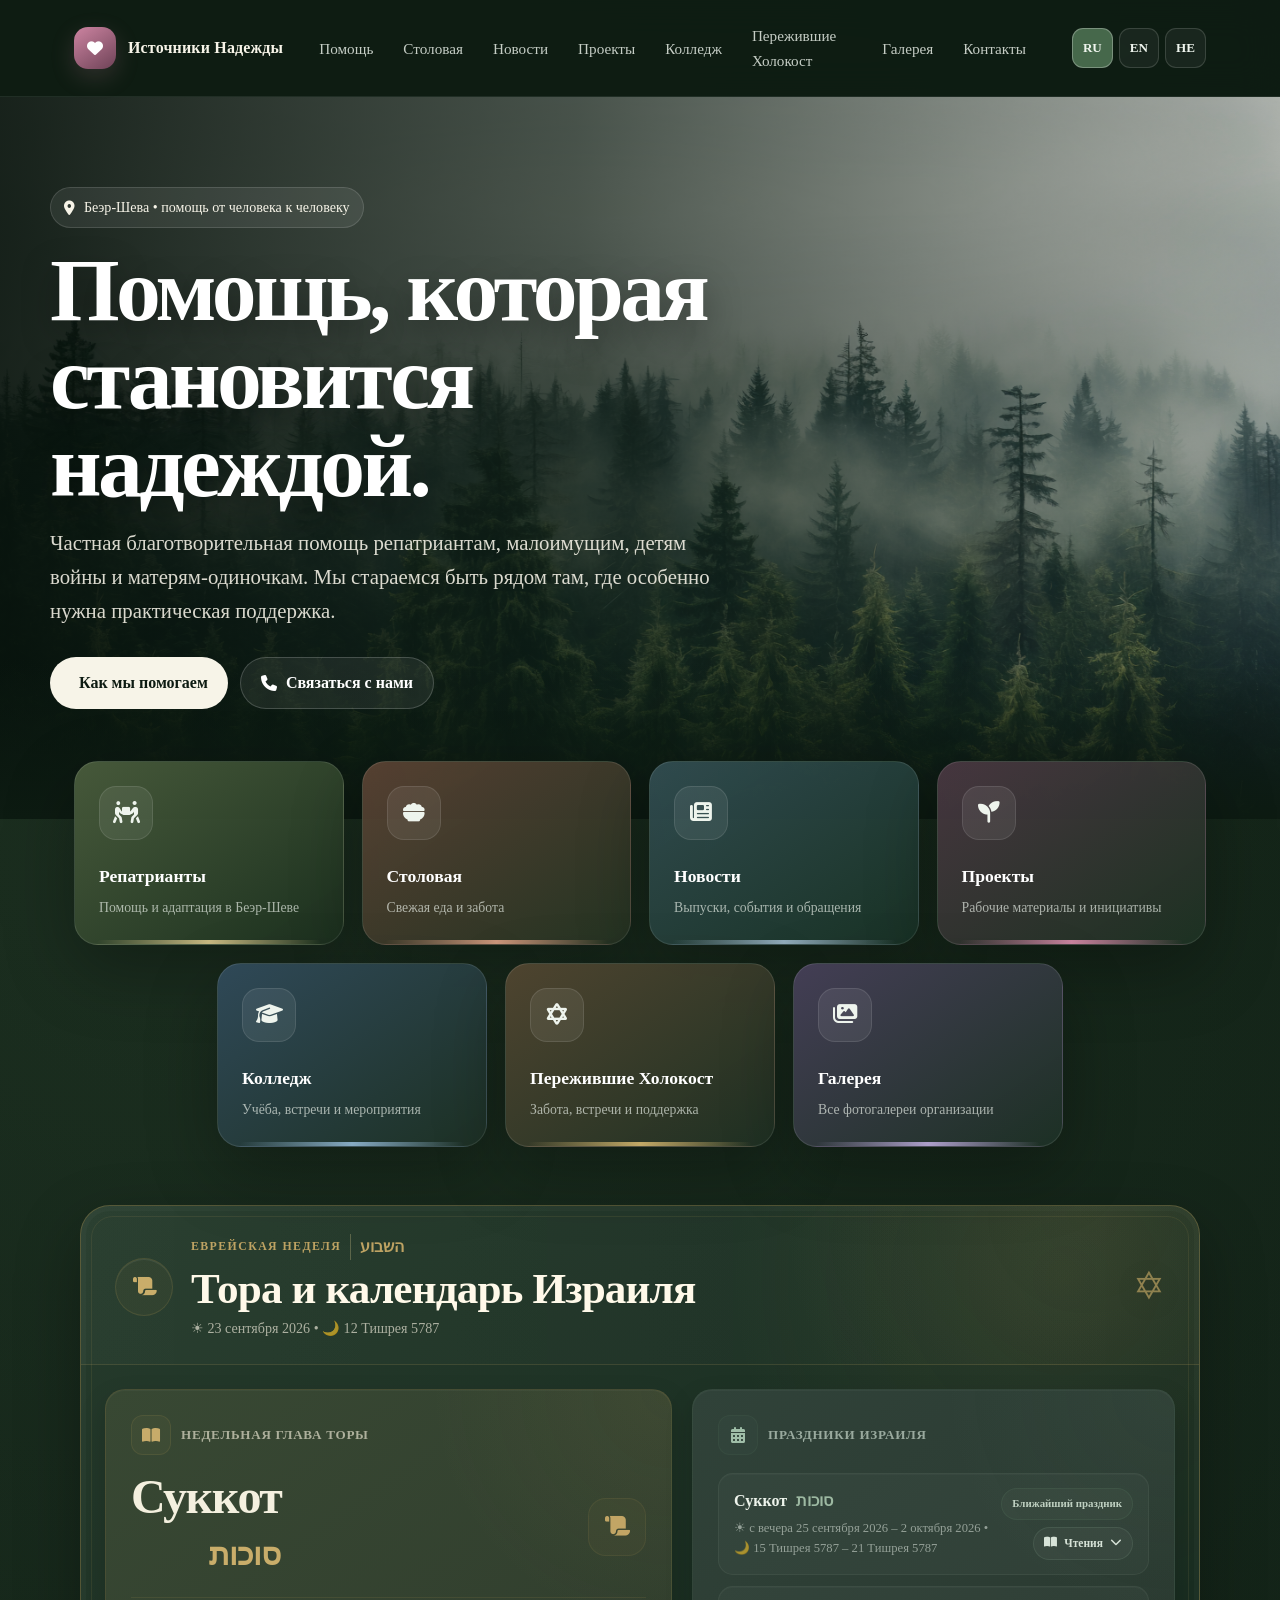
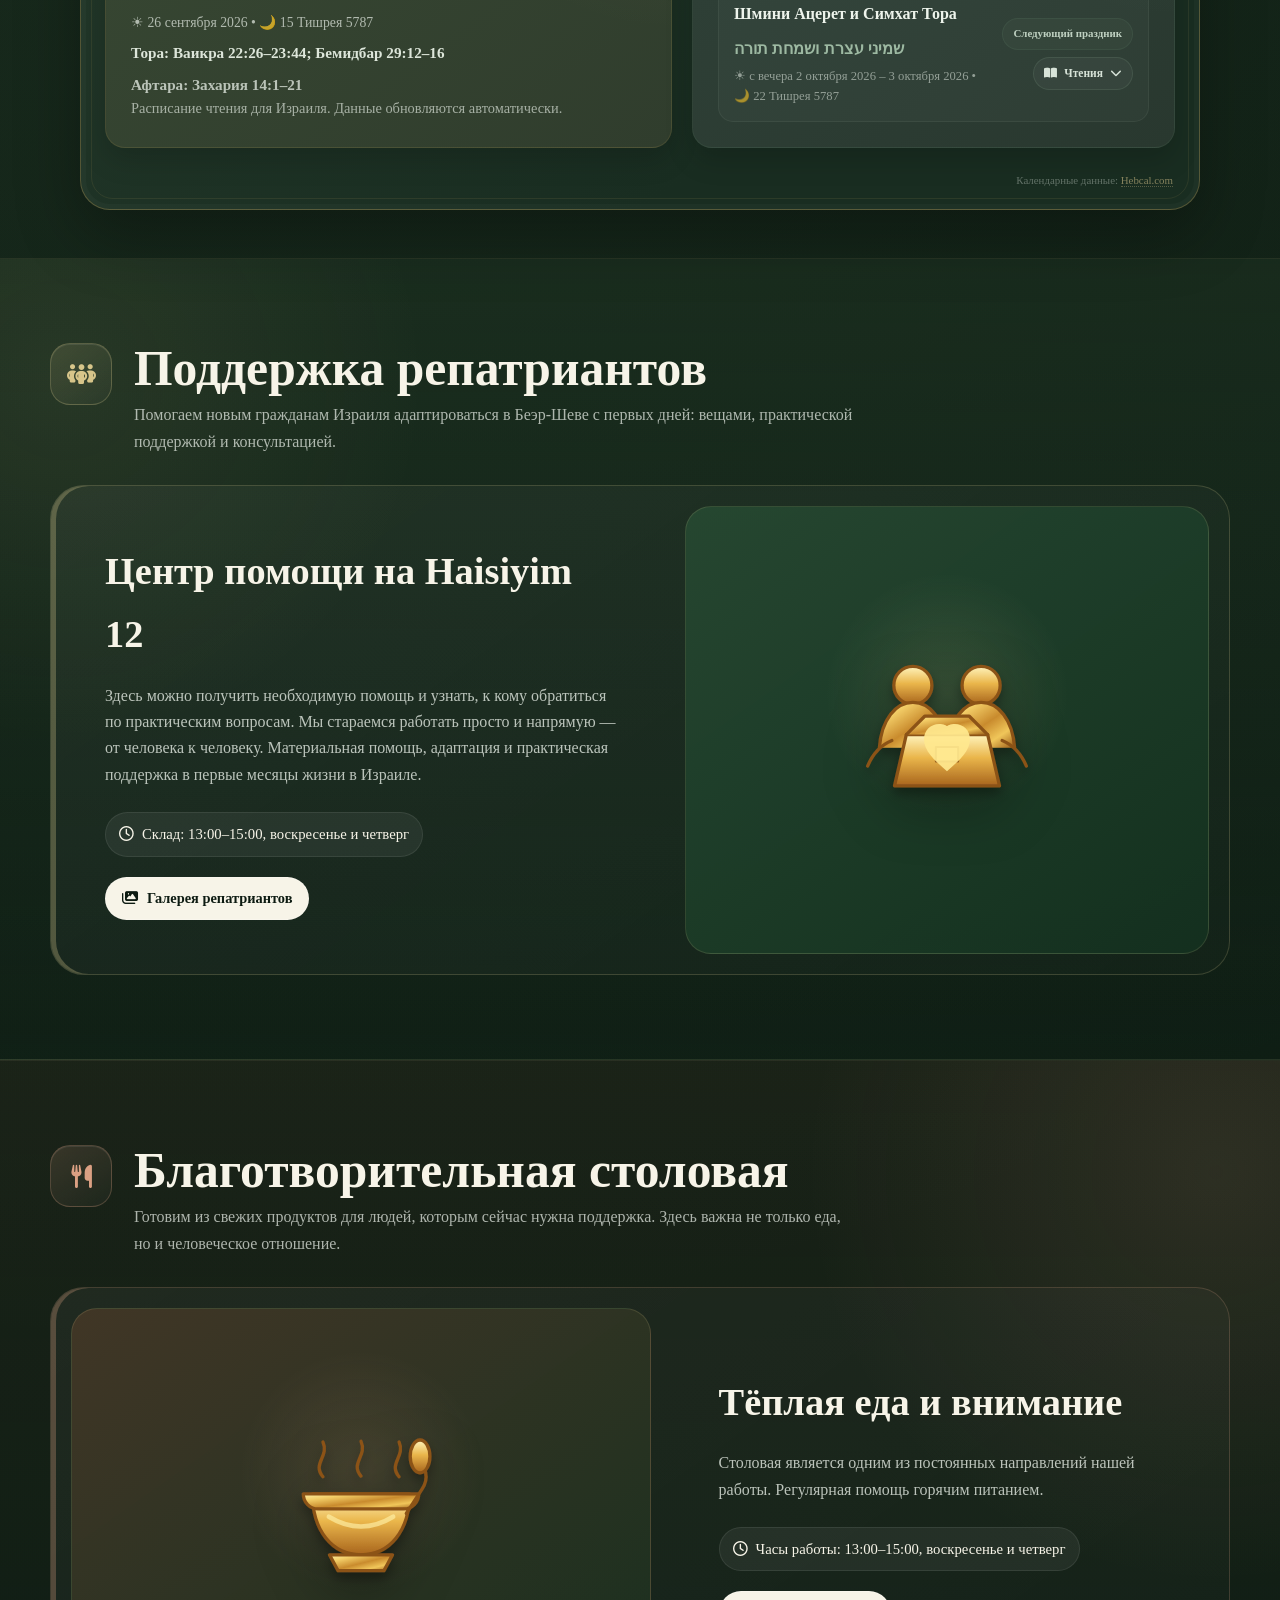
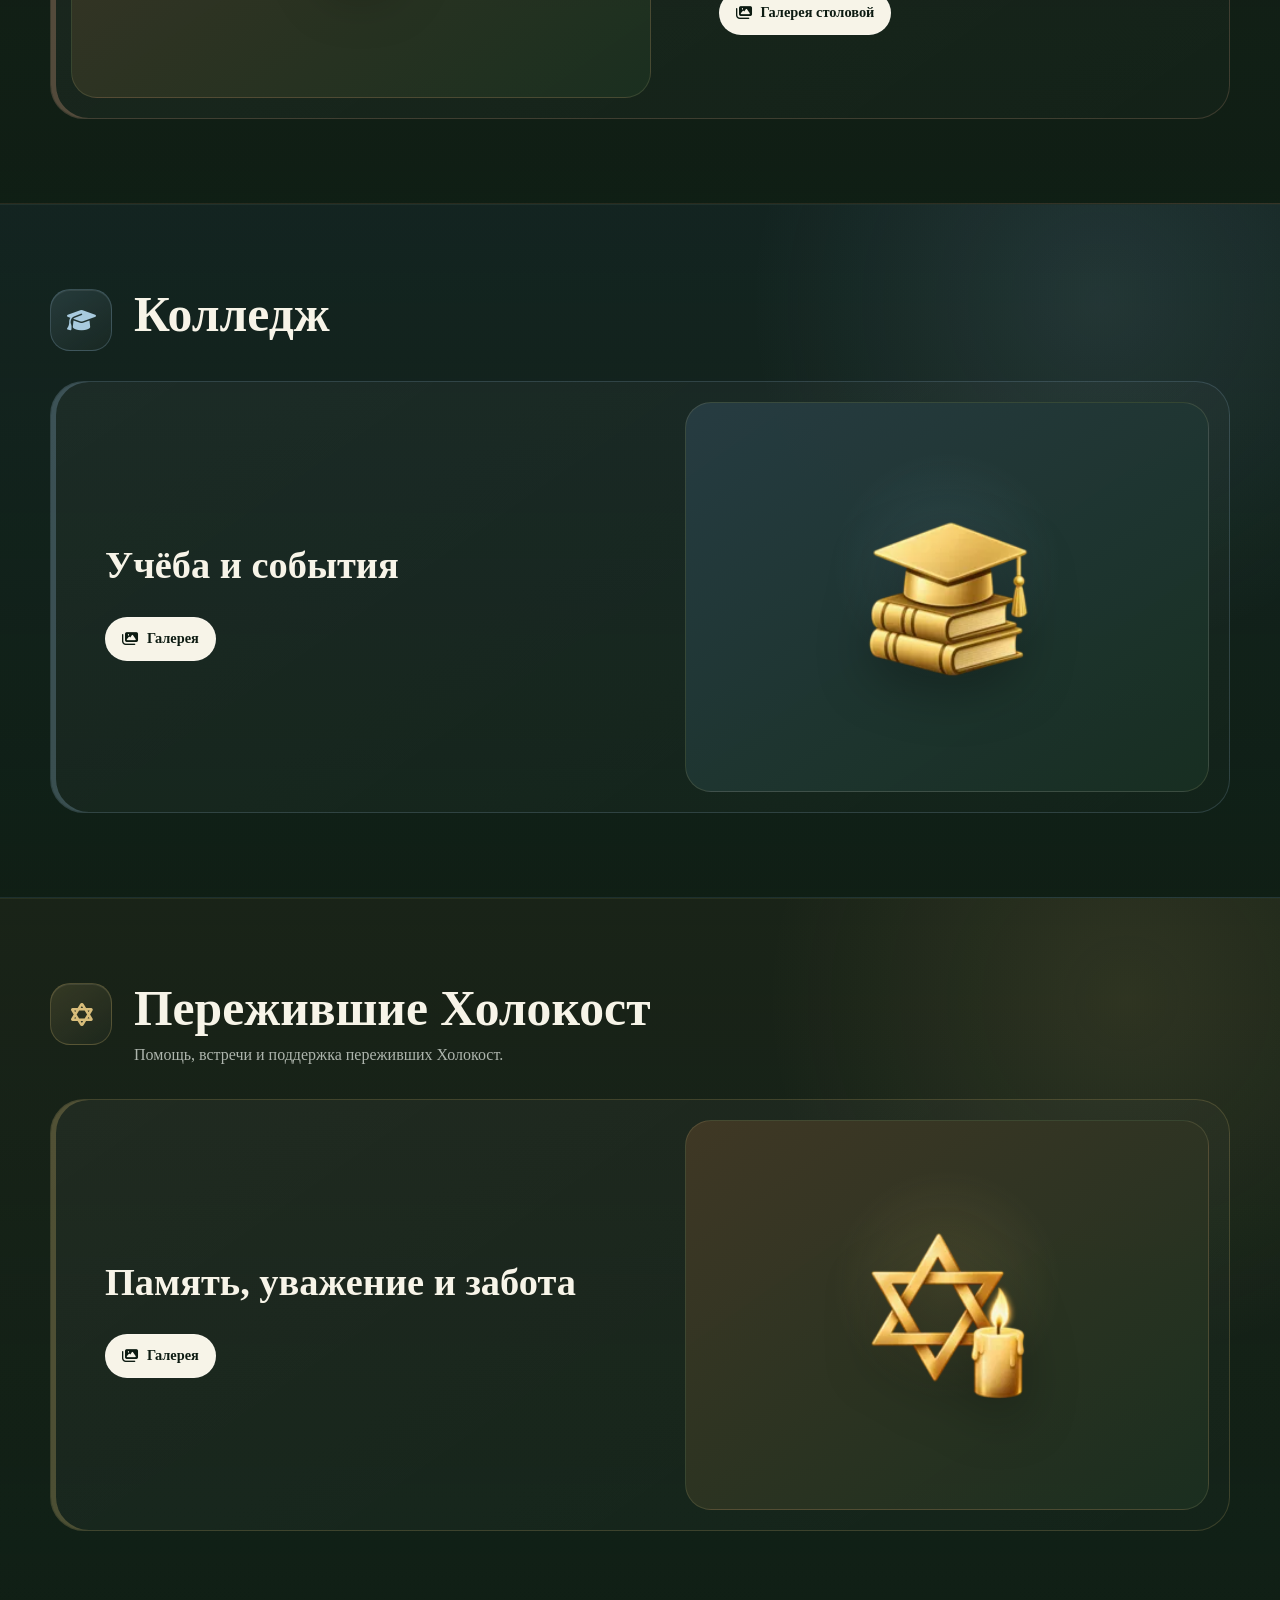
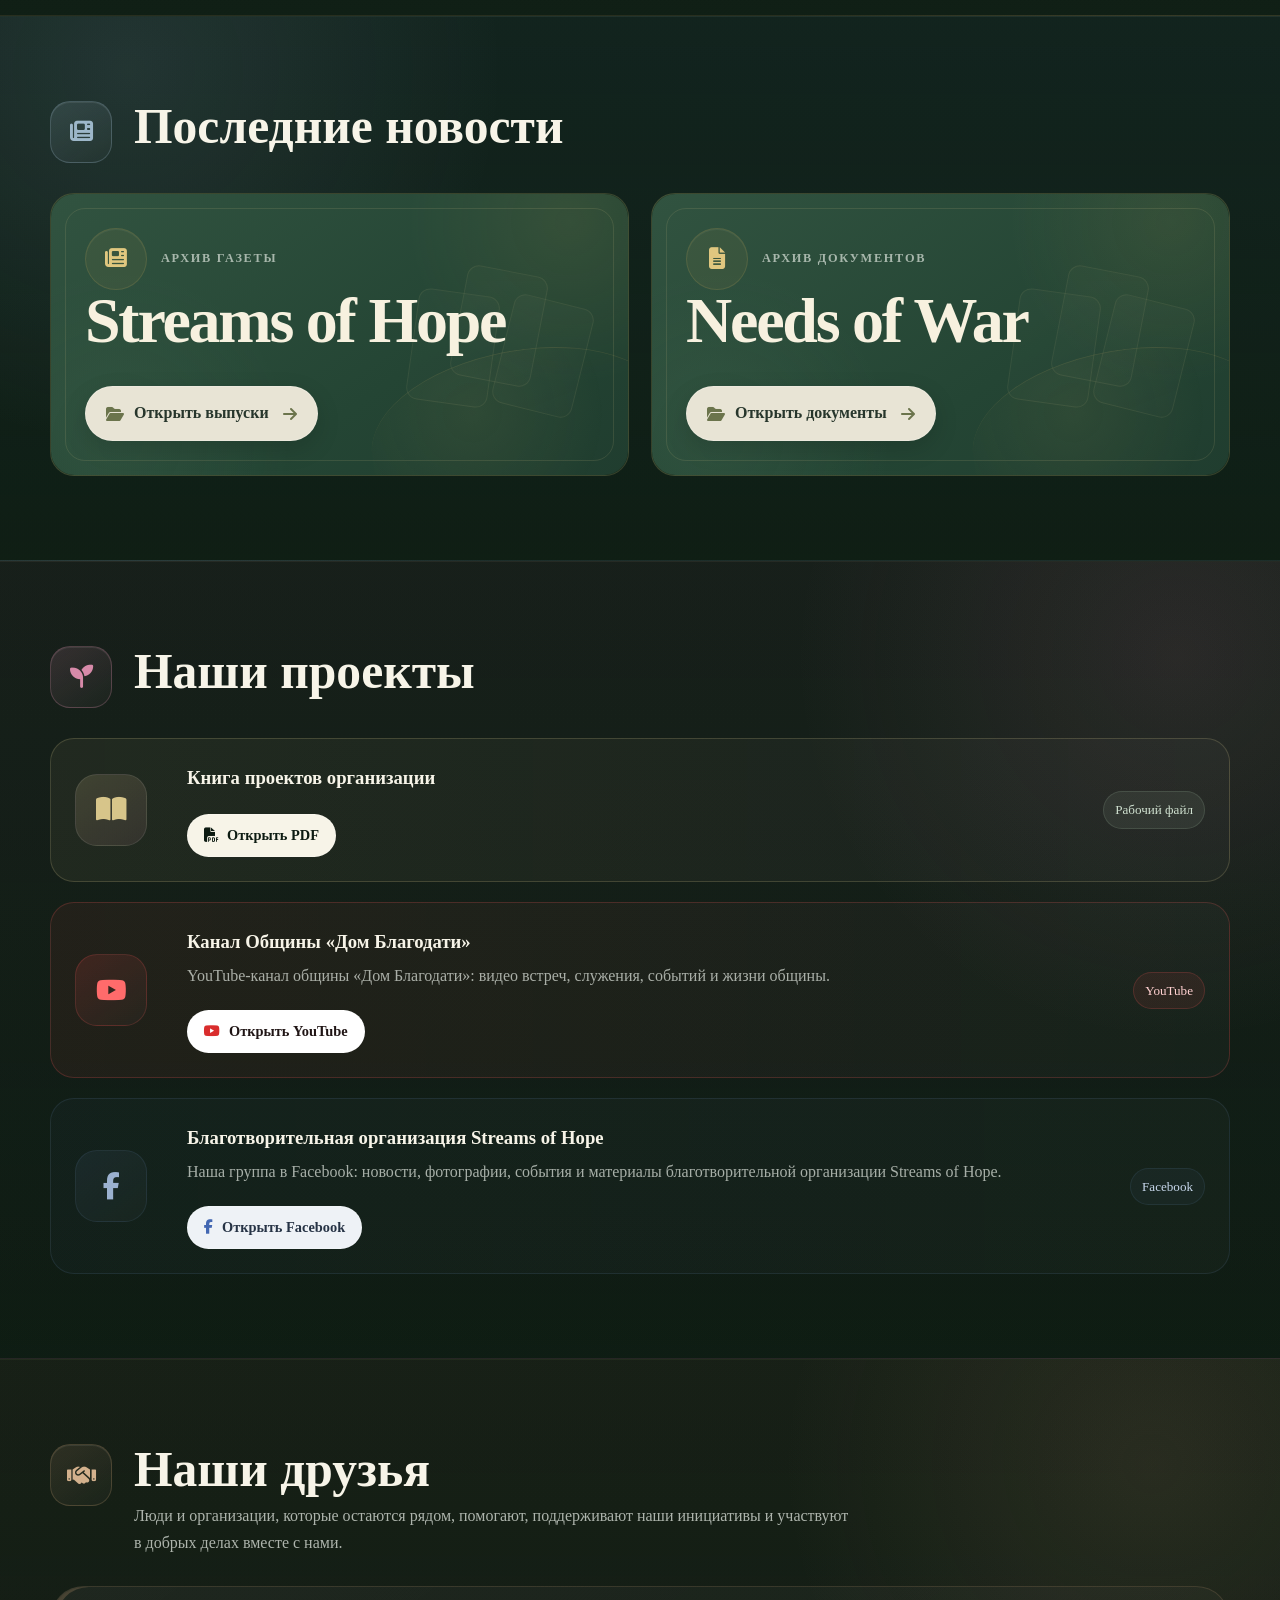
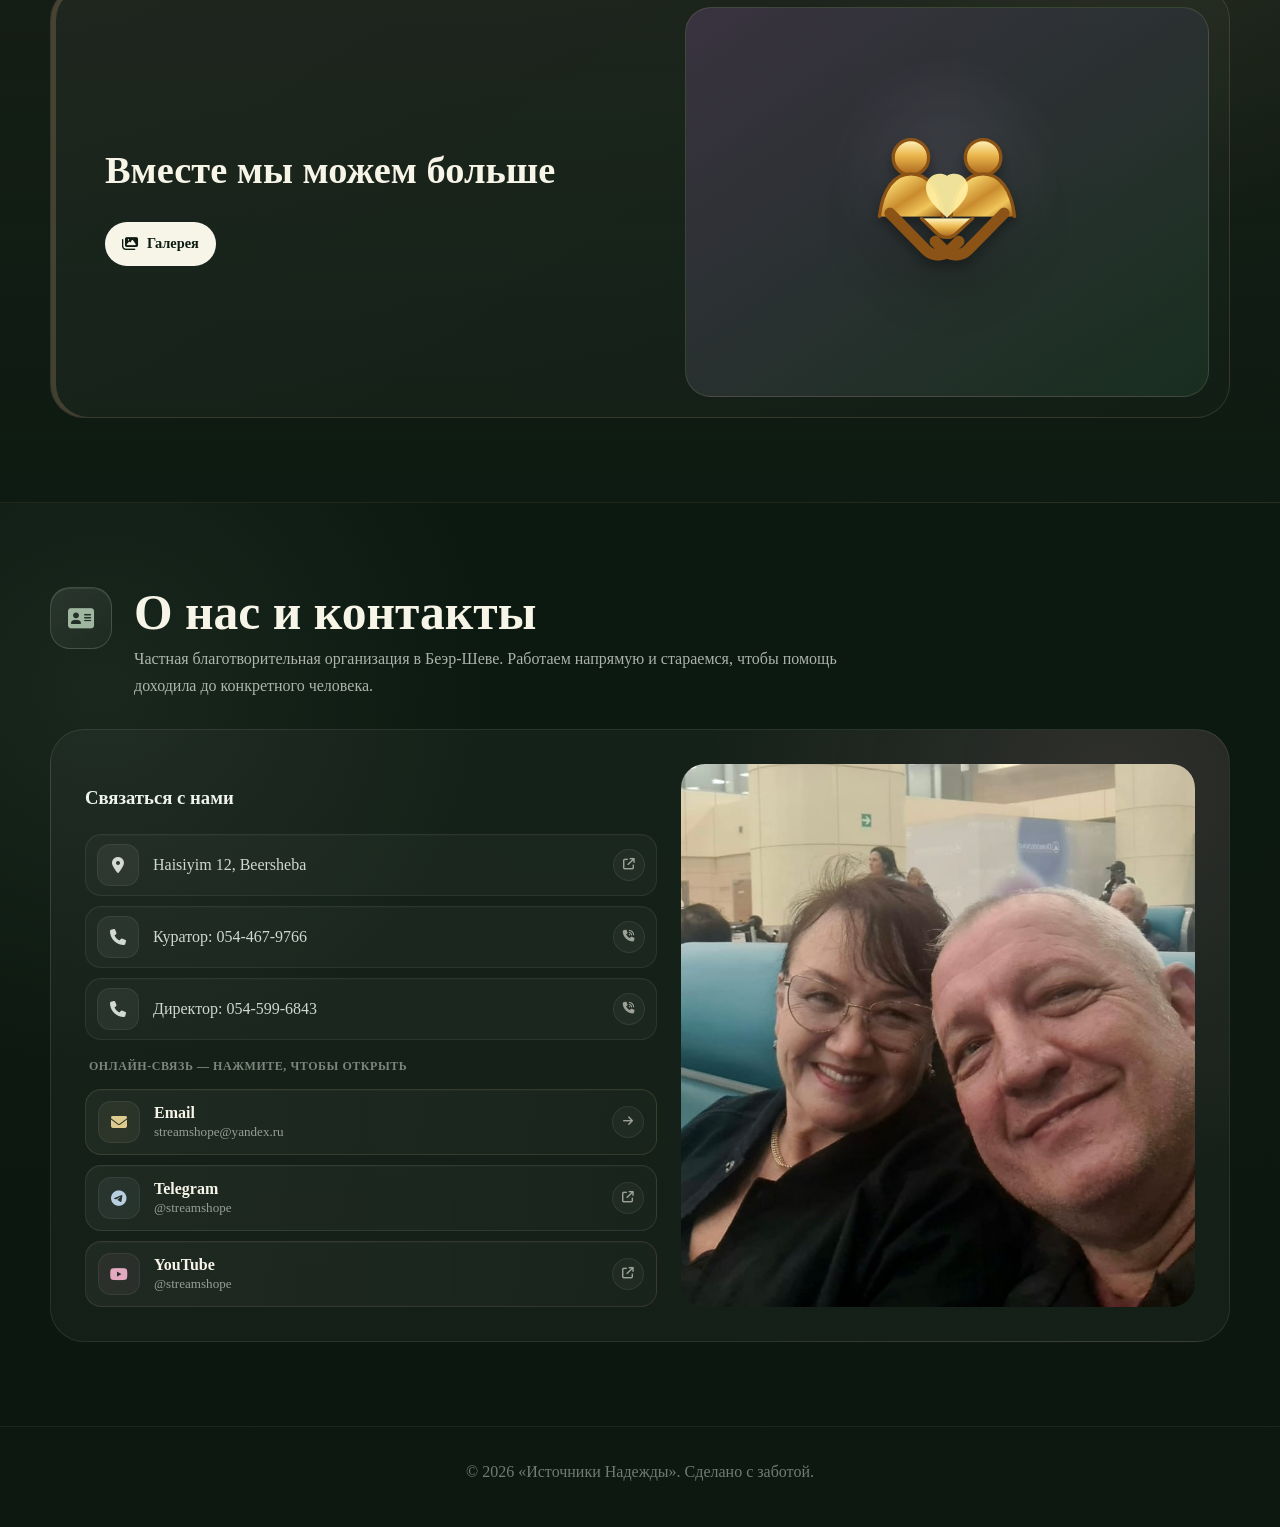
==== index.html @ fef5300f "Use gold artwork icons on homepage" ====
<!DOCTYPE html>
<html lang="ru">
<head>
  <meta charset="UTF-8">
  <meta name="viewport" content="width=device-width, initial-scale=1.0">
  <meta http-equiv="Cache-Control" content="no-cache, no-store, must-revalidate">
  <meta http-equiv="Pragma" content="no-cache">
  <meta http-equiv="Expires" content="0">
  <meta name="description" content="Источники Надежды — частная благотворительная помощь репатриантам, малоимущим, детям войны и матерям-одиночкам в Беэр-Шеве.">
  <title>Источники Надежды — благотворительная помощь в Беэр-Шеве</title>
  <!-- Google tag (gtag.js) -->
  <script async src="https://www.googletagmanager.com/gtag/js?id=G-9MWY4W7ZRP"></script>
  <script>
    window.dataLayer = window.dataLayer || [];
    function gtag(){dataLayer.push(arguments);}
    gtag('js', new Date());
    gtag('config', 'G-9MWY4W7ZRP');
  </script>

  <link rel="preconnect" href="https://cdnjs.cloudflare.com">
  <link rel="stylesheet" href="https://cdnjs.cloudflare.com/ajax/libs/font-awesome/6.4.0/css/all.min.css">
  <link rel="stylesheet" href="style.css?v=20260923-26">
</head>

<body class="lang-ru">
  <header class="site-header">
    <div class="header-inner">
      <a class="brand" href="#top" aria-label="Источники Надежды">
        <span class="brand-mark"><i class="fas fa-heart"></i></span>
        <span class="brand-title">
          <span data-lang="ru">Источники Надежды</span>
          <span data-lang="en">Streams of Hope</span>
          <span data-lang="he" lang="he" dir="rtl">מקורות התקווה</span>
        </span>
      </a>

      <nav class="top-nav" aria-label="Основная навигация">
        <a href="#repatriants"><span data-lang="ru">Помощь</span><span data-lang="en">Support</span><span data-lang="he" lang="he" dir="rtl">סיוע</span></a>
        <a href="#canteen"><span data-lang="ru">Столовая</span><span data-lang="en">Canteen</span><span data-lang="he" lang="he" dir="rtl">בית תמחוי</span></a>
        <a href="#news"><span data-lang="ru">Новости</span><span data-lang="en">News</span><span data-lang="he" lang="he" dir="rtl">חדשות</span></a>
        <a href="#projects"><span data-lang="ru">Проекты</span><span data-lang="en">Projects</span><span data-lang="he" lang="he" dir="rtl">פרויקטים</span></a>
        <a href="#college"><span data-lang="ru">Колледж</span><span data-lang="en">College</span><span data-lang="he" lang="he" dir="rtl">מכללה</span></a>
        <a href="#holocaust-survivors"><span data-lang="ru">Пережившие Холокост</span><span data-lang="en">Holocaust Survivors</span><span data-lang="he" lang="he" dir="rtl">ניצולי השואה</span></a>
        <a href="gallery.html"><span data-lang="ru">Галерея</span><span data-lang="en">Gallery</span><span data-lang="he" lang="he" dir="rtl">גלריה</span></a>
        <a href="#contacts"><span data-lang="ru">Контакты</span><span data-lang="en">Contacts</span><span data-lang="he" lang="he" dir="rtl">יצירת קשר</span></a>
      </nav>

      <div class="lang-switcher" aria-label="Language">
        <button class="lang-btn active" id="btn-ru" type="button" onclick="setLanguage('ru')">RU</button>
        <button class="lang-btn" id="btn-en" type="button" onclick="setLanguage('en')">EN</button><button class="lang-btn" id="btn-he" type="button" onclick="setLanguage('he')">HE</button>
      </div>
    </div>
  </header>

  <main id="top">
    <section class="hero">
      <div class="hero-inner">
        <div class="eyebrow">
          <i class="fas fa-location-dot"></i>
          <span data-lang="ru">Беэр-Шева • помощь от человека к человеку</span>
          <span data-lang="en">Beersheba • person-to-person support</span>
          <span data-lang="he" lang="he" dir="rtl">באר שבע • סיוע מאדם לאדם</span>
        </div>

        <h1>
          <span data-lang="ru">Помощь, которая становится надеждой.</span>
          <span data-lang="en">Support that becomes hope.</span>
          <span data-lang="he" lang="he" dir="rtl">סיוע שהופך לתקווה.</span>
        </h1>

        <p>
          <span data-lang="ru">Частная благотворительная помощь репатриантам, малоимущим, детям войны и матерям-одиночкам. Мы стараемся быть рядом там, где особенно нужна практическая поддержка.</span>
          <span data-lang="en">Private charitable assistance for repatriates, low-income families, children of war and single mothers. We aim to be present where practical support is needed most.</span>
          <span data-lang="he" lang="he" dir="rtl">סיוע צדקה פרטי לעולים חדשים, למעוטי יכולת, לילדי המלחמה ולאמהות חד־הוריות. אנו משתדלים להיות שם במקום שבו התמיכה המעשית נחוצה במיוחד.</span>
        </p>

        <div class="hero-actions">
          <a class="btn btn-primary" href="#repatriants"><i class="fas fa-hands-holding-heart"></i><span data-lang="ru">Как мы помогаем</span><span data-lang="en">How we help</span><span data-lang="he" lang="he" dir="rtl">איך אנחנו עוזרים</span></a>
          <a class="btn btn-secondary" href="#contacts"><i class="fas fa-phone"></i><span data-lang="ru">Связаться с нами</span><span data-lang="en">Contact us</span><span data-lang="he" lang="he" dir="rtl">צרו קשר</span></a>
        </div>
      </div>
    </section>

    <div class="quick-grid" aria-label="Разделы сайта">
      <a href="#repatriants" class="quick-card repatriants">
        <span class="icon"><i class="fas fa-people-carry-box"></i></span>
        <strong><span data-lang="ru">Репатрианты</span><span data-lang="en">Repatriates</span><span data-lang="he" lang="he" dir="rtl">עולים חדשים</span></strong>
        <small><span data-lang="ru">Помощь и адаптация в Беэр-Шеве</span><span data-lang="en">Support and adaptation in Beersheba</span><span data-lang="he" lang="he" dir="rtl">סיוע וקליטה בבאר שבע</span></small>
      </a>

      <a href="#canteen" class="quick-card canteen">
        <span class="icon"><i class="fas fa-bowl-food"></i></span>
        <strong><span data-lang="ru">Столовая</span><span data-lang="en">Canteen</span><span data-lang="he" lang="he" dir="rtl">בית תמחוי</span></strong>
        <small><span data-lang="ru">Свежая еда и забота</span><span data-lang="en">Fresh meals and care</span><span data-lang="he" lang="he" dir="rtl">אוכל טרי ודאגה</span></small>
      </a>

      <a href="#news" class="quick-card news">
        <span class="icon"><i class="fas fa-newspaper"></i></span>
        <strong><span data-lang="ru">Новости</span><span data-lang="en">News</span><span data-lang="he" lang="he" dir="rtl">חדשות</span></strong>
        <small><span data-lang="ru">Выпуски, события и обращения</span><span data-lang="en">Newsletters, events and appeals</span><span data-lang="he" lang="he" dir="rtl">עדכונים, אירועים ופניות</span></small>
      </a>

      <a href="#projects" class="quick-card projects">
        <span class="icon"><i class="fas fa-seedling"></i></span>
        <strong><span data-lang="ru">Проекты</span><span data-lang="en">Projects</span><span data-lang="he" lang="he" dir="rtl">פרויקטים</span></strong>
        <small><span data-lang="ru">Рабочие материалы и инициативы</span><span data-lang="en">Project materials and initiatives</span><span data-lang="he" lang="he" dir="rtl">חומרים ויוזמות</span></small>
      </a>

      <a href="#college" class="quick-card college">
        <span class="icon"><i class="fas fa-graduation-cap"></i></span>
        <strong><span data-lang="ru">Колледж</span><span data-lang="en">College</span><span data-lang="he" lang="he" dir="rtl">מכללה</span></strong>
        <small><span data-lang="ru">Учёба, встречи и мероприятия</span><span data-lang="en">Studies, meetings and activities</span><span data-lang="he" lang="he" dir="rtl">לימודים, מפגשים ופעילויות</span></small>
      </a>

      <a href="#holocaust-survivors" class="quick-card holocaust">
        <span class="icon"><i class="fas fa-star-of-david"></i></span>
        <strong><span data-lang="ru">Пережившие Холокост</span><span data-lang="en">Holocaust Survivors</span><span data-lang="he" lang="he" dir="rtl">ניצולי השואה</span></strong>
        <small><span data-lang="ru">Забота, встречи и поддержка</span><span data-lang="en">Care, meetings and support</span><span data-lang="he" lang="he" dir="rtl">דאגה, מפגשים ותמיכה</span></small>
      </a>

      <a href="gallery.html" class="quick-card gallery">
        <span class="icon"><i class="fas fa-images"></i></span>
        <strong><span data-lang="ru">Галерея</span><span data-lang="en">Gallery</span><span data-lang="he" lang="he" dir="rtl">גלריה</span></strong>
        <small><span data-lang="ru">Все фотогалереи организации</span><span data-lang="en">All organization photo galleries</span><span data-lang="he" lang="he" dir="rtl">כל גלריות התמונות של הארגון</span></small>
      </a>
    </div>

    <section class="weekly-feature" id="jewish-week">
      <div class="weekly-feature-inner">
        <div class="weekly-feature-heading">
          <div class="weekly-feature-symbol" aria-hidden="true">
            <i class="fas fa-scroll"></i>
          </div>

          <div class="weekly-heading-copy">
            <div class="weekly-feature-eyebrow">
              <span data-lang="ru">Еврейская неделя</span>
              <span data-lang="en">Jewish Week</span>
              <span data-lang="he" lang="he" dir="rtl">השבוע היהודי</span>
              <span class="weekly-feature-hebrew" lang="he" dir="rtl">השבוע</span>
            </div>

            <h2>
              <span data-lang="ru">Тора и календарь Израиля</span>
              <span data-lang="en">Torah & Israel Calendar</span>
              <span data-lang="he" lang="he" dir="rtl">תורה ולוח השנה בישראל</span>
            </h2>

            <p id="weekly-week-label" class="weekly-date">☀ 23 сентября 2026 • 🌙 12 Тишрея 5787</p>
          </div>

          <div class="weekly-heading-star" aria-hidden="true">✡</div>
        </div>

        <div class="weekly-feature-grid">
          <article class="weekly-panel torah-panel">
            <div class="weekly-panel-top">
              <span class="weekly-panel-icon"><i class="fas fa-book-open"></i></span>
              <span class="weekly-panel-label">
                <span data-lang="ru">Недельная глава Торы</span>
                <span data-lang="en">Weekly Torah Portion</span>
                <span data-lang="he" lang="he" dir="rtl">פרשת השבוע</span>
              </span>
            </div>

            <div class="torah-title-row">
              <div>
                <h3 id="weekly-parasha-title">Суккот</h3>
                <div id="weekly-parasha-he" class="torah-hebrew" lang="he" dir="rtl">סוכות</div>
              </div>
              <span class="torah-scroll-mark"><i class="fas fa-scroll"></i></span>
            </div>

            <div class="torah-reading-lines">
              <p id="weekly-parasha-date" class="weekly-reading-date">☀ 26 сентября 2026 • 🌙 15 Тишрея 5787</p>
              <p id="weekly-parasha-reference" class="torah-reference">Тора: Ваикра 22:26–23:44; Бемидбар 29:12–16</p>
              <p id="weekly-haftarah-reference" class="torah-reference torah-haftarah">Афтара: Захария 14:1–21</p>
            </div>
            <p id="weekly-parasha-note" class="weekly-note">Расписание чтения для Израиля. Данные обновляются автоматически.</p>
          </article>

          <article class="weekly-panel holiday-panel">
            <div class="weekly-panel-top">
              <span class="weekly-panel-icon"><i class="fas fa-calendar-days"></i></span>
              <span class="weekly-panel-label">
                <span data-lang="ru">Праздники Израиля</span>
                <span data-lang="en">Israel Holidays</span>
                <span data-lang="he" lang="he" dir="rtl">חגי ישראל</span>
              </span>
            </div>

            <div id="weekly-holiday-list" class="holiday-list">
              <div class="holiday-item">
                <div class="holiday-main">
                  <div class="holiday-title-row">
                    <strong>Суккот</strong>
                    <span class="holiday-hebrew" lang="he" dir="rtl">סוכות</span>
                  </div>
                  <span class="holiday-date">☀ с вечера 25 сентября – 2 октября 2026 • 🌙 15–21 Тишрея 5787</span>
                </div>
                <span class="holiday-badge">Ближайший праздник</span>
              </div>

              <div class="holiday-item">
                <div class="holiday-main">
                  <div class="holiday-title-row">
                    <strong>Шмини Ацерет и Симхат Тора</strong>
                    <span class="holiday-hebrew" lang="he" dir="rtl">שמיני עצרת ושמחת תורה</span>
                  </div>
                  <span class="holiday-date">☀ с вечера 2 октября – 3 октября 2026 • 🌙 22 Тишрея 5787</span>
                </div>
                <span class="holiday-badge">Следующий праздник</span>
              </div>
            </div>
          </article>
        </div>

        <div class="weekly-source">
          <span data-lang="ru">Календарные данные:</span>
          <span data-lang="en">Calendar data:</span>
          <span data-lang="he" lang="he" dir="rtl">נתוני לוח השנה:</span>
          <a href="https://www.hebcal.com/" target="_blank" rel="noopener noreferrer">Hebcal.com</a>
        </div>
      </div>
    </section>

    <section class="section section-support" id="repatriants">
      <div class="section-inner">
        <div class="section-heading">
          <div class="section-kicker"><i class="fas fa-people-group"></i></div>
          <div>
            <h2><span data-lang="ru">Поддержка репатриантов</span><span data-lang="en">Support for repatriates</span><span data-lang="he" lang="he" dir="rtl">תמיכה בעולים חדשים</span></h2>
            <p><span data-lang="ru">Помогаем новым гражданам Израиля адаптироваться в Беэр-Шеве с первых дней: вещами, практической поддержкой и консультацией.</span><span data-lang="en">We help new citizens of Israel adapt in Beersheba from their first days with material assistance, practical support and guidance.</span><span data-lang="he" lang="he" dir="rtl">אנו מסייעים לאזרחים חדשים בישראל להיקלט בבאר שבע מהימים הראשונים: בביגוד, בתמיכה מעשית ובייעוץ.</span></p>
          </div>
        </div>

        <article class="split-card">
          <div class="split-copy">
            <h3><span data-lang="ru">Центр помощи на Haisiyim 12</span><span data-lang="en">Support center at Haisiyim 12</span><span data-lang="he" lang="he" dir="rtl">מרכז הסיוע ברחוב Haisiyim 12</span></h3>
            <p><span data-lang="ru">Здесь можно получить необходимую помощь и узнать, к кому обратиться по практическим вопросам. Мы стараемся работать просто и напрямую — от человека к человеку. Материальная помощь, адаптация и практическая поддержка в первые месяцы жизни в Израиле.</span><span data-lang="en">Here you can receive practical assistance and find out where to turn with everyday questions. We try to work simply and directly — person to person. Material assistance, adaptation and practical support during the first months in Israel.</span><span data-lang="he" lang="he" dir="rtl">כאן אפשר לקבל את הסיוע הנחוץ ולדעת למי לפנות בעניינים מעשיים. אנו משתדלים לפעול בפשטות ובישירות — מאדם לאדם. סיוע חומרי, קליטה ותמיכה מעשית בחודשי החיים הראשונים בישראל.</span></p>
            <div class="info-pill"><i class="far fa-clock"></i><span data-lang="ru">Склад: 13:00–15:00, воскресенье и четверг</span><span data-lang="en">Warehouse: 13:00–15:00, Sunday and Thursday</span><span data-lang="he" lang="he" dir="rtl">מחסן: 13:00–15:00, ראשון וחמישי</span></div>
            <div class="card-actions">
              <a class="btn btn-accent" href="repatriants-gallery.html"><i class="fas fa-images"></i><span data-lang="ru">Галерея репатриантов</span><span data-lang="en">Repatriants gallery</span><span data-lang="he" lang="he" dir="rtl">גלריית העולים החדשים</span></a>
            </div>
          </div>
          <div class="split-media section-icon-media"><img src="assets/icons/repatriants-gold.svg" alt="" aria-hidden="true"></div>
        </article>
      </div>
    </section>

    <section class="section section-canteen" id="canteen">
      <div class="section-inner">
        <div class="section-heading">
          <div class="section-kicker"><i class="fas fa-utensils"></i></div>
          <div>
            <h2><span data-lang="ru">Благотворительная столовая</span><span data-lang="en">Charity canteen</span><span data-lang="he" lang="he" dir="rtl">בית התמחוי</span></h2>
            <p><span data-lang="ru">Готовим из свежих продуктов для людей, которым сейчас нужна поддержка. Здесь важна не только еда, но и человеческое отношение.</span><span data-lang="en">We prepare meals from fresh ingredients for people who need support. Food matters, but so does human care.</span><span data-lang="he" lang="he" dir="rtl">אנו מכינים מזון טרי עבור אנשים הזקוקים כעת לתמיכה. לא רק האוכל חשוב, אלא גם היחס האנושי.</span></p>
          </div>
        </div>

        <article class="split-card reverse">
          <div class="split-copy">
            <h3><span data-lang="ru">Тёплая еда и внимание</span><span data-lang="en">Warm meals and care</span><span data-lang="he" lang="he" dir="rtl">אוכל חם ותשומת לב</span></h3>
            <p><span data-lang="ru">Столовая является одним из постоянных направлений нашей работы. Регулярная помощь горячим питанием.</span><span data-lang="en">The canteen is one of our ongoing areas of work. We provide regular hot-meal support.</span><span data-lang="he" lang="he" dir="rtl">בית התמחוי הוא אחד מתחומי הפעילות הקבועים שלנו. אנו מעניקים סיוע קבוע בארוחות חמות.</span></p>
            <div class="info-pill"><i class="far fa-clock"></i><span data-lang="ru">Часы работы: 13:00–15:00, воскресенье и четверг</span><span data-lang="en">Opening hours: 13:00–15:00, Sunday and Thursday</span><span data-lang="he" lang="he" dir="rtl">שעות פעילות: 13:00–15:00, ראשון וחמישי</span></div>
            <div class="card-actions">
              <a class="btn btn-accent" href="canteen-gallery.html"><i class="fas fa-images"></i><span data-lang="ru">Галерея столовой</span><span data-lang="en">Canteen gallery</span><span data-lang="he" lang="he" dir="rtl">גלריית בית התמחוי</span></a>
            </div>
          </div>
          <div class="split-media section-icon-media"><img src="assets/icons/canteen-gold.svg" alt="" aria-hidden="true"></div>
        </article>
      </div>
    </section>

    <section class="section section-college" id="college">
      <div class="section-inner">
        <div class="section-heading">
          <div class="section-kicker"><i class="fas fa-graduation-cap"></i></div>
          <div>
            <h2><span data-lang="ru">Колледж</span><span data-lang="en">College</span><span data-lang="he" lang="he" dir="rtl">מכללה</span></h2>
          </div>
        </div>

        <article class="split-card college-card">
          <div class="split-copy">
            <h3><span data-lang="ru">Учёба и события</span><span data-lang="en">Studies and events</span><span data-lang="he" lang="he" dir="rtl">לימודים ואירועים</span></h3>
            <div class="card-actions">
              <a class="btn btn-accent" href="college-gallery.html"><i class="fas fa-images"></i><span data-lang="ru">Галерея</span><span data-lang="en">Gallery</span><span data-lang="he" lang="he" dir="rtl">גלריה</span></a>
            </div>
          </div>
          <div class="split-media section-icon-media"><img src="assets/icons/college.webp" alt="" aria-hidden="true"></div>
        </article>
      </div>
    </section>

    <section class="section section-holocaust" id="holocaust-survivors">
      <div class="section-inner">
        <div class="section-heading">
          <div class="section-kicker"><i class="fas fa-star-of-david"></i></div>
          <div>
            <h2><span data-lang="ru">Пережившие Холокост</span><span data-lang="en">Holocaust Survivors</span><span data-lang="he" lang="he" dir="rtl">ניצולי השואה</span></h2>
            <p><span data-lang="ru">Помощь, встречи и поддержка переживших Холокост.</span><span data-lang="en">Support, meetings and assistance for Holocaust survivors.</span><span data-lang="he" lang="he" dir="rtl">סיוע, מפגשים ותמיכה בניצולי השואה.</span></p>
          </div>
        </div>

        <article class="split-card holocaust-card">
          <div class="split-copy">
            <h3><span data-lang="ru">Память, уважение и забота</span><span data-lang="en">Memory, respect and care</span><span data-lang="he" lang="he" dir="rtl">זיכרון, כבוד ודאגה</span></h3>
            <div class="card-actions">
              <a class="btn btn-accent" href="holocaust-survivors-gallery.html"><i class="fas fa-images"></i><span data-lang="ru">Галерея</span><span data-lang="en">Gallery</span><span data-lang="he" lang="he" dir="rtl">גלריה</span></a>
            </div>
          </div>
          <div class="split-media section-icon-media"><img src="assets/icons/holocaust.webp" alt="" aria-hidden="true"></div>
        </article>
      </div>
    </section>

    <section class="section section-news" id="news">
      <div class="section-inner">
        <div class="section-heading">
          <div class="section-kicker"><i class="fas fa-newspaper"></i></div>
          <div>
            <h2><span data-lang="ru">Последние новости</span><span data-lang="en">Latest news</span><span data-lang="he" lang="he" dir="rtl">חדשות אחרונות</span></h2>
          </div>
        </div>

        <div class="news-grid news-grid-two">
          <article class="news-card archive-entry-card">
            <div class="archive-card-shell">
              <div class="archive-card-top">
                <span class="archive-card-icon"><i class="fas fa-newspaper"></i></span>
                <span class="archive-card-label">
                  <span data-lang="ru">Архив газеты</span>
                  <span data-lang="en">Newsletter Archive</span>
                  <span data-lang="he" lang="he" dir="rtl">ארכיון העיתון</span>
                </span>
              </div>

              <div class="archive-card-decoration" aria-hidden="true">
                <span></span><span></span><span></span>
              </div>

              <div class="archive-card-title">
                <h3>Streams of Hope</h3>
              </div>

              <div class="archive-card-actions">
                <a class="btn btn-document archive-open-btn" href="newsletter-archive.html">
                  <i class="fas fa-folder-open"></i>
                  <span data-lang="ru">Открыть выпуски</span>
                  <span data-lang="en">Open issues</span>
                  <span data-lang="he" lang="he" dir="rtl">פתיחת הגיליונות</span>
                  <i class="fas fa-arrow-right"></i>
                </a>
              </div>
            </div>
          </article>

          <article class="news-card archive-entry-card">
            <div class="archive-card-shell">
              <div class="archive-card-top">
                <span class="archive-card-icon"><i class="fas fa-file-lines"></i></span>
                <span class="archive-card-label">
                  <span data-lang="ru">Архив документов</span>
                  <span data-lang="en">Document Archive</span>
                  <span data-lang="he" lang="he" dir="rtl">ארכיון מסמכים</span>
                </span>
              </div>

              <div class="archive-card-decoration" aria-hidden="true">
                <span></span><span></span><span></span>
              </div>

              <div class="archive-card-title">
                <h3>Needs of War</h3>
              </div>

              <div class="archive-card-actions">
                <a class="btn btn-document archive-open-btn" href="documents.html">
                  <i class="fas fa-folder-open"></i>
                  <span data-lang="ru">Открыть документы</span>
                  <span data-lang="en">Open documents</span>
                  <span data-lang="he" lang="he" dir="rtl">פתיחת המסמכים</span>
                  <i class="fas fa-arrow-right"></i>
                </a>
              </div>
            </div>
          </article>
        </div>

      </div>
    </section>

    <section class="section section-projects" id="projects">
      <div class="section-inner">
        <div class="section-heading">
          <div class="section-kicker"><i class="fas fa-seedling"></i></div>
          <div>
            <h2><span data-lang="ru">Наши проекты</span><span data-lang="en">Our projects</span><span data-lang="he" lang="he" dir="rtl">הפרויקטים שלנו</span></h2>
          </div>
        </div>

        <div class="projects-grid">
          <article class="project-card project-card-gold">
            <div class="project-icon"><i class="fas fa-book-open"></i></div>
            <div class="project-main">
              <h3><span data-lang="ru">Книга проектов организации</span><span data-lang="en">Organization projects book</span><span data-lang="he" lang="he" dir="rtl">ספר הפרויקטים של הארגון</span></h3>
              <div class="project-actions">
                <a class="btn btn-accent" href="Organization%20book%202.pdf" target="_blank" rel="noopener"><i class="fas fa-file-pdf"></i><span data-lang="ru">Открыть PDF</span><span data-lang="en">Open PDF</span><span data-lang="he" lang="he" dir="rtl">פתיחת PDF</span></a>
              </div>
            </div>
            <span class="status"><span data-lang="ru">Рабочий файл</span><span data-lang="en">Project file</span><span data-lang="he" lang="he" dir="rtl">קובץ עבודה</span></span>
          </article>

          <article class="project-card project-card-youtube">
            <div class="project-icon"><i class="fab fa-youtube"></i></div>
            <div class="project-main">
              <h3>
                <span data-lang="ru">Канал Общины «Дом Благодати»</span>
                <span data-lang="en">“House of Grace” Community Channel</span>
                <span data-lang="he" lang="he" dir="rtl">ערוץ קהילת ״בית החסד״</span>
              </h3>
              <p>
                <span data-lang="ru">YouTube-канал общины «Дом Благодати»: видео встреч, служения, событий и жизни общины.</span>
                <span data-lang="en">The “House of Grace” community YouTube channel: meetings, ministry, events and community life.</span>
                <span data-lang="he" lang="he" dir="rtl">ערוץ היוטיוב של קהילת ״בית החסד״: סרטונים ממפגשים, שירות, אירועים וחיי הקהילה.</span>
              </p>
              <div class="project-actions">
                <a class="btn btn-youtube" href="https://www.youtube.com/@streamshope" target="_blank" rel="noopener">
                  <i class="fab fa-youtube"></i>
                  <span data-lang="ru">Открыть YouTube</span>
                  <span data-lang="en">Open YouTube</span>
                  <span data-lang="he" lang="he" dir="rtl">פתיחת YouTube</span>
                </a>
              </div>
            </div>
            <span class="status status-youtube">YouTube</span>
          </article>

          <article class="project-card project-card-facebook">
            <div class="project-icon"><i class="fab fa-facebook-f"></i></div>
            <div class="project-main">
              <h3>
                <span data-lang="ru">Благотворительная организация Streams of Hope</span>
                <span data-lang="en">Streams of Hope Charity Organization</span>
                <span data-lang="he" lang="he" dir="rtl">ארגון הצדקה Streams of Hope</span>
              </h3>
              <p>
                <span data-lang="ru">Наша группа в Facebook: новости, фотографии, события и материалы благотворительной организации Streams of Hope.</span>
                <span data-lang="en">Our Facebook group with news, photos, events and updates from the Streams of Hope charity organization.</span>
                <span data-lang="he" lang="he" dir="rtl">קבוצת הפייסבוק שלנו: חדשות, תמונות, אירועים וחומרים של ארגון הצדקה Streams of Hope.</span>
              </p>
              <div class="project-actions">
                <a class="btn btn-facebook" href="https://www.facebook.com/groups/1521293599289232" target="_blank" rel="noopener">
                  <i class="fab fa-facebook-f"></i>
                  <span data-lang="ru">Открыть Facebook</span>
                  <span data-lang="en">Open Facebook</span>
                  <span data-lang="he" lang="he" dir="rtl">פתיחת Facebook</span>
                </a>
              </div>
            </div>
            <span class="status status-facebook">Facebook</span>
          </article>
        </div>
      </div>
    </section>

    <section class="section section-friends" id="friends">
      <div class="section-inner">
        <div class="section-heading">
          <div class="section-kicker"><i class="fas fa-handshake"></i></div>
          <div>
            <h2><span data-lang="ru">Наши друзья</span><span data-lang="en">Our Friends</span><span data-lang="he" lang="he" dir="rtl">החברים שלנו</span></h2>
            <p><span data-lang="ru">Люди и организации, которые остаются рядом, помогают, поддерживают наши инициативы и участвуют в добрых делах вместе с нами.</span><span data-lang="en">People and organizations who stay close, support our initiatives and take part in good works together with us.</span><span data-lang="he" lang="he" dir="rtl">אנשים וארגונים שנמצאים לצדנו, מסייעים, תומכים ביוזמות שלנו ומשתתפים איתנו במעשים טובים.</span></p>
          </div>
        </div>

        <article class="split-card friends-card">
          <div class="split-copy">
            <h3><span data-lang="ru">Вместе мы можем больше</span><span data-lang="en">Together we can do more</span><span data-lang="he" lang="he" dir="rtl">ביחד אנחנו יכולים יותר</span></h3>
            <div class="card-actions">
              <a class="btn btn-accent" href="friends-gallery.html"><i class="fas fa-images"></i><span data-lang="ru">Галерея</span><span data-lang="en">Gallery</span><span data-lang="he" lang="he" dir="rtl">גלריה</span></a>
            </div>
          </div>

          <div class="split-media section-icon-media"><img src="assets/icons/friends-gold.svg" alt="" aria-hidden="true"></div>
        </article>
      </div>
    </section>

    <section class="section section-contacts" id="contacts">
      <div class="section-inner">
        <div class="section-heading">
          <div class="section-kicker"><i class="fas fa-address-card"></i></div>
          <div>
            <h2><span data-lang="ru">О нас и контакты</span><span data-lang="en">About us & contacts</span><span data-lang="he" lang="he" dir="rtl">אודות ויצירת קשר</span></h2>
            <p><span data-lang="ru">Частная благотворительная организация в Беэр-Шеве. Работаем напрямую и стараемся, чтобы помощь доходила до конкретного человека.</span><span data-lang="en">A private charitable organization in Beersheba. We work directly and aim to make sure support reaches real people.</span><span data-lang="he" lang="he" dir="rtl">ארגון צדקה פרטי בבאר שבע. אנו פועלים ישירות ומשתדלים שהסיוע יגיע לאדם הזקוק לו.</span></p>
          </div>
        </div>

        <div class="contact-panel">
          <div>
            <h3><span data-lang="ru">Связаться с нами</span><span data-lang="en">Contact us</span><span data-lang="he" lang="he" dir="rtl">צרו קשר</span></h3>
            <div class="contact-list">
              <a class="contact-item contact-item-basic" href="https://www.google.com/maps/search/Haisiyim+12,+Beersheba" target="_blank" rel="noopener">
                <i class="fas fa-location-dot" aria-hidden="true"></i>
                <span>Haisiyim 12, Beersheba</span>
                <span class="contact-link-cue" aria-hidden="true"><i class="fas fa-arrow-up-right-from-square"></i></span>
              </a>
              <a class="contact-item contact-item-basic" href="tel:0544679766">
                <i class="fas fa-phone" aria-hidden="true"></i>
                <span><span data-lang="ru">Куратор: </span><span data-lang="en">Coordinator: </span><span data-lang="he" lang="he" dir="rtl">רכז/ת: </span>054-467-9766</span>
                <span class="contact-link-cue" aria-hidden="true"><i class="fas fa-phone-volume"></i></span>
              </a>
              <a class="contact-item contact-item-basic" href="tel:0545996843">
                <i class="fas fa-phone" aria-hidden="true"></i>
                <span><span data-lang="ru">Директор: </span><span data-lang="en">Director: </span><span data-lang="he" lang="he" dir="rtl">מנהל/ת: </span>054-599-6843</span>
                <span class="contact-link-cue" aria-hidden="true"><i class="fas fa-phone-volume"></i></span>
              </a>

              <div class="contact-online-label">
                <span data-lang="ru">Онлайн-связь — нажмите, чтобы открыть</span>
                <span data-lang="en">Online contact — click to open</span>
                <span data-lang="he" lang="he" dir="rtl">יצירת קשר אונליין — לחצו לפתיחה</span>
              </div>

              <a class="contact-item contact-item-featured contact-item-email" href="mailto:streamshope@yandex.ru" aria-label="Email streamshope@yandex.ru">
                <i class="fas fa-envelope" aria-hidden="true"></i>
                <span class="contact-copy">
                  <strong>Email</strong>
                  <small>streamshope@yandex.ru</small>
                </span>
                <span class="contact-link-cue" aria-hidden="true"><i class="fas fa-arrow-right"></i></span>
              </a>
              <a class="contact-item contact-item-featured contact-item-telegram" href="https://t.me/streamshope" target="_blank" rel="noopener noreferrer" aria-label="Open Telegram @streamshope">
                <i class="fab fa-telegram-plane" aria-hidden="true"></i>
                <span class="contact-copy">
                  <strong>Telegram</strong>
                  <small>@streamshope</small>
                </span>
                <span class="contact-link-cue" aria-hidden="true"><i class="fas fa-arrow-up-right-from-square"></i></span>
              </a>
              <a class="contact-item contact-item-featured contact-item-youtube" href="https://www.youtube.com/@streamshope" target="_blank" rel="noopener noreferrer" aria-label="Open YouTube @streamshope">
                <i class="fab fa-youtube" aria-hidden="true"></i>
                <span class="contact-copy">
                  <strong>YouTube</strong>
                  <small>@streamshope</small>
                </span>
                <span class="contact-link-cue" aria-hidden="true"><i class="fas fa-arrow-up-right-from-square"></i></span>
              </a>
            </div>
          </div>
          <div class="contact-visual"><img src="IMG-20241006-WA0001.JPG" alt="Источники Надежды"></div>
        </div>
      </div>
    </section>
  </main>

  <footer class="site-footer">
    <span>© <span id="current-year">2026</span> </span>
    <span data-lang="ru">«Источники Надежды». Сделано с заботой.</span>
    <span data-lang="en">“Streams of Hope”. Made with care.</span>
    <span data-lang="he" lang="he" dir="rtl">״מקורות התקווה״. נעשה באהבה.</span>
  </footer>
  <script src="weekly-content.js?v=20260923-18"></script>
  <script src="script.js?v=20260923-17"></script>
</body>
</html>
---- style.css ----
:root {
  --forest-950: #0d1b12;
  --forest-900: #13251a;
  --forest-800: #1d3525;
  --forest-700: #2b4a32;
  --forest-600: #46684b;
  --sage: #9fb69f;
  --mist: #eef4ed;
  --cream: #f7f4e8;
  --rose: #d78aa9;
  --gold: #d7c58a;
  --peach: #dba083;
  --sky: #9db7c9;
  --shadow: 0 24px 70px rgba(0, 0, 0, .30);
  --radius-xl: 34px;
  --radius-lg: 24px;
  --radius-md: 18px;
  --max: 1180px;
}

* { box-sizing: border-box; }

html { scroll-behavior: smooth; }

body {
  margin: 0;
  font-family: Georgia, "Times New Roman", serif;
  color: var(--mist);
  background:
    radial-gradient(circle at 15% 10%, rgba(92, 132, 91, .18), transparent 30%),
    linear-gradient(180deg, var(--forest-950), #102016 60%, #0c1810);
  line-height: 1.65;
}

body.lang-ru [data-lang="en"],
body.lang-ru [data-lang="he"],
body.lang-en [data-lang="ru"],
body.lang-en [data-lang="he"],
body.lang-he [data-lang="ru"],
body.lang-he [data-lang="en"] { display: none !important; }

body.lang-he {
  direction: rtl;
  text-align: right;
}

[data-lang="he"] {
  font-family: Arial, "Noto Sans Hebrew", sans-serif;
}

body.lang-he .contact-item span,
body.lang-he .info-pill,
body.lang-he .meta,
body.lang-he .holiday-date {
  unicode-bidi: plaintext;
}

img { max-width: 100%; }

a { color: inherit; }

.site-header {
  position: sticky;
  top: 0;
  z-index: 50;
  backdrop-filter: blur(18px);
  background: rgba(13, 27, 18, .86);
  border-bottom: 1px solid rgba(255,255,255,.08);
}

.header-inner {
  max-width: var(--max);
  margin: 0 auto;
  padding: 14px 24px;
  display: flex;
  align-items: center;
  gap: 24px;
}

.brand {
  display: flex;
  align-items: center;
  gap: 12px;
  text-decoration: none;
  white-space: nowrap;
}

.brand-mark {
  width: 42px;
  height: 42px;
  border-radius: 14px;
  display: grid;
  place-items: center;
  color: #fff;
  background: linear-gradient(145deg, rgba(215,138,169,.95), rgba(116,69,91,.95));
  box-shadow: 0 8px 24px rgba(215,138,169,.18);
}

.brand-title {
  font-weight: 700;
  letter-spacing: .01em;
  color: var(--cream);
}

.top-nav {
  margin-left: 0;
  margin-inline-start: auto;
  display: flex;
  align-items: center;
  gap: 6px;
}

.top-nav a {
  text-decoration: none;
  padding: 9px 12px;
  border-radius: 12px;
  color: rgba(238,244,237,.82);
  font-size: .95rem;
  transition: .25s ease;
}

.top-nav a:hover {
  color: #fff;
  background: rgba(255,255,255,.07);
}

.lang-switcher {
  display: flex;
  gap: 6px;
  margin-left: 0;
  margin-inline-start: 10px;
}

.lang-btn {
  border: 1px solid rgba(255,255,255,.14);
  background: rgba(255,255,255,.05);
  color: var(--mist);
  padding: 8px 10px;
  border-radius: 11px;
  cursor: pointer;
  font: inherit;
  font-size: .82rem;
  font-weight: 700;
}

.lang-btn:hover,
.lang-btn.active {
  background: var(--forest-600);
  border-color: rgba(255,255,255,.28);
}

.hero {
  min-height: 78vh;
  position: relative;
  display: grid;
  align-items: end;
  overflow: hidden;
  background:
    linear-gradient(90deg, rgba(7,18,11,.92) 0%, rgba(10,24,15,.72) 45%, rgba(10,24,15,.25) 100%),
    url("view-spectacular-nature-landscape.jpg") center/cover no-repeat;
}

.hero::after {
  content: "";
  position: absolute;
  inset: auto 0 0;
  height: 160px;
  background: linear-gradient(transparent, var(--forest-950));
  pointer-events: none;
}

.hero-inner {
  width: min(var(--max), calc(100% - 48px));
  margin: 0 auto;
  position: relative;
  z-index: 2;
  padding: 90px 0 110px;
}

.eyebrow {
  display: inline-flex;
  align-items: center;
  gap: 9px;
  padding: 8px 13px;
  border-radius: 999px;
  background: rgba(255,255,255,.08);
  border: 1px solid rgba(255,255,255,.13);
  color: var(--cream);
  font-size: .88rem;
}

.hero h1 {
  margin: 18px 0 16px;
  max-width: 760px;
  font-size: clamp(2.7rem, 7vw, 5.7rem);
  line-height: .98;
  letter-spacing: -.04em;
  color: #fff;
  text-shadow: 0 12px 35px rgba(0,0,0,.35);
}

.hero p {
  max-width: 690px;
  margin: 0;
  font-size: clamp(1.05rem, 2vw, 1.3rem);
  color: rgba(247,244,232,.88);
}

.hero-actions {
  display: flex;
  flex-wrap: wrap;
  gap: 12px;
  margin-top: 28px;
}

.btn {
  display: inline-flex;
  align-items: center;
  justify-content: center;
  gap: 9px;
  min-height: 48px;
  padding: 12px 20px;
  border-radius: 999px;
  text-decoration: none;
  font-weight: 700;
  transition: transform .25s ease, background .25s ease, border-color .25s ease;
}

.btn:hover { transform: translateY(-2px); }

.btn-primary {
  background: var(--cream);
  color: var(--forest-950);
}

.btn-secondary {
  border: 1px solid rgba(255,255,255,.18);
  background: rgba(255,255,255,.07);
  color: #fff;
}

.section {
  padding: 84px 24px;
}

.section-inner {
  max-width: var(--max);
  margin: 0 auto;
}

.section-heading {
  display: flex;
  gap: 22px;
  align-items: flex-start;
  margin-bottom: 30px;
}

.section-kicker {
  width: 62px;
  height: 62px;
  flex: 0 0 62px;
  border-radius: 20px;
  display: grid;
  place-items: center;
  font-size: 1.45rem;
  border: 1px solid rgba(255,255,255,.12);
  background: linear-gradient(145deg, rgba(255,255,255,.09), rgba(255,255,255,.025));
  box-shadow: inset 0 1px 0 rgba(255,255,255,.08);
}

.section-heading h2 {
  margin: 0 0 7px;
  font-size: clamp(2rem, 4vw, 3.1rem);
  line-height: 1.05;
  color: var(--cream);
}

.section-heading p {
  max-width: 720px;
  margin: 0;
  color: rgba(238,244,237,.70);
}

.quick-grid {
  max-width: var(--max);
  margin: -58px auto 0;
  padding: 0 24px;
  position: relative;
  z-index: 10;
  display: grid;
  grid-template-columns: repeat(auto-fit, minmax(150px, 1fr));
  gap: 16px;
}

.quick-card {
  --accent: var(--sage);
  min-height: 190px;
  position: relative;
  overflow: hidden;
  padding: 24px;
  border-radius: var(--radius-lg);
  text-decoration: none;
  background:
    linear-gradient(145deg, rgba(63, 97, 68, .92), rgba(27, 54, 34, .94));
  border: 1px solid rgba(255,255,255,.10);
  box-shadow: var(--shadow);
  transition: transform .28s ease, border-color .28s ease;
}

.quick-card:hover {
  transform: translateY(-7px);
  border-color: rgba(255,255,255,.24);
}

.quick-card::after {
  content: "";
  position: absolute;
  height: 4px;
  left: 22px;
  right: 22px;
  bottom: 0;
  border-radius: 4px 4px 0 0;
  background: linear-gradient(90deg, transparent, var(--accent), transparent);
  opacity: .92;
}

.quick-card .icon {
  width: 54px;
  height: 54px;
  border-radius: 17px;
  display: grid;
  place-items: center;
  margin-bottom: 22px;
  background: rgba(255,255,255,.075);
  border: 1px solid rgba(255,255,255,.10);
  font-size: 1.35rem;
}

.quick-card strong {
  display: block;
  color: #fff;
  font-size: 1.1rem;
  margin-bottom: 6px;
}

.quick-card small {
  display: block;
  color: rgba(238,244,237,.66);
  font-size: .86rem;
}

.quick-card.repatriants { --accent: var(--gold); }
.quick-card.canteen { --accent: var(--peach); }
.quick-card.news { --accent: var(--sky); }
.quick-card.projects { --accent: var(--rose); }

.split-card {
  display: grid;
  grid-template-columns: 1.05fr .95fr;
  gap: 34px;
  align-items: stretch;
  padding: 20px;
  border-radius: var(--radius-xl);
  background: linear-gradient(145deg, rgba(255,255,255,.045), rgba(255,255,255,.015));
  border: 1px solid rgba(255,255,255,.085);
}

.split-card.reverse .split-media { order: -1; }

.split-copy {
  padding: 34px;
  align-self: center;
}

.split-copy h3 {
  margin: 0 0 12px;
  color: var(--cream);
  font-size: clamp(1.8rem, 3vw, 2.6rem);
}

.split-copy p {
  color: rgba(238,244,237,.76);
}

.info-pill {
  display: inline-flex;
  gap: 8px;
  align-items: center;
  padding: 9px 13px;
  border-radius: 999px;
  background: rgba(255,255,255,.06);
  border: 1px solid rgba(255,255,255,.08);
  margin-top: 8px;
  color: var(--cream);
  font-size: .92rem;
}

.split-media {
  min-height: 390px;
  border-radius: 26px;
  overflow: hidden;
}

.split-media img {
  width: 100%;
  height: 100%;
  display: block;
  object-fit: cover;
}

.news-grid {
  display: grid;
  grid-template-columns: 1.3fr .7fr;
  gap: 22px;
}

.news-card,
.news-side {
  overflow: hidden;
  border-radius: var(--radius-lg);
  border: 1px solid rgba(255,255,255,.09);
  background: linear-gradient(145deg, rgba(41,74,50,.78), rgba(18,42,26,.84));
}

.news-card img {
  width: 100%;
  height: 320px;
  object-fit: cover;
  display: block;
}

.news-body { padding: 26px; }

.meta {
  display: flex;
  flex-wrap: wrap;
  gap: 9px;
  align-items: center;
  color: rgba(238,244,237,.62);
  font-size: .84rem;
  margin-bottom: 12px;
}

.badge {
  display: inline-flex;
  align-items: center;
  padding: 5px 10px;
  border-radius: 999px;
  background: rgba(157,183,201,.13);
  color: #c9dbe7;
  border: 1px solid rgba(157,183,201,.20);
}

.news-body h3 {
  margin: 0 0 10px;
  font-size: clamp(1.55rem, 3vw, 2.15rem);
  color: var(--cream);
}

.news-body p { color: rgba(238,244,237,.73); }

.text-link {
  display: inline-flex;
  align-items: center;
  gap: 8px;
  text-decoration: none;
  font-weight: 700;
  color: var(--cream);
}

.text-link:hover { gap: 13px; }

.news-side {
  padding: 26px;
  display: flex;
  flex-direction: column;
  justify-content: space-between;
  background:
    radial-gradient(circle at 100% 0, rgba(215,138,169,.22), transparent 42%),
    linear-gradient(145deg, rgba(43,74,50,.82), rgba(20,43,27,.90));
}

.news-side .big-icon {
  font-size: 2.4rem;
  color: var(--rose);
}

.news-side h3 {
  font-size: 1.75rem;
  color: var(--cream);
  margin-bottom: 8px;
}

.news-side p { color: rgba(238,244,237,.70); }

.projects-grid {
  display: grid;
  gap: 20px;
}

.project-card {
  display: grid;
  grid-template-columns: 90px 1fr auto;
  gap: 22px;
  align-items: center;
  padding: 24px;
  border-radius: var(--radius-lg);
  border: 1px solid rgba(255,255,255,.085);
  background: rgba(255,255,255,.03);
  transition: transform .25s ease, background .25s ease;
}

.project-card:hover {
  transform: translateX(5px);
  background: rgba(255,255,255,.045);
}

.project-icon {
  width: 72px;
  height: 72px;
  display: grid;
  place-items: center;
  border-radius: 22px;
  background: linear-gradient(145deg, rgba(215,197,138,.17), rgba(215,138,169,.10));
  border: 1px solid rgba(255,255,255,.09);
  font-size: 1.7rem;
}

.project-card h3 {
  margin: 0 0 5px;
  color: var(--cream);
}

.project-card p {
  margin: 0;
  color: rgba(238,244,237,.67);
}

.status {
  white-space: nowrap;
  padding: 7px 11px;
  border-radius: 999px;
  background: rgba(159,182,159,.10);
  border: 1px solid rgba(159,182,159,.18);
  color: #cfe0cf;
  font-size: .82rem;
}

.contact-panel {
  display: grid;
  grid-template-columns: 1fr .9fr;
  gap: 24px;
  padding: 34px;
  border-radius: var(--radius-xl);
  background:
    radial-gradient(circle at 90% 10%, rgba(215,138,169,.14), transparent 34%),
    rgba(255,255,255,.035);
  border: 1px solid rgba(255,255,255,.085);
}

.contact-list {
  display: grid;
  gap: 10px;
  margin-top: 20px;
}

.contact-item {
  display: grid;
  grid-template-columns: 44px minmax(0, 1fr) auto;
  align-items: center;
  gap: 12px;
  min-height: 58px;
  padding: 9px 11px;
  border-radius: 16px;
  text-decoration: none;
  color: rgba(238,244,237,.86);
  background: rgba(255,255,255,.028);
  border: 1px solid rgba(255,255,255,.075);
  box-shadow: inset 0 1px 0 rgba(255,255,255,.025);
  transition:
    transform .22s ease,
    background .22s ease,
    border-color .22s ease,
    box-shadow .22s ease,
    color .22s ease;
}

.contact-item:hover,
.contact-item:focus-visible {
  transform: translateX(4px);
  color: #fff;
  background: rgba(255,255,255,.06);
  border-color: rgba(215,197,138,.24);
  box-shadow: 0 10px 24px rgba(0,0,0,.16);
}

body.lang-he .contact-item:hover,
body.lang-he .contact-item:focus-visible {
  transform: translateX(-4px);
}

.contact-item:focus-visible {
  outline: 2px solid rgba(215,197,138,.70);
  outline-offset: 3px;
}

.contact-item > i {
  width: 42px;
  height: 42px;
  border-radius: 13px;
  display: grid;
  place-items: center;
  background: rgba(255,255,255,.055);
  border: 1px solid rgba(255,255,255,.065);
  transition: transform .22s ease, background .22s ease, color .22s ease;
}

.contact-item:hover > i,
.contact-item:focus-visible > i {
  transform: scale(1.05);
  background: rgba(255,255,255,.09);
}

.contact-item-featured {
  min-height: 66px;
  padding: 10px 12px;
  background:
    linear-gradient(90deg, rgba(255,255,255,.048), rgba(255,255,255,.018));
}

.contact-copy {
  min-width: 0;
  display: grid;
  gap: 2px;
  line-height: 1.2;
}

.contact-copy strong {
  color: var(--cream);
  font-size: 1rem;
}

.contact-copy small {
  overflow: hidden;
  text-overflow: ellipsis;
  white-space: nowrap;
  color: rgba(238,244,237,.58);
  font-size: .82rem;
}

.contact-link-cue {
  width: 32px;
  height: 32px;
  flex: 0 0 32px;
  display: grid;
  place-items: center;
  border-radius: 50%;
  color: rgba(247,244,232,.58);
  background: rgba(255,255,255,.035);
  border: 1px solid rgba(255,255,255,.075);
  transition: transform .22s ease, color .22s ease, background .22s ease;
}

.contact-link-cue i {
  font-size: .72rem;
}

.contact-item:hover .contact-link-cue,
.contact-item:focus-visible .contact-link-cue {
  transform: translateX(2px);
  color: #fff;
  background: rgba(215,197,138,.12);
}

body.lang-he .contact-item:hover .contact-link-cue,
body.lang-he .contact-item:focus-visible .contact-link-cue {
  transform: translateX(-2px);
}

.contact-online-label {
  margin: 7px 0 2px;
  padding: 0 4px;
  color: rgba(238,244,237,.48);
  font-size: .75rem;
  font-weight: 700;
  letter-spacing: .045em;
  text-transform: uppercase;
}

.contact-item-email {
  border-color: rgba(215,197,138,.14);
}
.contact-item-email > i {
  color: #dfca8e;
  background: rgba(215,197,138,.075);
}

.contact-item-telegram {
  border-color: rgba(157,183,201,.15);
}
.contact-item-telegram > i {
  color: #b8cfdf;
  background: rgba(157,183,201,.075);
}

.contact-item-youtube {
  border-color: rgba(215,138,169,.15);
}
.contact-item-youtube > i {
  color: #e3a9bf;
  background: rgba(215,138,169,.075);
}

.contact-visual {
  min-height: 300px;
  overflow: hidden;
  border-radius: 24px;
}

.contact-visual img {
  width: 100%;
  height: 100%;
  object-fit: cover;
}

.site-footer {
  padding: 32px 24px 42px;
  border-top: 1px solid rgba(255,255,255,.06);
  color: rgba(238,244,237,.45);
  text-align: center;
}

@media (max-width: 980px) {
  .top-nav { display: none; }
  .header-inner { gap: 12px; }
  .lang-switcher { margin-left: auto; }
  .quick-grid { grid-template-columns: repeat(2, 1fr); }
  .split-card,
  .news-grid,
  .contact-panel { grid-template-columns: 1fr; }
  .split-card.reverse .split-media { order: 0; }
  .project-card { grid-template-columns: 72px 1fr; }
  .project-card .status { grid-column: 2; justify-self: start; }
}

@media (max-width: 640px) {
  .header-inner { padding: 12px 16px; }
  .brand-title { font-size: .9rem; }
  .brand-mark { width: 38px; height: 38px; }
  .hero { min-height: 72vh; }
  .hero-inner { width: min(100% - 32px, var(--max)); padding: 72px 0 96px; }
  .quick-grid { grid-template-columns: 1fr; padding: 0 16px; margin-top: -44px; }
  .quick-card { min-height: 150px; }
  .section { padding: 66px 16px; }
  .section-heading { gap: 14px; }
  .section-kicker { width: 52px; height: 52px; flex-basis: 52px; border-radius: 16px; }
  .split-card { padding: 12px; }
  .split-copy { padding: 20px 16px 24px; }
  .split-media { min-height: 260px; }
  .news-card img { height: 230px; }
  .project-card { grid-template-columns: 1fr; }
  .project-card .status { grid-column: 1; }
  .project-icon { width: 58px; height: 58px; border-radius: 18px; }
  .contact-panel { padding: 24px; }
}


/* ===== Section palettes and functional content ===== */
.section-support {
  background:
    radial-gradient(circle at 5% 15%, rgba(215,197,138,.08), transparent 26%),
    linear-gradient(180deg, rgba(32,54,36,.42), rgba(13,27,18,.10));
  border-top: 1px solid rgba(215,197,138,.10);
  border-bottom: 1px solid rgba(215,197,138,.08);
}

.section-canteen {
  background:
    radial-gradient(circle at 95% 15%, rgba(219,160,131,.11), transparent 30%),
    linear-gradient(180deg, rgba(63,45,31,.22), rgba(13,27,18,.08));
  border-top: 1px solid rgba(219,160,131,.12);
  border-bottom: 1px solid rgba(219,160,131,.08);
}

.section-news {
  background:
    radial-gradient(circle at 10% 10%, rgba(157,183,201,.12), transparent 30%),
    linear-gradient(180deg, rgba(24,46,54,.26), rgba(13,27,18,.08));
  border-top: 1px solid rgba(157,183,201,.12);
  border-bottom: 1px solid rgba(157,183,201,.08);
}

.section-projects {
  background:
    radial-gradient(circle at 92% 12%, rgba(215,138,169,.10), transparent 28%),
    linear-gradient(180deg, rgba(56,35,48,.20), rgba(13,27,18,.08));
  border-top: 1px solid rgba(215,138,169,.11);
  border-bottom: 1px solid rgba(215,138,169,.08);
}

.section-contacts {
  background:
    radial-gradient(circle at 8% 20%, rgba(159,182,159,.09), transparent 28%),
    rgba(12,24,16,.36);
}

.section-support .section-kicker {
  color: var(--gold);
  background: linear-gradient(145deg, rgba(215,197,138,.15), rgba(255,255,255,.025));
  border-color: rgba(215,197,138,.25);
}

.section-canteen .section-kicker {
  color: var(--peach);
  background: linear-gradient(145deg, rgba(219,160,131,.16), rgba(255,255,255,.025));
  border-color: rgba(219,160,131,.25);
}

.section-news .section-kicker {
  color: var(--sky);
  background: linear-gradient(145deg, rgba(157,183,201,.16), rgba(255,255,255,.025));
  border-color: rgba(157,183,201,.25);
}

.section-projects .section-kicker {
  color: var(--rose);
  background: linear-gradient(145deg, rgba(215,138,169,.16), rgba(255,255,255,.025));
  border-color: rgba(215,138,169,.25);
}

.section-contacts .section-kicker {
  color: var(--sage);
  border-color: rgba(159,182,159,.24);
}

.quick-card.repatriants {
  background: linear-gradient(145deg, rgba(74,92,61,.95), rgba(28,49,31,.96));
}
.quick-card.canteen {
  background: linear-gradient(145deg, rgba(92,67,52,.92), rgba(37,52,35,.96));
}
.quick-card.news {
  background: linear-gradient(145deg, rgba(51,78,83,.92), rgba(25,51,38,.96));
}
.quick-card.projects {
  background: linear-gradient(145deg, rgba(75,56,67,.92), rgba(29,50,34,.96));
}
.quick-card.gallery {
  --accent: #b9a8d8;
  background: linear-gradient(145deg, rgba(72,65,91,.92), rgba(29,49,37,.96));
}

.section-support .split-card {
  border-color: rgba(215,197,138,.20);
  box-shadow: inset 5px 0 0 rgba(215,197,138,.30);
}

.section-canteen .split-card {
  border-color: rgba(219,160,131,.20);
  box-shadow: inset 5px 0 0 rgba(219,160,131,.30);
}

.card-actions,
.news-actions,
.project-actions,
.follow-actions,
.article-actions,
.subpage-actions {
  display: flex;
  flex-wrap: wrap;
  gap: 10px;
  margin-top: 20px;
}

.btn-accent {
  background: var(--cream);
  color: var(--forest-950);
  border: 1px solid rgba(255,255,255,.20);
}

.btn-accent:hover {
  background: #fff;
}

.btn-ghost {
  color: var(--cream);
  background: rgba(255,255,255,.045);
  border: 1px solid rgba(255,255,255,.14);
}

.btn-ghost:hover {
  background: rgba(255,255,255,.09);
  border-color: rgba(255,255,255,.26);
}

.news-grid-two {
  grid-template-columns: repeat(2, minmax(0, 1fr));
}

.news-card {
  display: flex;
  flex-direction: column;
  min-height: 100%;
}

.news-card-blue {
  border-color: rgba(157,183,201,.19);
  background: linear-gradient(145deg, rgba(35,65,72,.78), rgba(17,38,27,.90));
}

.news-card-rose {
  border-color: rgba(215,138,169,.20);
  background: linear-gradient(145deg, rgba(70,48,61,.76), rgba(25,40,28,.92));
}

.news-card .news-body {
  display: flex;
  flex-direction: column;
  flex: 1;
}

.news-card .news-actions {
  margin-top: auto;
  padding-top: 12px;
}

.badge-rose {
  background: rgba(215,138,169,.13);
  color: #efbfd2;
  border-color: rgba(215,138,169,.23);
}

.document-preview {
  min-height: 320px;
  padding: 34px;
  display: flex;
  flex-direction: column;
  justify-content: center;
  align-items: flex-start;
  position: relative;
  overflow: hidden;
  color: #213228;
  background:
    linear-gradient(rgba(255,255,255,.72), rgba(255,255,255,.72)),
    repeating-linear-gradient(0deg, #ece9df 0 2px, #f5f2e8 2px 7px);
  border-bottom: 8px solid #3f5944;
}

.document-preview::before,
.document-preview::after {
  content: "";
  position: absolute;
  left: 0;
  right: 0;
  height: 5px;
  background: #1d281f;
}

.document-preview::before { top: 18px; }
.document-preview::after { bottom: 18px; }

.document-preview i {
  font-size: 2.2rem;
  color: #8b5269;
  margin-bottom: 20px;
}

.document-preview strong {
  font-size: clamp(2rem, 5vw, 3.4rem);
  line-height: .95;
  letter-spacing: -.03em;
  color: #3d5541;
}

.document-preview small {
  margin-top: 15px;
  max-width: 390px;
  font-size: 1rem;
  color: #4d574f;
}

.document-date {
  position: absolute;
  right: 26px;
  top: 35px;
  font-size: .85rem;
  font-weight: 700;
  color: #5f635f;
}

.news-follow {
  margin-top: 22px;
  padding: 22px 26px;
  border-radius: var(--radius-lg);
  display: flex;
  gap: 20px;
  align-items: center;
  justify-content: space-between;
  background: rgba(255,255,255,.032);
  border: 1px solid rgba(157,183,201,.13);
  color: rgba(238,244,237,.74);
}

.news-follow strong { color: var(--cream); }

.project-card {
  grid-template-columns: 90px minmax(0,1fr) auto;
}

.project-main { min-width: 0; }

.project-card-gold {
  border-color: rgba(215,197,138,.20);
  background: linear-gradient(90deg, rgba(215,197,138,.065), rgba(255,255,255,.022));
}

.project-card-peach {
  border-color: rgba(219,160,131,.19);
  background: linear-gradient(90deg, rgba(219,160,131,.065), rgba(255,255,255,.022));
}

.project-card-sage {
  border-color: rgba(159,182,159,.19);
  background: linear-gradient(90deg, rgba(159,182,159,.065), rgba(255,255,255,.022));
}

.project-card-gold .project-icon { color: var(--gold); }
.project-card-peach .project-icon { color: var(--peach); }
.project-card-sage .project-icon { color: var(--sage); }

.project-actions .btn,
.news-actions .btn,
.card-actions .btn {
  min-height: 42px;
  padding: 9px 16px;
  font-size: .9rem;
}

/* ===== Subpages ===== */
.subpage {
  min-height: 75vh;
}

.subpage-hero {
  padding: 92px 24px 72px;
  background:
    radial-gradient(circle at 80% 15%, rgba(157,183,201,.15), transparent 30%),
    linear-gradient(160deg, #14291c, #0d1b12 70%);
  border-bottom: 1px solid rgba(255,255,255,.08);
}

.gallery-hero {
  background:
    radial-gradient(circle at 85% 20%, rgba(219,160,131,.16), transparent 30%),
    linear-gradient(160deg, #2d2b20, #102017 68%);
}

.war-hero {
  background:
    radial-gradient(circle at 82% 20%, rgba(215,138,169,.16), transparent 30%),
    linear-gradient(160deg, #30232a, #102017 70%);
}

.subpage-hero h1 {
  margin: 16px 0 12px;
  max-width: 820px;
  font-size: clamp(2.6rem, 7vw, 5.1rem);
  line-height: 1;
  color: #fff;
}

.subpage-hero p {
  max-width: 760px;
  color: rgba(247,244,232,.78);
  font-size: 1.1rem;
}

.gallery-grid {
  display: grid;
  grid-template-columns: repeat(auto-fit, minmax(230px, 1fr));
  gap: 18px;
}

.gallery-item {
  min-height: 270px;
  overflow: hidden;
  border-radius: 22px;
  border: 1px solid rgba(255,255,255,.11);
  box-shadow: 0 16px 36px rgba(0,0,0,.22);
}

.gallery-item img {
  width: 100%;
  height: 100%;
  min-height: 270px;
  object-fit: cover;
  display: block;
  transition: transform .35s ease, filter .35s ease;
}

.gallery-item:hover img {
  transform: scale(1.035);
  filter: brightness(1.06);
}

.article-wrap {
  max-width: 900px;
}

.article-card {
  padding: clamp(26px, 5vw, 52px);
  border-radius: var(--radius-xl);
  border: 1px solid rgba(215,138,169,.18);
  background:
    radial-gradient(circle at 100% 0, rgba(215,138,169,.08), transparent 30%),
    rgba(255,255,255,.035);
  box-shadow: var(--shadow);
}

.article-mark {
  width: 64px;
  height: 64px;
  display: grid;
  place-items: center;
  border-radius: 20px;
  margin-bottom: 28px;
  color: var(--rose);
  font-size: 1.6rem;
  background: rgba(215,138,169,.09);
  border: 1px solid rgba(215,138,169,.18);
}

.article-language h2 {
  color: var(--cream);
  font-size: clamp(1.8rem, 4vw, 2.6rem);
}

.article-language p {
  color: rgba(238,244,237,.78);
  font-size: 1.04rem;
}

.article-language blockquote {
  margin: 28px 0;
  padding: 18px 22px;
  border-left: 4px solid var(--rose);
  background: rgba(215,138,169,.065);
  color: #f2dbe4;
  border-radius: 0 16px 16px 0;
}

@media (max-width: 980px) {
  .news-grid-two { grid-template-columns: 1fr; }
  .news-follow { align-items: flex-start; flex-direction: column; }
  .gallery-grid { grid-template-columns: repeat(2, minmax(0,1fr)); }
  .project-card {
    grid-template-columns: 72px minmax(0,1fr);
  }
  .project-card .status {
    grid-column: 2;
  }
}

@media (max-width: 640px) {
  .card-actions,
  .news-actions,
  .project-actions,
  .follow-actions,
  .article-actions,
  .subpage-actions {
    flex-direction: column;
    align-items: stretch;
  }

  .card-actions .btn,
  .news-actions .btn,
  .project-actions .btn,
  .follow-actions .btn,
  .article-actions .btn,
  .subpage-actions .btn {
    width: 100%;
  }

  .gallery-grid { grid-template-columns: 1fr; }
  .gallery-item,
  .gallery-item img { min-height: 240px; }

  .project-card {
    grid-template-columns: 1fr;
  }
  .project-card .status {
    grid-column: 1;
    justify-self: start;
  }

  .document-preview { min-height: 260px; padding: 30px 24px; }
  .document-date { position: static; margin-bottom: 12px; }
  .subpage-hero { padding: 72px 16px 54px; }
}


/* ===== Gallery categories ===== */
.repatriants-gallery-hero {
  background:
    radial-gradient(circle at 85% 18%, rgba(215,197,138,.18), transparent 30%),
    linear-gradient(160deg, #343321, #102017 68%);
}

.canteen-gallery-hero {
  background:
    radial-gradient(circle at 85% 18%, rgba(219,160,131,.18), transparent 30%),
    linear-gradient(160deg, #3a2b23, #102017 68%);
}

.gallery-categories-section {
  background:
    radial-gradient(circle at 50% 0, rgba(185,168,216,.08), transparent 30%),
    linear-gradient(180deg, rgba(255,255,255,.018), rgba(12,24,16,.35));
}

.gallery-category-grid {
  display: grid;
  grid-template-columns: repeat(3, minmax(0,1fr));
  gap: 22px;
}

.gallery-category-card {
  overflow: hidden;
  border-radius: var(--radius-xl);
  border: 1px solid rgba(255,255,255,.10);
  background: rgba(255,255,255,.028);
  box-shadow: 0 18px 46px rgba(0,0,0,.22);
}

.gallery-category-preview,
.holiday-preview {
  height: 245px;
  overflow: hidden;
}

.gallery-category-preview img {
  width: 100%;
  height: 100%;
  object-fit: cover;
  display: block;
  transition: transform .35s ease;
}

.gallery-category-card:hover .gallery-category-preview img {
  transform: scale(1.035);
}

.gallery-category-body {
  padding: 26px;
}

.gallery-category-body h2 {
  margin: 12px 0 8px;
  color: var(--cream);
  font-size: 1.75rem;
}

.gallery-category-body p {
  min-height: 78px;
  color: rgba(238,244,237,.70);
}

.gallery-category-icon {
  width: 48px;
  height: 48px;
  border-radius: 15px;
  display: grid;
  place-items: center;
  background: rgba(255,255,255,.06);
  border: 1px solid rgba(255,255,255,.10);
}

.category-repatriants {
  border-color: rgba(215,197,138,.18);
  background: linear-gradient(180deg, rgba(215,197,138,.045), rgba(255,255,255,.025));
}

.category-repatriants .gallery-category-icon { color: var(--gold); }

.category-canteen {
  border-color: rgba(219,160,131,.18);
  background: linear-gradient(180deg, rgba(219,160,131,.05), rgba(255,255,255,.025));
}

.category-canteen .gallery-category-icon { color: var(--peach); }

.category-holidays {
  border-color: rgba(185,168,216,.19);
  background: linear-gradient(180deg, rgba(185,168,216,.055), rgba(255,255,255,.025));
}

.category-holidays .gallery-category-icon { color: #c7b9e2; }

.holiday-preview {
  display: flex;
  align-items: center;
  justify-content: center;
  gap: 28px;
  background:
    radial-gradient(circle at 50% 25%, rgba(215,197,138,.16), transparent 28%),
    linear-gradient(145deg, #303528, #213128);
  color: #d9c98f;
  font-size: 2.3rem;
}

.holiday-preview i:nth-child(2) {
  color: #c8b9e5;
  font-size: 3rem;
}

.gallery-coming-soon {
  min-height: 48px;
  display: inline-flex;
  align-items: center;
  gap: 9px;
  padding: 10px 15px;
  border-radius: 999px;
  color: #d8ccec;
  background: rgba(185,168,216,.075);
  border: 1px solid rgba(185,168,216,.16);
  font-weight: 700;
}

.gallery-placeholder {
  min-height: 270px;
  padding: 28px;
  border-radius: 22px;
  border: 1px dashed rgba(255,255,255,.15);
  background: rgba(255,255,255,.022);
  display: flex;
  flex-direction: column;
  align-items: center;
  justify-content: center;
  gap: 13px;
  text-align: center;
  color: rgba(238,244,237,.52);
}

.gallery-placeholder i {
  font-size: 2rem;
  opacity: .7;
}

.gallery-placeholder strong {
  max-width: 220px;
  font-size: .95rem;
}

@media (max-width: 1100px) {
  .quick-grid { grid-template-columns: repeat(3, 1fr); }
}

@media (max-width: 980px) {
  .gallery-category-grid { grid-template-columns: 1fr; }
  .gallery-category-body p { min-height: auto; }
}

@media (max-width: 640px) {
  .quick-grid { grid-template-columns: 1fr; }
  .gallery-category-preview,
  .holiday-preview { height: 220px; }
}


/* ===== Holocaust Survivors section ===== */
.quick-card.holocaust {
  --accent: #d0b36c;
  background:
    linear-gradient(145deg, rgba(82,70,49,.94), rgba(31,49,35,.96));
}

.section-holocaust {
  background:
    radial-gradient(circle at 88% 14%, rgba(208,179,108,.12), transparent 28%),
    linear-gradient(180deg, rgba(57,47,31,.24), rgba(13,27,18,.08));
  border-top: 1px solid rgba(208,179,108,.12);
  border-bottom: 1px solid rgba(208,179,108,.08);
}

.section-holocaust .section-kicker {
  color: #d8bd7b;
  background: linear-gradient(145deg, rgba(208,179,108,.16), rgba(255,255,255,.025));
  border-color: rgba(208,179,108,.25);
}

.holocaust-card {
  border-color: rgba(208,179,108,.20);
  box-shadow: inset 5px 0 0 rgba(208,179,108,.28);
}

.holocaust-placeholder {
  min-height: 390px;
  border-radius: 26px;
  border: 1px solid rgba(208,179,108,.16);
  background:
    radial-gradient(circle at 50% 35%, rgba(208,179,108,.14), transparent 24%),
    linear-gradient(145deg, rgba(62,55,38,.72), rgba(23,42,29,.88));
  display: flex;
  flex-direction: column;
  align-items: center;
  justify-content: center;
  gap: 14px;
  color: rgba(247,244,232,.72);
  text-align: center;
  padding: 30px;
}

.holocaust-placeholder i {
  font-size: 4rem;
  color: #d8bd7b;
  filter: drop-shadow(0 8px 20px rgba(0,0,0,.25));
}

.holocaust-gallery-hero {
  background:
    radial-gradient(circle at 84% 18%, rgba(208,179,108,.18), transparent 30%),
    linear-gradient(160deg, #3b3322, #102017 70%);
}

.category-holocaust {
  border-color: rgba(208,179,108,.20);
  background:
    linear-gradient(180deg, rgba(208,179,108,.055), rgba(255,255,255,.025));
}

.category-holocaust .gallery-category-icon {
  color: #d8bd7b;
}

.holocaust-category-preview {
  height: 245px;
  display: grid;
  place-items: center;
  background:
    radial-gradient(circle at 50% 40%, rgba(208,179,108,.18), transparent 25%),
    linear-gradient(145deg, #393523, #223328);
  color: #d8bd7b;
  font-size: 4rem;
}

@media (max-width: 1180px) {
  .quick-grid { grid-template-columns: repeat(3, 1fr); }
}

@media (max-width: 1050px) {
  .gallery-category-grid { grid-template-columns: repeat(2, minmax(0,1fr)); }
}

@media (max-width: 640px) {
  .gallery-category-grid { grid-template-columns: 1fr; }
  .holocaust-category-preview { height: 220px; }
}


/* ===== College section ===== */
.quick-card.college {
  --accent: #8fb4cf;
  background:
    linear-gradient(145deg, rgba(49,75,92,.94), rgba(29,49,37,.96));
}

.section-college {
  background:
    radial-gradient(circle at 86% 14%, rgba(143,180,207,.13), transparent 28%),
    linear-gradient(180deg, rgba(31,52,65,.26), rgba(13,27,18,.08));
  border-top: 1px solid rgba(143,180,207,.12);
  border-bottom: 1px solid rgba(143,180,207,.08);
}

.section-college .section-kicker {
  color: #a8cade;
  background: linear-gradient(145deg, rgba(143,180,207,.16), rgba(255,255,255,.025));
  border-color: rgba(143,180,207,.25);
}

.college-card {
  border-color: rgba(143,180,207,.20);
  box-shadow: inset 5px 0 0 rgba(143,180,207,.28);
}

.college-placeholder {
  min-height: 390px;
  border-radius: 26px;
  border: 1px solid rgba(143,180,207,.16);
  background:
    radial-gradient(circle at 50% 35%, rgba(143,180,207,.15), transparent 24%),
    linear-gradient(145deg, rgba(42,62,75,.76), rgba(22,42,30,.88));
  display: flex;
  flex-direction: column;
  align-items: center;
  justify-content: center;
  gap: 14px;
  color: rgba(247,244,232,.72);
  text-align: center;
  padding: 30px;
}

.college-placeholder i {
  font-size: 4rem;
  color: #a8cade;
  filter: drop-shadow(0 8px 20px rgba(0,0,0,.25));
}

.college-gallery-hero {
  background:
    radial-gradient(circle at 84% 18%, rgba(143,180,207,.18), transparent 30%),
    linear-gradient(160deg, #283b47, #102017 70%);
}

.category-college {
  border-color: rgba(143,180,207,.20);
  background:
    linear-gradient(180deg, rgba(143,180,207,.055), rgba(255,255,255,.025));
}

.category-college .gallery-category-icon {
  color: #a8cade;
}

.college-category-preview {
  height: 245px;
  display: grid;
  place-items: center;
  background:
    radial-gradient(circle at 50% 40%, rgba(143,180,207,.18), transparent 25%),
    linear-gradient(145deg, #293c49, #223328);
  color: #a8cade;
  font-size: 4rem;
}

@media (max-width: 640px) {
  .college-category-preview { height: 220px; }
}


/* ===== Our Friends section ===== */
.section-friends {
  background:
    radial-gradient(circle at 90% 14%, rgba(178,142,106,.12), transparent 28%),
    linear-gradient(180deg, rgba(56,43,33,.22), rgba(13,27,18,.08));
  border-top: 1px solid rgba(178,142,106,.12);
  border-bottom: 1px solid rgba(178,142,106,.08);
}

.section-friends .section-kicker {
  color: #d3b18d;
  background: linear-gradient(145deg, rgba(178,142,106,.16), rgba(255,255,255,.025));
  border-color: rgba(178,142,106,.25);
}

.friends-card {
  border-color: rgba(178,142,106,.20);
  box-shadow: inset 5px 0 0 rgba(178,142,106,.28);
}

.friends-placeholder {
  min-height: 390px;
  border-radius: 26px;
  border: 1px solid rgba(178,142,106,.16);
  background:
    radial-gradient(circle at 50% 35%, rgba(178,142,106,.15), transparent 24%),
    linear-gradient(145deg, rgba(62,49,40,.76), rgba(22,42,30,.88));
  display: flex;
  flex-direction: column;
  align-items: center;
  justify-content: center;
  gap: 14px;
  color: rgba(247,244,232,.72);
  text-align: center;
  padding: 30px;
}

.friends-placeholder i {
  font-size: 4rem;
  color: #d3b18d;
  filter: drop-shadow(0 8px 20px rgba(0,0,0,.25));
}

.friends-gallery-hero {
  background:
    radial-gradient(circle at 84% 18%, rgba(178,142,106,.18), transparent 30%),
    linear-gradient(160deg, #3a2e26, #102017 70%);
}

.category-friends {
  border-color: rgba(178,142,106,.20);
  background:
    linear-gradient(180deg, rgba(178,142,106,.055), rgba(255,255,255,.025));
}

.category-friends .gallery-category-icon {
  color: #d3b18d;
}

.friends-category-preview {
  height: 245px;
  display: grid;
  place-items: center;
  background:
    radial-gradient(circle at 50% 40%, rgba(178,142,106,.18), transparent 25%),
    linear-gradient(145deg, #3c3028, #223328);
  color: #d3b18d;
  font-size: 4rem;
}

@media (max-width: 640px) {
  .friends-category-preview { height: 220px; }
}


/* ===== Jewish Week: Torah & Israel calendar ===== */
.weekly-feature {
  padding: 72px 24px 34px;
  position: relative;
}

.weekly-feature::before {
  content: "";
  position: absolute;
  inset: 20px 0 auto;
  height: 1px;
  background: linear-gradient(90deg, transparent, rgba(214,190,137,.20), transparent);
}

.weekly-feature-inner {
  max-width: var(--max);
  margin: 0 auto;
  padding: clamp(24px, 4vw, 40px);
  border-radius: 32px;
  border: 1px solid rgba(214,190,137,.24);
  background:
    radial-gradient(circle at 88% 12%, rgba(215,197,138,.11), transparent 28%),
    linear-gradient(145deg, rgba(39,56,39,.94), rgba(24,42,29,.96));
  box-shadow:
    inset 0 1px 0 rgba(255,255,255,.08),
    0 22px 58px rgba(0,0,0,.24);
  overflow: hidden;
  position: relative;
}

.weekly-feature-inner::after {
  content: "✡";
  position: absolute;
  right: 34px;
  top: 18px;
  font-size: 8.5rem;
  line-height: 1;
  color: rgba(215,197,138,.045);
  pointer-events: none;
}

.weekly-feature-heading {
  display: flex;
  gap: 18px;
  align-items: center;
  position: relative;
  z-index: 1;
  margin-bottom: 28px;
}

.weekly-feature-symbol {
  width: 62px;
  height: 62px;
  flex: 0 0 62px;
  border-radius: 20px;
  display: grid;
  place-items: center;
  color: #e4cf99;
  background:
    linear-gradient(145deg, rgba(215,197,138,.16), rgba(255,255,255,.025));
  border: 1px solid rgba(215,197,138,.24);
  box-shadow: inset 0 1px 0 rgba(255,255,255,.08);
  font-size: 1.35rem;
}

.weekly-feature-eyebrow {
  display: flex;
  flex-wrap: wrap;
  gap: 9px;
  align-items: center;
  color: #d7c58a;
  font-size: .82rem;
  font-weight: 700;
  letter-spacing: .08em;
  text-transform: uppercase;
}

.weekly-feature-hebrew {
  padding-left: 9px;
  border-left: 1px solid rgba(215,197,138,.24);
  font-family: Arial, sans-serif;
  letter-spacing: 0;
  text-transform: none;
  font-size: 1rem;
}

.weekly-feature-heading h2 {
  margin: 4px 0 2px;
  color: var(--cream);
  font-size: clamp(1.8rem, 4vw, 2.8rem);
  line-height: 1.08;
}

.weekly-date {
  margin: 4px 0 0;
  color: rgba(238,244,237,.60);
  font-size: .9rem;
}

.weekly-feature-grid {
  display: grid;
  grid-template-columns: 1.08fr .92fr;
  gap: 18px;
  position: relative;
  z-index: 1;
}

.weekly-panel {
  min-width: 0;
  padding: 24px;
  border-radius: 24px;
  border: 1px solid rgba(255,255,255,.085);
  background:
    linear-gradient(145deg, rgba(255,255,255,.045), rgba(255,255,255,.018));
  box-shadow: inset 0 1px 0 rgba(255,255,255,.045);
}

.torah-panel {
  border-color: rgba(215,197,138,.18);
  background:
    radial-gradient(circle at 100% 0, rgba(215,197,138,.09), transparent 36%),
    linear-gradient(145deg, rgba(63,66,43,.32), rgba(255,255,255,.018));
}

.holiday-panel {
  border-color: rgba(157,183,201,.15);
  background:
    radial-gradient(circle at 100% 0, rgba(157,183,201,.08), transparent 36%),
    linear-gradient(145deg, rgba(36,58,63,.28), rgba(255,255,255,.018));
}

.weekly-panel-top {
  display: flex;
  align-items: center;
  gap: 10px;
  margin-bottom: 20px;
}

.weekly-panel-icon {
  width: 38px;
  height: 38px;
  display: grid;
  place-items: center;
  border-radius: 12px;
  background: rgba(255,255,255,.055);
  border: 1px solid rgba(255,255,255,.08);
  color: #e4cf99;
}

.holiday-panel .weekly-panel-icon {
  color: #b7cfdd;
}

.weekly-panel-label {
  color: rgba(247,244,232,.72);
  font-size: .88rem;
  font-weight: 700;
  letter-spacing: .035em;
}

.torah-title-row {
  display: flex;
  align-items: center;
  justify-content: space-between;
  gap: 18px;
  padding-bottom: 17px;
  margin-bottom: 15px;
  border-bottom: 1px solid rgba(215,197,138,.14);
}

.torah-title-row h3 {
  margin: 0;
  color: #fff;
  font-size: clamp(1.9rem, 4vw, 2.8rem);
  line-height: 1;
}

.torah-hebrew {
  margin-top: 8px;
  color: #e4cf99;
  font-family: Arial, sans-serif;
  font-size: clamp(1.35rem, 3vw, 1.8rem);
  font-weight: 700;
}

.torah-scroll-mark {
  width: 58px;
  height: 58px;
  flex: 0 0 58px;
  display: grid;
  place-items: center;
  border-radius: 18px;
  color: #d7c58a;
  background: rgba(215,197,138,.075);
  border: 1px solid rgba(215,197,138,.13);
  font-size: 1.4rem;
}

.torah-reference {
  margin: 0 0 8px;
  color: var(--cream);
  font-weight: 700;
}

.weekly-note {
  margin: 0;
  color: rgba(238,244,237,.68);
  font-size: .92rem;
  line-height: 1.55;
}

.holiday-list {
  display: grid;
  gap: 12px;
}

.holiday-item {
  display: grid;
  grid-template-columns: minmax(0,1fr) auto;
  gap: 14px;
  align-items: center;
  padding: 15px 16px;
  border-radius: 17px;
  border: 1px solid rgba(255,255,255,.075);
  background: rgba(255,255,255,.032);
}

.holiday-main {
  min-width: 0;
}

.holiday-title-row {
  display: flex;
  align-items: baseline;
  flex-wrap: wrap;
  gap: 9px;
}

.holiday-title-row strong {
  color: #fff;
  font-size: 1.03rem;
}

.holiday-hebrew {
  color: #b7cfdd;
  font-family: Arial, sans-serif;
  font-size: 1rem;
  font-weight: 700;
}

.holiday-date {
  display: block;
  margin-top: 3px;
  color: rgba(238,244,237,.57);
  font-size: .82rem;
}

.holiday-badge {
  justify-self: end;
  padding: 6px 10px;
  border-radius: 999px;
  white-space: nowrap;
  color: #dce9ef;
  background: rgba(157,183,201,.09);
  border: 1px solid rgba(157,183,201,.16);
  font-size: .72rem;
  font-weight: 700;
}

.weekly-edit-note {
  margin-top: 18px;
  display: flex;
  gap: 8px;
  align-items: center;
  color: rgba(238,244,237,.43);
  font-size: .78rem;
  position: relative;
  z-index: 1;
}

.weekly-edit-note i {
  color: rgba(215,197,138,.58);
}

@media (max-width: 900px) {
  .weekly-feature-grid {
    grid-template-columns: 1fr;
  }
}

@media (max-width: 640px) {
  .weekly-feature {
    padding: 58px 16px 26px;
  }

  .weekly-feature-inner {
    padding: 22px 16px;
    border-radius: 24px;
  }

  .weekly-feature-heading {
    align-items: flex-start;
    gap: 13px;
  }

  .weekly-feature-symbol {
    width: 50px;
    height: 50px;
    flex-basis: 50px;
    border-radius: 16px;
  }

  .weekly-panel {
    padding: 18px;
  }

  .holiday-item {
    grid-template-columns: 1fr;
  }

  .holiday-badge {
    justify-self: start;
  }

  .weekly-edit-note {
    align-items: flex-start;
  }
}


/* ===== House of Mercy YouTube project ===== */
.project-card-youtube {
  border-color: rgba(255, 92, 92, .20);
  background:
    linear-gradient(90deg, rgba(255, 70, 70, .065), rgba(255,255,255,.022));
}

.project-card-youtube .project-icon {
  color: #ff6b6b;
  background:
    linear-gradient(145deg, rgba(255, 70, 70, .14), rgba(255,255,255,.025));
  border-color: rgba(255, 92, 92, .18);
}

.btn-youtube {
  background: #fff;
  color: #201515;
  border: 1px solid rgba(255,255,255,.20);
}

.btn-youtube i {
  color: #d92d2d;
}

.btn-youtube:hover {
  background: rgba(255,255,255,.90);
}

.status-youtube {
  color: #ffd0d0;
  background: rgba(255, 70, 70, .085);
  border-color: rgba(255, 92, 92, .18);
}


/* ===== Final responsive polish: navigation + Jewish Week ===== */

/* The seven top cards now wrap symmetrically instead of leaving an awkward orphan. */
.quick-grid {
  display: flex;
  flex-wrap: wrap;
  justify-content: center;
  align-items: stretch;
  gap: 18px;
  max-width: var(--max);
  margin: -58px auto 0;
  padding: 0 24px;
}

.quick-card {
  flex: 1 1 240px;
  width: auto;
  min-width: 230px;
  max-width: 270px;
  min-height: 178px;
}

@media (max-width: 900px) {
  .quick-card {
    flex-basis: 225px;
    max-width: 265px;
    min-width: 210px;
  }
}

@media (max-width: 560px) {
  .quick-grid {
    gap: 14px;
    padding: 0 16px;
  }

  .quick-card {
    flex: 1 1 100%;
    width: 100%;
    max-width: 100%;
    min-width: 0;
    min-height: 148px;
  }
}

/* A framed editorial-style weekly card that remains easy to update. */
.weekly-feature {
  padding: 58px 24px 48px;
}

.weekly-feature::before {
  display: none;
}

.weekly-feature-inner {
  max-width: 1120px;
  margin: 0 auto;
  padding: 0;
  overflow: hidden;
  position: relative;
  border-radius: 30px;
  border: 1px solid rgba(212, 184, 116, .52);
  background:
    linear-gradient(145deg, rgba(39, 60, 42, .98), rgba(18, 37, 25, .98));
  box-shadow:
    0 24px 65px rgba(0,0,0,.30),
    inset 0 0 0 5px rgba(255,255,255,.025);
}

.weekly-feature-inner::after {
  content: none;
}

.weekly-feature-inner::before {
  content: "";
  position: absolute;
  inset: 10px;
  border: 1px solid rgba(215,197,138,.16);
  border-radius: 22px;
  pointer-events: none;
  z-index: 0;
}

.weekly-feature-heading {
  position: relative;
  z-index: 1;
  display: grid;
  grid-template-columns: auto minmax(0, 1fr) auto;
  gap: 18px;
  align-items: center;
  margin: 0;
  padding: 28px 34px 24px;
  border-bottom: 1px solid rgba(215,197,138,.24);
  background:
    radial-gradient(circle at 90% 5%, rgba(215,197,138,.13), transparent 30%),
    linear-gradient(90deg, rgba(255,255,255,.035), transparent);
}

.weekly-heading-copy {
  min-width: 0;
}

.weekly-feature-symbol {
  width: 58px;
  height: 58px;
  flex: none;
  border-radius: 50%;
  color: #ead6a5;
  background: rgba(215,197,138,.09);
  border: 1px solid rgba(215,197,138,.28);
  font-size: 1.3rem;
}

.weekly-feature-eyebrow {
  color: #d9c28b;
  font-size: .74rem;
  letter-spacing: .12em;
}

.weekly-feature-hebrew {
  color: #f0ddb0;
  border-left-color: rgba(215,197,138,.30);
}

.weekly-feature-heading h2 {
  margin: 6px 0 4px;
  color: #fff9e9;
  font-size: clamp(1.75rem, 3.6vw, 2.7rem);
  letter-spacing: -.02em;
}

.weekly-date {
  color: rgba(255,249,233,.62);
  font-size: .88rem;
}

.weekly-heading-star {
  color: rgba(234,214,165,.80);
  font-size: 2.4rem;
  line-height: 1;
  filter: drop-shadow(0 5px 12px rgba(0,0,0,.20));
}

.weekly-feature-grid {
  position: relative;
  z-index: 1;
  display: grid;
  grid-template-columns: minmax(0, 1.08fr) minmax(0, .92fr);
  gap: 20px;
  padding: 24px;
}

.weekly-panel {
  padding: 25px;
  border-radius: 20px;
  color: #24352a;
  border: 1px solid rgba(120,98,49,.20);
  box-shadow:
    0 12px 28px rgba(0,0,0,.13),
    inset 0 1px 0 rgba(255,255,255,.70);
}

.torah-panel {
  background:
    radial-gradient(circle at 100% 0, rgba(182,145,65,.11), transparent 36%),
    linear-gradient(145deg, #fbf5e7, #eee0bd);
  border-color: rgba(157,121,45,.26);
}

.holiday-panel {
  background:
    radial-gradient(circle at 100% 0, rgba(74,112,83,.09), transparent 38%),
    linear-gradient(145deg, #f3f6eb, #dfe8d9);
  border-color: rgba(65,100,74,.18);
}

.weekly-panel-top {
  margin-bottom: 18px;
}

.weekly-panel-icon {
  width: 40px;
  height: 40px;
  color: #715929;
  background: rgba(120,90,38,.08);
  border-color: rgba(120,90,38,.15);
}

.holiday-panel .weekly-panel-icon {
  color: #355a43;
  background: rgba(53,90,67,.075);
  border-color: rgba(53,90,67,.14);
}

.weekly-panel-label {
  color: #6c624d;
  font-size: .82rem;
  letter-spacing: .055em;
  text-transform: uppercase;
}

.holiday-panel .weekly-panel-label {
  color: #526454;
}

.torah-title-row {
  margin-bottom: 15px;
  padding-bottom: 17px;
  border-bottom-color: rgba(120,90,38,.16);
}

.torah-title-row h3 {
  color: #274333;
  font-size: clamp(2rem, 4vw, 3rem);
  letter-spacing: -.03em;
}

.torah-hebrew {
  color: #8b6b2e;
  font-size: clamp(1.45rem, 3vw, 1.95rem);
}

.torah-scroll-mark {
  color: #80652c;
  background: rgba(128,101,44,.08);
  border-color: rgba(128,101,44,.14);
}

.torah-reference {
  color: #324b3a;
  font-size: .95rem;
}

.weekly-note {
  color: #5a665c;
  font-size: .9rem;
  line-height: 1.55;
}

.holiday-list {
  gap: 11px;
}

.holiday-item {
  grid-template-columns: minmax(0,1fr) auto;
  gap: 12px;
  padding: 14px 15px;
  border-radius: 15px;
  background: rgba(255,255,255,.46);
  border-color: rgba(54,86,64,.12);
  box-shadow: inset 0 1px 0 rgba(255,255,255,.50);
}

.holiday-title-row strong {
  color: #2b4736;
  font-size: 1rem;
}

.holiday-hebrew {
  color: #6e855f;
}

.holiday-date {
  color: #677068;
  font-size: .79rem;
}

.holiday-badge {
  color: #355a43;
  background: rgba(66,102,76,.08);
  border-color: rgba(66,102,76,.15);
  font-size: .68rem;
}

@media (max-width: 820px) {
  .weekly-feature-grid {
    grid-template-columns: 1fr;
  }

  .weekly-feature-heading {
    grid-template-columns: auto minmax(0,1fr);
  }

  .weekly-heading-star {
    display: none;
  }
}

@media (max-width: 560px) {
  .weekly-feature {
    padding: 44px 16px 34px;
  }

  .weekly-feature-inner {
    border-radius: 24px;
  }

  .weekly-feature-heading {
    padding: 22px 20px 20px;
    gap: 13px;
  }

  .weekly-feature-symbol {
    width: 48px;
    height: 48px;
  }

  .weekly-feature-grid {
    padding: 16px;
    gap: 14px;
  }

  .weekly-panel {
    padding: 19px;
    border-radius: 18px;
  }

  .holiday-item {
    grid-template-columns: 1fr;
  }

  .holiday-badge {
    justify-self: start;
  }
}


/* ===== Organic dark palette for Torah & Israel Calendar ===== */
.weekly-feature-inner {
  border-color: rgba(176, 151, 88, .38);
  background:
    radial-gradient(circle at 88% 12%, rgba(167, 143, 82, .10), transparent 30%),
    linear-gradient(145deg, #263b2c, #192d21 72%);
}

.weekly-feature-inner::before {
  border-color: rgba(179, 154, 92, .12);
}

.weekly-feature-heading {
  border-bottom-color: rgba(180, 153, 90, .18);
  background:
    radial-gradient(circle at 90% 5%, rgba(168,143,82,.09), transparent 30%),
    linear-gradient(90deg, rgba(255,255,255,.025), transparent);
}

.weekly-feature-symbol {
  color: #c9ad6a;
  background: rgba(165,139,76,.07);
  border-color: rgba(165,139,76,.20);
}

.weekly-feature-eyebrow,
.weekly-feature-hebrew {
  color: #bea363;
}

.weekly-heading-star {
  color: rgba(196,167,100,.65);
}

.weekly-panel {
  color: #e8eee6;
  border-color: rgba(255,255,255,.07);
  box-shadow:
    0 12px 28px rgba(0,0,0,.16),
    inset 0 1px 0 rgba(255,255,255,.035);
}

.torah-panel {
  background:
    radial-gradient(circle at 100% 0, rgba(174,145,78,.08), transparent 36%),
    linear-gradient(145deg, #384833, #303d2d);
  border-color: rgba(174,145,78,.16);
}

.holiday-panel {
  background:
    radial-gradient(circle at 100% 0, rgba(99,132,105,.08), transparent 38%),
    linear-gradient(145deg, #304239, #29382f);
  border-color: rgba(104,139,111,.13);
}

.weekly-panel-icon {
  color: #c7ab6a;
  background: rgba(191,160,88,.055);
  border-color: rgba(191,160,88,.12);
}

.holiday-panel .weekly-panel-icon {
  color: #9fbea8;
  background: rgba(95,127,103,.065);
  border-color: rgba(95,127,103,.12);
}

.weekly-panel-label {
  color: rgba(238,233,213,.65);
}

.holiday-panel .weekly-panel-label {
  color: rgba(215,230,217,.64);
}

.torah-title-row {
  border-bottom-color: rgba(190,158,84,.12);
}

.torah-title-row h3 {
  color: #f4f0df;
}

.torah-hebrew {
  color: #c9ad6a;
}

.torah-scroll-mark {
  color: #c2a565;
  background: rgba(185,153,82,.055);
  border-color: rgba(185,153,82,.11);
}

.torah-reference {
  color: #dde6da;
}

.weekly-note {
  color: rgba(224,231,222,.67);
}

.holiday-item {
  background: rgba(255,255,255,.028);
  border-color: rgba(164,190,169,.09);
  box-shadow: inset 0 1px 0 rgba(255,255,255,.025);
}

.holiday-title-row strong {
  color: #eef4ec;
}

.holiday-hebrew {
  color: #9db9a2;
}

.holiday-date {
  color: rgba(218,228,219,.58);
}

.holiday-badge {
  color: #bfd0c1;
  background: rgba(111,145,118,.08);
  border-color: rgba(111,145,118,.13);
}

/* ===== Facebook project ===== */
.project-card-facebook {
  border-color: rgba(90, 117, 154, .18);
  background:
    linear-gradient(90deg, rgba(65, 87, 119, .07), rgba(255,255,255,.022));
}

.project-card-facebook .project-icon {
  color: #9bb1cf;
  background:
    linear-gradient(145deg, rgba(80,105,143,.13), rgba(255,255,255,.025));
  border-color: rgba(90,117,154,.16);
}

.btn-facebook {
  background: #eef2f6;
  color: #263345;
  border: 1px solid rgba(255,255,255,.18);
}

.btn-facebook i {
  color: #4267B2;
}

.btn-facebook:hover {
  background: #fff;
}

.status-facebook {
  color: #c7d7eb;
  background: rgba(72,98,135,.09);
  border-color: rgba(90,117,154,.16);
}


/* ===== News document cards ===== */
.news-card-document {
  border-color: rgba(151, 173, 151, .18);
  background:
    linear-gradient(145deg, rgba(42, 63, 47, .92), rgba(24, 43, 31, .96));
}

.document-file-preview {
  min-height: 265px;
  padding: 28px;
  display: flex;
  flex-direction: column;
  justify-content: space-between;
  background:
    radial-gradient(circle at 100% 0, rgba(190, 167, 103, .10), transparent 34%),
    linear-gradient(145deg, #354738, #2b3d31 62%, #25362b);
  border-bottom: 1px solid rgba(190, 167, 103, .16);
  position: relative;
  overflow: hidden;
}

.document-file-preview::after {
  content: "";
  position: absolute;
  inset: 14px;
  border: 1px solid rgba(203, 183, 123, .11);
  border-radius: 18px;
  pointer-events: none;
}

.document-file-top,
.document-file-title,
.document-file-name {
  position: relative;
  z-index: 1;
}

.document-file-top {
  display: flex;
  align-items: flex-start;
  justify-content: space-between;
  gap: 18px;
}

.document-file-icon {
  width: 56px;
  height: 56px;
  flex: 0 0 56px;
  display: grid;
  place-items: center;
  border-radius: 17px;
  color: #d8c183;
  background: rgba(188, 158, 86, .08);
  border: 1px solid rgba(188, 158, 86, .16);
  font-size: 1.35rem;
}

.document-file-meta {
  margin-left: auto;
  text-align: right;
  display: grid;
  gap: 4px;
}

.document-file-type {
  color: rgba(234, 239, 232, .62);
  font-size: .72rem;
  font-weight: 700;
  letter-spacing: .08em;
  text-transform: uppercase;
}

.document-file-date {
  color: rgba(234, 239, 232, .44);
  font-size: .78rem;
}

.document-file-title {
  margin: 30px 0;
}

.document-file-title strong {
  display: block;
  color: #f5f0df;
  font-size: clamp(2rem, 4vw, 3.2rem);
  line-height: .98;
  letter-spacing: -.03em;
}

.document-file-title small {
  display: block;
  margin-top: 10px;
  color: rgba(230, 238, 229, .64);
  font-size: .98rem;
}

.document-file-name {
  display: inline-flex;
  align-items: center;
  gap: 8px;
  align-self: flex-start;
  max-width: 100%;
  padding: 8px 11px;
  border-radius: 999px;
  color: rgba(233, 238, 231, .56);
  background: rgba(255,255,255,.035);
  border: 1px solid rgba(255,255,255,.07);
  font-size: .75rem;
}

.document-file-name span {
  overflow: hidden;
  text-overflow: ellipsis;
  white-space: nowrap;
}

.badge-document {
  color: #d5c59a;
  background: rgba(181, 150, 77, .08);
  border-color: rgba(181, 150, 77, .14);
}

.btn-document {
  background: #e8e4d5;
  color: #27362c;
  border: 1px solid rgba(255,255,255,.18);
}

.btn-document:hover {
  background: #f4f0e3;
}

.btn-document i {
  color: #6b744c;
}

@media (max-width: 640px) {
  .document-file-preview {
    min-height: 235px;
    padding: 22px;
  }

  .document-file-meta {
    text-align: left;
  }

  .document-file-top {
    align-items: center;
  }

  .document-file-title {
    margin: 24px 0;
  }
}


/* ===== Needs of War compact fix ===== */
.news-grid-two {
  align-items: start;
}

.news-grid-two > .news-card {
  min-height: 0;
  height: auto;
}

.news-card-document {
  min-height: 0 !important;
  align-self: start;
}

.news-card-document .news-body {
  flex: none;
}

.news-card-document .news-actions {
  margin-top: 18px;
  padding-top: 0;
}

.document-strip {
  display: flex;
  align-items: center;
  gap: 14px;
  padding: 20px 22px;
  min-height: 92px;
  background:
    radial-gradient(circle at 100% 0, rgba(185, 155, 84, .08), transparent 40%),
    linear-gradient(145deg, #34483a, #2a3b30);
  border-bottom: 1px solid rgba(190, 163, 96, .14);
}

.document-strip-icon {
  width: 48px;
  height: 48px;
  flex: 0 0 48px;
  display: grid;
  place-items: center;
  border-radius: 15px;
  color: #d2bd82;
  background: rgba(187, 155, 82, .07);
  border: 1px solid rgba(187, 155, 82, .14);
  font-size: 1.15rem;
}

.document-strip-copy {
  min-width: 0;
  display: grid;
  gap: 4px;
}

.document-strip-copy strong {
  color: #f2eddd;
  font-size: .85rem;
  letter-spacing: .03em;
}

.document-strip-copy > span {
  color: rgba(231, 237, 229, .52);
  font-size: .78rem;
}

.document-news-body {
  padding: 26px;
}

.document-news-body h3 {
  margin-bottom: 12px;
}

.document-news-body p {
  margin-bottom: 0;
}

@media (max-width: 980px) {
  .news-grid-two {
    align-items: stretch;
  }

  .news-card-document {
    width: 100%;
  }
}


/* ===== Document archive ===== */
.archive-entry-card .document-strip {
  min-height: 92px;
}

.archive-strip .document-strip-icon {
  color: #cfbb7d;
}

.documents-hero {
  background:
    radial-gradient(circle at 85% 18%, rgba(177,151,87,.15), transparent 30%),
    linear-gradient(160deg, #354437, #162b1e 70%);
}

.documents-wrap {
  max-width: 980px;
}

.documents-list {
  display: grid;
  gap: 20px;
}

.archive-document-item {
  display: grid;
  grid-template-columns: 76px minmax(0,1fr);
  gap: 22px;
  align-items: start;
  padding: 26px;
  border-radius: 24px;
  border: 1px solid rgba(177,151,87,.16);
  background:
    radial-gradient(circle at 100% 0, rgba(177,151,87,.06), transparent 34%),
    linear-gradient(145deg, rgba(44,63,48,.94), rgba(28,46,34,.97));
  box-shadow: 0 16px 38px rgba(0,0,0,.20);
}

.archive-document-icon {
  width: 66px;
  height: 66px;
  display: grid;
  place-items: center;
  border-radius: 19px;
  color: #d4bd7d;
  background: rgba(184,151,78,.08);
  border: 1px solid rgba(184,151,78,.15);
  font-size: 1.55rem;
}

.archive-document-copy h2 {
  margin: 10px 0 8px;
  color: var(--cream);
  font-size: clamp(1.65rem, 3vw, 2.2rem);
}

.archive-document-copy p {
  margin: 0;
  color: rgba(238,244,237,.70);
}

.archive-document-meta {
  display: flex;
  align-items: center;
  flex-wrap: wrap;
  gap: 10px;
  color: rgba(238,244,237,.52);
  font-size: .82rem;
}

.archive-file-row {
  margin-top: 17px;
  display: inline-flex;
  align-items: center;
  gap: 8px;
  max-width: 100%;
  color: rgba(238,244,237,.48);
  font-size: .78rem;
}

.archive-file-row span {
  overflow: hidden;
  white-space: nowrap;
  text-overflow: ellipsis;
}

.archive-document-actions {
  margin-top: 20px;
}

.archive-add-note {
  display: flex;
  align-items: center;
  gap: 10px;
  padding: 18px 20px;
  border-radius: 18px;
  color: rgba(238,244,237,.55);
  background: rgba(255,255,255,.026);
  border: 1px dashed rgba(255,255,255,.10);
  font-size: .86rem;
}

.archive-add-note i {
  color: #c3aa6c;
}

.article-archive-notice {
  margin-bottom: 28px;
  padding: 18px 20px;
  border-radius: 18px;
  background:
    linear-gradient(145deg, rgba(177,151,87,.08), rgba(255,255,255,.025));
  border: 1px solid rgba(177,151,87,.14);
}

.article-archive-notice > div {
  display: flex;
  align-items: center;
  flex-wrap: wrap;
  gap: 10px;
}

.article-archive-notice strong {
  color: #d6c183;
  font-size: .86rem;
}

.article-archive-notice p {
  margin: 10px 0 0;
  color: rgba(238,244,237,.67);
  font-size: .92rem;
}

@media (max-width: 640px) {
  .archive-document-item {
    grid-template-columns: 1fr;
    padding: 20px;
  }

  .archive-document-icon {
    width: 56px;
    height: 56px;
  }
}


/* ===== Final Needs of War archive card ===== */
.news-grid-two {
  align-items: stretch;
}

.news-grid-two > .news-card {
  height: 100%;
}

.archive-entry-card {
  min-height: 100%;
  border-color: rgba(184, 156, 88, .20);
  background:
    linear-gradient(145deg, rgba(37,62,46,.96), rgba(23,44,32,.98));
}

.archive-card-shell {
  position: relative;
  min-height: 100%;
  height: 100%;
  padding: 34px;
  overflow: hidden;
  display: flex;
  flex-direction: column;
  border-radius: inherit;
  background:
    radial-gradient(circle at 90% 10%, rgba(190,158,83,.10), transparent 28%),
    radial-gradient(circle at 12% 88%, rgba(105,145,112,.10), transparent 30%),
    linear-gradient(145deg, #315340, #244534 62%, #203d2f);
}

.archive-card-shell::before {
  content: "";
  position: absolute;
  inset: 14px;
  border: 1px solid rgba(219,196,136,.13);
  border-radius: 20px;
  pointer-events: none;
}

.archive-card-shell::after {
  content: "";
  position: absolute;
  width: 300px;
  height: 160px;
  right: -42px;
  bottom: -36px;
  border-radius: 55% 45% 0 0;
  border-top: 1px solid rgba(188,161,91,.14);
  background:
    radial-gradient(circle at 35% 35%, rgba(188,161,91,.08), transparent 60%);
  transform: rotate(-7deg);
  pointer-events: none;
}

.archive-card-top,
.archive-card-title,
.archive-card-actions {
  position: relative;
  z-index: 2;
}

.archive-card-top {
  display: flex;
  align-items: center;
  gap: 14px;
}

.archive-card-icon {
  width: 62px;
  height: 62px;
  flex: 0 0 62px;
  display: grid;
  place-items: center;
  border-radius: 50%;
  color: #e0c77f;
  background: rgba(188,158,84,.09);
  border: 1px solid rgba(188,158,84,.19);
  box-shadow: inset 0 1px 0 rgba(255,255,255,.05);
  font-size: 1.35rem;
}

.archive-card-label {
  color: rgba(232,238,230,.66);
  font-size: .77rem;
  font-weight: 700;
  letter-spacing: .14em;
  text-transform: uppercase;
}

.archive-card-decoration {
  position: absolute;
  z-index: 1;
  top: 72px;
  right: 38px;
  width: 190px;
  height: 150px;
  opacity: .34;
  pointer-events: none;
}

.archive-card-decoration span {
  position: absolute;
  display: block;
  width: 82px;
  height: 112px;
  border-radius: 12px;
  border: 1px solid rgba(216,196,139,.26);
  background: linear-gradient(145deg, rgba(228,214,174,.08), rgba(255,255,255,.025));
  transform: rotate(8deg);
}

.archive-card-decoration span:nth-child(1) { left: 12px; top: 26px; }
.archive-card-decoration span:nth-child(2) { left: 58px; top: 4px; transform: rotate(11deg); }
.archive-card-decoration span:nth-child(3) { left: 102px; top: 34px; transform: rotate(14deg); }

.archive-card-title {
  margin-top: auto;
  margin-bottom: 34px;
}

.archive-card-title h3 {
  margin: 0;
  max-width: 520px;
  color: #f7f1df;
  font-size: clamp(2.5rem, 5vw, 4.2rem);
  line-height: .98;
  letter-spacing: -.035em;
}

.archive-card-actions {
  margin-top: auto;
}

.archive-open-btn {
  min-height: 54px;
  padding: 13px 20px;
  gap: 10px;
  box-shadow: 0 8px 24px rgba(0,0,0,.14);
}

.archive-open-btn .fa-arrow-right {
  margin-left: 4px;
}

@media (max-width: 980px) {
  .archive-card-shell {
    min-height: 430px;
  }
}

@media (max-width: 640px) {
  .archive-card-shell {
    min-height: 380px;
    padding: 26px 22px;
  }

  .archive-card-decoration {
    width: 150px;
    right: 18px;
    opacity: .23;
  }

  .archive-card-title h3 {
    font-size: clamp(2.4rem, 12vw, 3.4rem);
  }
}

/* ===== Gallery contact sheets ===== */
.gallery-sheet-stack {
  display: grid;
  gap: 22px;
  align-items: start;
}

.gallery-sheet {
  display: block;
  width: max-content;
  max-width: 100%;
  justify-self: center;
  overflow: visible;
  border-radius: 14px;
  border: 1px solid rgba(255,255,255,.10);
  background: rgba(255,255,255,.025);
  box-shadow: 0 16px 38px rgba(0,0,0,.22);
}

.gallery-sheet img {
  display: block;
  width: auto;
  max-width: 100%;
  height: auto;
  object-fit: contain;
}

.gallery-photo-note {
  margin: 0 0 18px;
  color: rgba(238,244,237,.58);
  font-size: .9rem;
}


/* ===== Automatic Torah & Israel calendar details ===== */
.torah-reading-lines {
  display: grid;
  gap: 7px;
  margin-top: 2px;
}

.weekly-reading-date {
  margin: 0;
  color: rgba(226,233,224,.72);
  font-size: .86rem;
  line-height: 1.45;
}

.torah-reading-lines .torah-reference {
  margin: 0;
}

.torah-haftarah {
  color: rgba(226,233,224,.78);
}

.holiday-item-actions {
  display: flex;
  flex-direction: column;
  align-items: flex-end;
  gap: 7px;
}

.holiday-readings-btn {
  appearance: none;
  border: 1px solid rgba(137,168,144,.16);
  background: rgba(255,255,255,.035);
  color: #d7e3d8;
  min-height: 32px;
  padding: 6px 10px;
  border-radius: 999px;
  display: inline-flex;
  align-items: center;
  gap: 7px;
  font: inherit;
  font-size: .72rem;
  font-weight: 700;
  cursor: pointer;
  transition: background .2s ease, border-color .2s ease, transform .2s ease;
}

.holiday-readings-btn:hover,
.holiday-readings-btn:focus-visible {
  background: rgba(124,158,132,.11);
  border-color: rgba(157,190,164,.28);
  transform: translateY(-1px);
}

.holiday-readings-btn:focus-visible {
  outline: 2px solid rgba(190,167,103,.58);
  outline-offset: 2px;
}

.holiday-readings-chevron {
  transition: transform .2s ease;
}

.holiday-readings-btn[aria-expanded="true"] .holiday-readings-chevron {
  transform: rotate(180deg);
}

.holiday-reading-details {
  grid-column: 1 / -1;
  margin-top: 2px;
  padding: 12px 14px;
  border-radius: 13px;
  background: rgba(0,0,0,.10);
  border: 1px solid rgba(157,190,164,.09);
  color: rgba(229,236,228,.72);
  font-size: .78rem;
  line-height: 1.5;
}

.holiday-reading-details[hidden] {
  display: none;
}

.holiday-reading-empty {
  color: rgba(229,236,228,.62);
}

.holiday-reading-row {
  display: grid;
  gap: 3px;
  padding: 10px 0;
  border-bottom: 1px solid rgba(255,255,255,.055);
}

.holiday-reading-row:first-child {
  padding-top: 0;
}

.holiday-reading-row:last-child {
  padding-bottom: 0;
  border-bottom: 0;
}

.holiday-reading-row strong {
  color: #f0f4ed;
  font-size: .79rem;
}

.holiday-reading-row span {
  color: rgba(229,236,228,.67);
}

.weekly-source {
  position: relative;
  z-index: 1;
  padding: 0 26px 19px;
  color: rgba(229,236,228,.37);
  font-size: .68rem;
  text-align: right;
}

.weekly-source a {
  color: rgba(205,187,133,.60);
  text-decoration: none;
  border-bottom: 1px dotted rgba(205,187,133,.35);
}

.weekly-source a:hover {
  color: #e0cc93;
}

body.lang-he .weekly-source {
  text-align: left;
}

@media (max-width: 560px) {
  .holiday-item-actions {
    align-items: flex-start;
  }

  .holiday-readings-btn {
    min-height: 34px;
  }

  .weekly-source {
    padding: 0 18px 16px;
    text-align: left;
  }

  body.lang-he .weekly-source {
    text-align: right;
  }
}


/* ===== Automatic file-based photo galleries ===== */
.gallery-auto {
  width: 100%;
}

.gallery-auto-loading,
.gallery-auto-empty {
  min-height: 220px;
  display: flex;
  align-items: center;
  justify-content: center;
  gap: 12px;
  padding: 28px;
  border-radius: 22px;
  color: rgba(238,244,237,.60);
  background: rgba(255,255,255,.025);
  border: 1px dashed rgba(255,255,255,.12);
  text-align: center;
}

.gallery-auto-loading i,
.gallery-auto-empty i {
  color: #cbb879;
  font-size: 1.4rem;
}

.gallery-auto-grid {
  display: grid;
  grid-template-columns: repeat(3, minmax(0, 1fr));
  gap: 20px;
  align-items: start;
}

.gallery-auto-card {
  min-width: 0;
  overflow: hidden;
  border-radius: 20px;
  text-decoration: none;
  color: inherit;
  background:
    linear-gradient(145deg, rgba(255,255,255,.045), rgba(255,255,255,.018));
  border: 1px solid rgba(255,255,255,.09);
  box-shadow: 0 15px 34px rgba(0,0,0,.20);
  transition: transform .24s ease, border-color .24s ease, box-shadow .24s ease;
}

.gallery-auto-card:hover,
.gallery-auto-card:focus-visible {
  transform: translateY(-4px);
  border-color: rgba(215,197,138,.26);
  box-shadow: 0 20px 42px rgba(0,0,0,.28);
}

.gallery-auto-card:focus-visible {
  outline: 2px solid rgba(215,197,138,.65);
  outline-offset: 3px;
}

.gallery-auto-media {
  position: relative;
  aspect-ratio: 4 / 3;
  display: grid;
  place-items: center;
  overflow: hidden;
  background:
    radial-gradient(circle at 50% 40%, rgba(215,197,138,.08), transparent 44%),
    #122219;
}

.gallery-auto-media img {
  width: 100%;
  height: 100%;
  display: block;
  object-fit: contain;
  transition: transform .3s ease, filter .3s ease;
}

.gallery-auto-card:hover .gallery-auto-media img,
.gallery-auto-card:focus-visible .gallery-auto-media img {
  transform: scale(1.012);
  filter: brightness(1.04);
}

.gallery-auto-open {
  position: absolute;
  right: 12px;
  top: 12px;
  width: 34px;
  height: 34px;
  display: grid;
  place-items: center;
  border-radius: 50%;
  color: #f5eed9;
  background: rgba(12,24,16,.72);
  border: 1px solid rgba(255,255,255,.14);
  box-shadow: 0 6px 18px rgba(0,0,0,.20);
  opacity: .82;
  transition: opacity .2s ease, transform .2s ease;
}

.gallery-auto-card:hover .gallery-auto-open,
.gallery-auto-card:focus-visible .gallery-auto-open {
  opacity: 1;
  transform: translateY(-1px);
}

.gallery-auto-caption {
  padding: 15px 17px 16px;
  min-height: 70px;
}

.gallery-auto-caption > span {
  display: grid;
  gap: 3px;
}

.gallery-auto-caption strong {
  overflow-wrap: anywhere;
  color: var(--cream);
  font-size: .94rem;
  line-height: 1.25;
}

.gallery-auto-caption small {
  color: rgba(238,244,237,.48);
  font-size: .76rem;
}

.gallery-auto-card.is-legacy {
  grid-column: auto;
  width: 100%;
  max-width: none;
  justify-self: stretch;
  opacity: .96;
}

.gallery-auto-card.is-legacy .gallery-auto-media {
  aspect-ratio: 4 / 3;
  min-height: 0;
  background:
    radial-gradient(circle at 50% 40%, rgba(215,197,138,.06), transparent 44%),
    #122219;
}

.gallery-auto-card.is-legacy .gallery-auto-media img {
  width: 100%;
  height: 100%;
  object-fit: contain;
}

.gallery-auto-card.is-legacy .gallery-auto-caption {
  display: none;
}

.gallery-auto-archive-divider {
  display: none;
  grid-column: 1 / -1;
}

.gallery-auto-archive-badge {
  position: absolute;
  left: 10px;
  top: 10px;
  z-index: 2;
  display: inline-flex;
  align-items: center;
  min-height: 28px;
  padding: 5px 9px;
  border-radius: 999px;
  color: rgba(247,244,232,.92);
  background: rgba(12,24,16,.76);
  border: 1px solid rgba(255,255,255,.14);
  font-size: .68rem;
  font-weight: 700;
  letter-spacing: .02em;
  backdrop-filter: blur(8px);
}

@media (max-width: 980px) {
  .gallery-auto-grid {
    grid-template-columns: repeat(2, minmax(0, 1fr));
  }
}

@media (max-width: 640px) {
  .gallery-auto-grid {
    grid-template-columns: repeat(2, minmax(0, 1fr));
    gap: 10px;
  }

  .gallery-auto-card {
    border-radius: 14px;
    box-shadow: 0 10px 24px rgba(0,0,0,.18);
  }

  .gallery-auto-media,
  .gallery-auto-card.is-legacy .gallery-auto-media {
    aspect-ratio: 4 / 3;
  }

  .gallery-auto-caption {
    min-height: 0;
    padding: 9px 10px 10px;
  }

  .gallery-auto-caption strong {
    font-size: .72rem;
    line-height: 1.2;
  }

  .gallery-auto-caption small {
    font-size: .64rem;
  }

  .gallery-auto-open {
    right: 7px;
    top: 7px;
    width: 27px;
    height: 27px;
    font-size: .72rem;
  }

  .gallery-auto-archive-badge {
    left: 7px;
    top: 7px;
    min-height: 24px;
    padding: 4px 7px;
    font-size: .58rem;
  }

  .gallery-auto-archive-divider {
    display: flex;
    align-items: center;
    gap: 8px;
    margin-top: 8px;
    padding: 9px 11px;
    border-radius: 12px;
    color: rgba(238,244,237,.58);
    background: rgba(255,255,255,.025);
    border: 1px solid rgba(255,255,255,.065);
    font-size: .7rem;
    line-height: 1.3;
  }

  .gallery-auto-archive-divider i {
    color: #cbb879;
    flex: 0 0 auto;
  }
}


/* ===== Fixed icon covers for gallery hub ===== */
.gallery-static-cover {
  position: relative;
  height: 245px;
  display: grid;
  place-items: center;
  overflow: hidden;
  background:
    radial-gradient(circle at 50% 34%, rgba(215,197,138,.18), transparent 30%),
    linear-gradient(145deg, #274331, #173022 72%);
}

.gallery-static-cover::before,
.gallery-static-cover::after {
  content: "";
  position: absolute;
  width: 110px;
  height: 170px;
  opacity: .16;
  border-radius: 55% 45% 55% 45%;
  border: 1px solid rgba(215,197,138,.25);
}

.gallery-static-cover::before {
  left: -48px;
  bottom: -65px;
  transform: rotate(28deg);
}

.gallery-static-cover::after {
  right: -48px;
  top: -65px;
  transform: rotate(-28deg);
}

.gallery-cover-symbol {
  position: relative;
  z-index: 2;
  width: 118px;
  height: 118px;
  display: grid;
  place-items: center;
  border-radius: 34px;
  color: #e2c87e;
  background:
    linear-gradient(145deg, rgba(215,197,138,.13), rgba(255,255,255,.035));
  border: 1px solid rgba(215,197,138,.24);
  box-shadow:
    0 18px 38px rgba(0,0,0,.22),
    inset 0 1px 0 rgba(255,255,255,.05);
  font-size: 3.2rem;
}

.gallery-cover-secondary {
  position: absolute;
  z-index: 3;
  right: calc(50% - 78px);
  bottom: 46px;
  width: 42px;
  height: 42px;
  display: grid;
  place-items: center;
  border-radius: 50%;
  color: #f0deb0;
  background: #23402f;
  border: 1px solid rgba(215,197,138,.22);
  font-size: 1rem;
  box-shadow: 0 8px 18px rgba(0,0,0,.18);
}

.cover-canteen .gallery-cover-symbol { color: #e3b889; }
.cover-repatriants .gallery-cover-symbol { color: #d7c58a; }
.cover-college .gallery-cover-symbol { color: #a8cade; }
.cover-holocaust .gallery-cover-symbol { color: #d8bd7b; }
.cover-friends .gallery-cover-symbol { color: #cbb7df; }
.cover-holidays .gallery-cover-symbol { color: #d7c58a; }

.gallery-category-card:hover .gallery-static-cover .gallery-cover-symbol {
  transform: translateY(-3px) scale(1.02);
}

.gallery-static-cover .gallery-cover-symbol {
  transition: transform .25s ease;
}

@media (max-width: 640px) {
  .gallery-static-cover {
    height: 190px;
  }

  .gallery-cover-symbol {
    width: 92px;
    height: 92px;
    border-radius: 27px;
    font-size: 2.45rem;
  }

  .gallery-cover-secondary {
    right: calc(50% - 62px);
    bottom: 34px;
    width: 34px;
    height: 34px;
    font-size: .82rem;
  }
}


/* ===== Custom gold artwork icons ===== */
.gallery-cover-art {
  position: relative;
  z-index: 2;
  width: min(66%, 164px);
  height: min(66%, 164px);
  object-fit: contain;
  display: block;
  filter: drop-shadow(0 16px 22px rgba(0,0,0,.28));
  transition: transform .25s ease, filter .25s ease;
}

.gallery-category-card:hover .gallery-cover-art {
  transform: translateY(-3px) scale(1.025);
  filter: drop-shadow(0 20px 26px rgba(0,0,0,.32));
}

.section-icon-media {
  display: grid;
  place-items: center;
  min-height: 390px;
  padding: 42px;
  background:
    radial-gradient(circle at 50% 42%, rgba(215,197,138,.14), transparent 33%),
    linear-gradient(145deg, rgba(38,72,49,.96), rgba(20,48,31,.98));
  border: 1px solid rgba(215,197,138,.15);
}

.section-icon-media img {
  width: min(70%, 280px);
  height: auto;
  max-height: 280px;
  object-fit: contain;
  filter: drop-shadow(0 22px 30px rgba(0,0,0,.30));
}

.section-canteen .section-icon-media {
  background:
    radial-gradient(circle at 50% 42%, rgba(219,160,131,.13), transparent 33%),
    linear-gradient(145deg, rgba(66,55,38,.96), rgba(27,48,32,.98));
}

.section-college .section-icon-media {
  background:
    radial-gradient(circle at 50% 42%, rgba(143,180,207,.12), transparent 33%),
    linear-gradient(145deg, rgba(39,61,67,.96), rgba(24,47,34,.98));
}

.section-holocaust .section-icon-media {
  background:
    radial-gradient(circle at 50% 42%, rgba(208,179,108,.14), transparent 33%),
    linear-gradient(145deg, rgba(65,57,37,.96), rgba(27,47,32,.98));
}

.section-friends .section-icon-media {
  background:
    radial-gradient(circle at 50% 42%, rgba(203,183,223,.12), transparent 33%),
    linear-gradient(145deg, rgba(60,52,67,.94), rgba(25,47,32,.98));
}

@media (max-width: 640px) {
  .gallery-cover-art {
    width: min(64%, 126px);
    height: min(64%, 126px);
  }

  .section-icon-media {
    min-height: 260px;
    padding: 30px;
  }

  .section-icon-media img {
    width: min(68%, 210px);
    max-height: 210px;
  }
}

/* ===== Gold artwork sizing fix 2026-09-23 ===== */
.gallery-static-cover {
  place-items: center;
}

.gallery-cover-art {
  position: relative;
  z-index: 2;
  width: min(50%, 124px);
  height: min(50%, 124px);
  object-fit: contain;
  display: block;
  margin: auto;
  align-self: center;
  justify-self: center;
  filter: drop-shadow(0 14px 20px rgba(0,0,0,.26));
  transition: transform .25s ease, filter .25s ease;
}

.gallery-category-card:hover .gallery-cover-art {
  transform: translateY(-2px) scale(1.02);
  filter: drop-shadow(0 17px 23px rgba(0,0,0,.30));
}

.section-icon-media {
  display: grid;
  place-items: center;
}

.section-icon-media img {
  width: min(54%, 210px);
  height: auto;
  max-height: 210px;
  object-fit: contain;
  display: block;
  margin: auto;
  align-self: center;
  justify-self: center;
  filter: drop-shadow(0 18px 26px rgba(0,0,0,.28));
}

@media (max-width: 640px) {
  .gallery-cover-art {
    width: min(46%, 102px);
    height: min(46%, 102px);
  }

  .section-icon-media img {
    width: min(50%, 156px);
    max-height: 156px;
  }
}
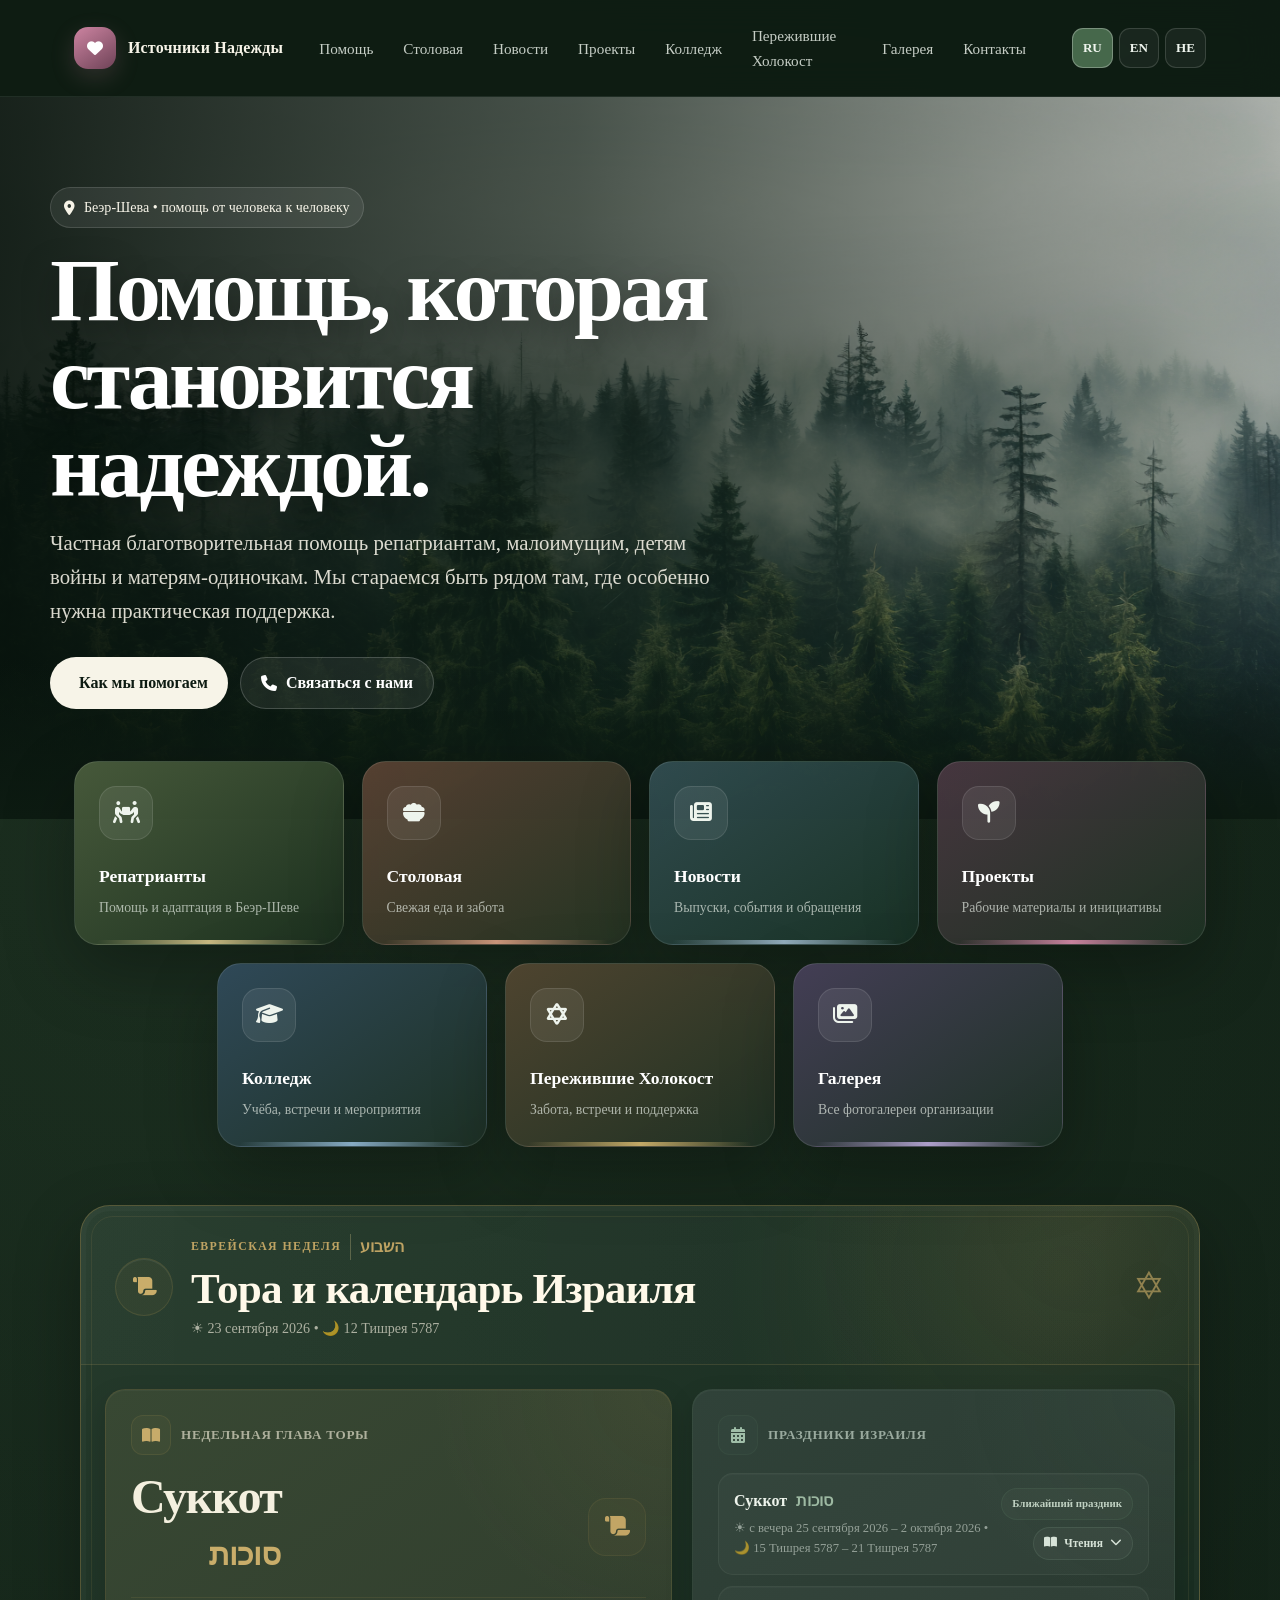
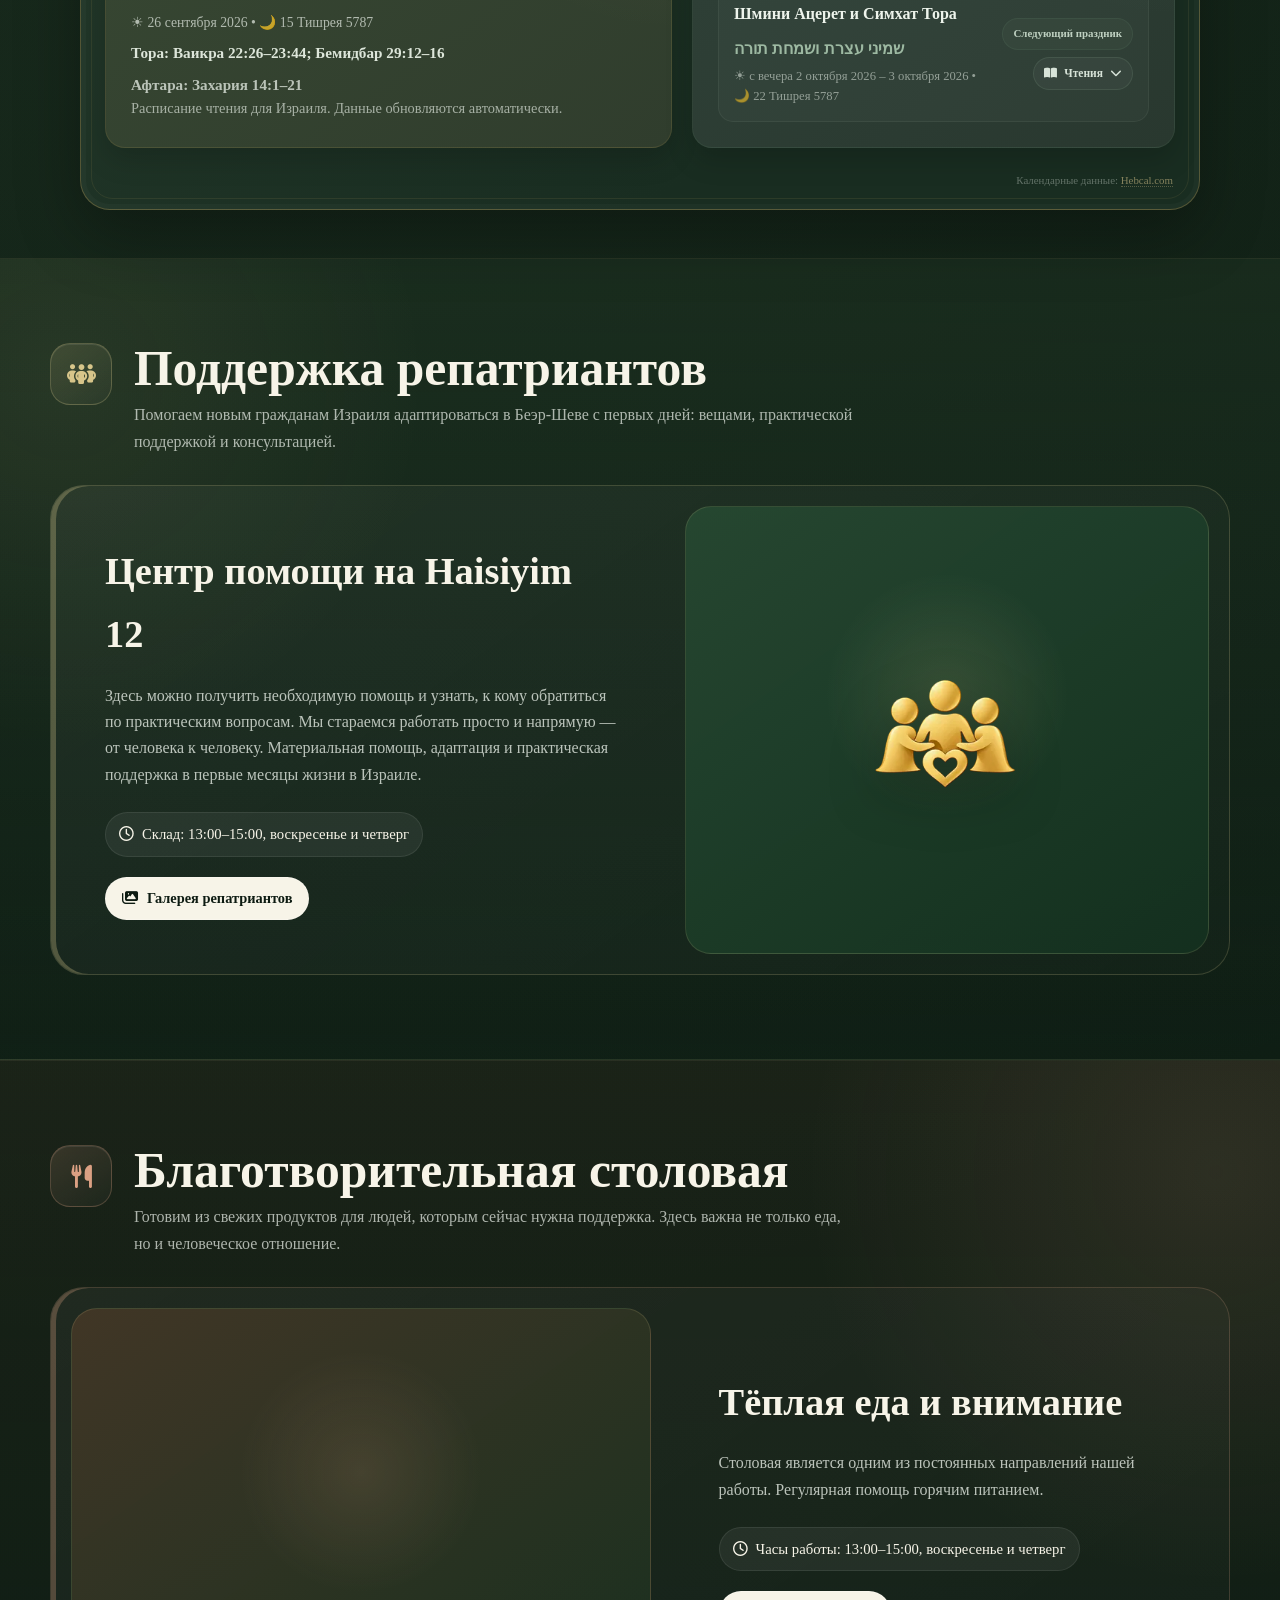
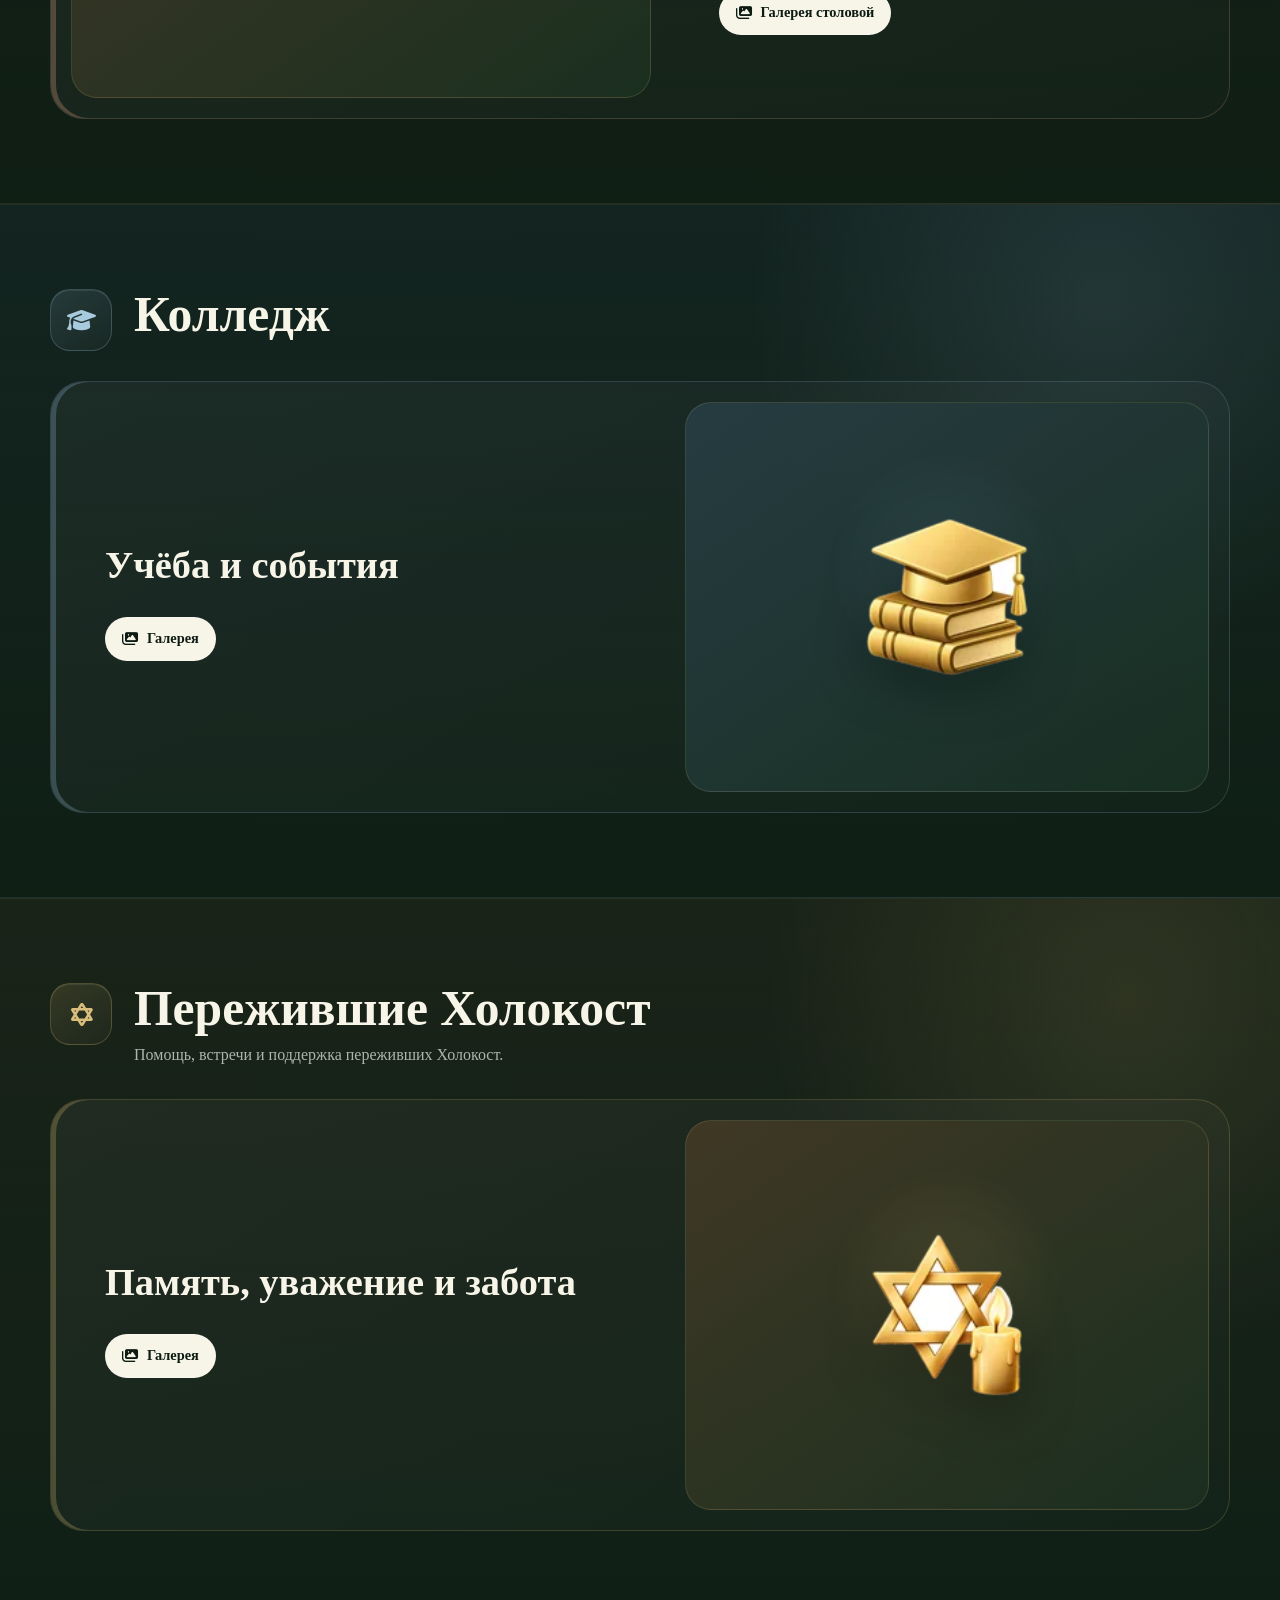
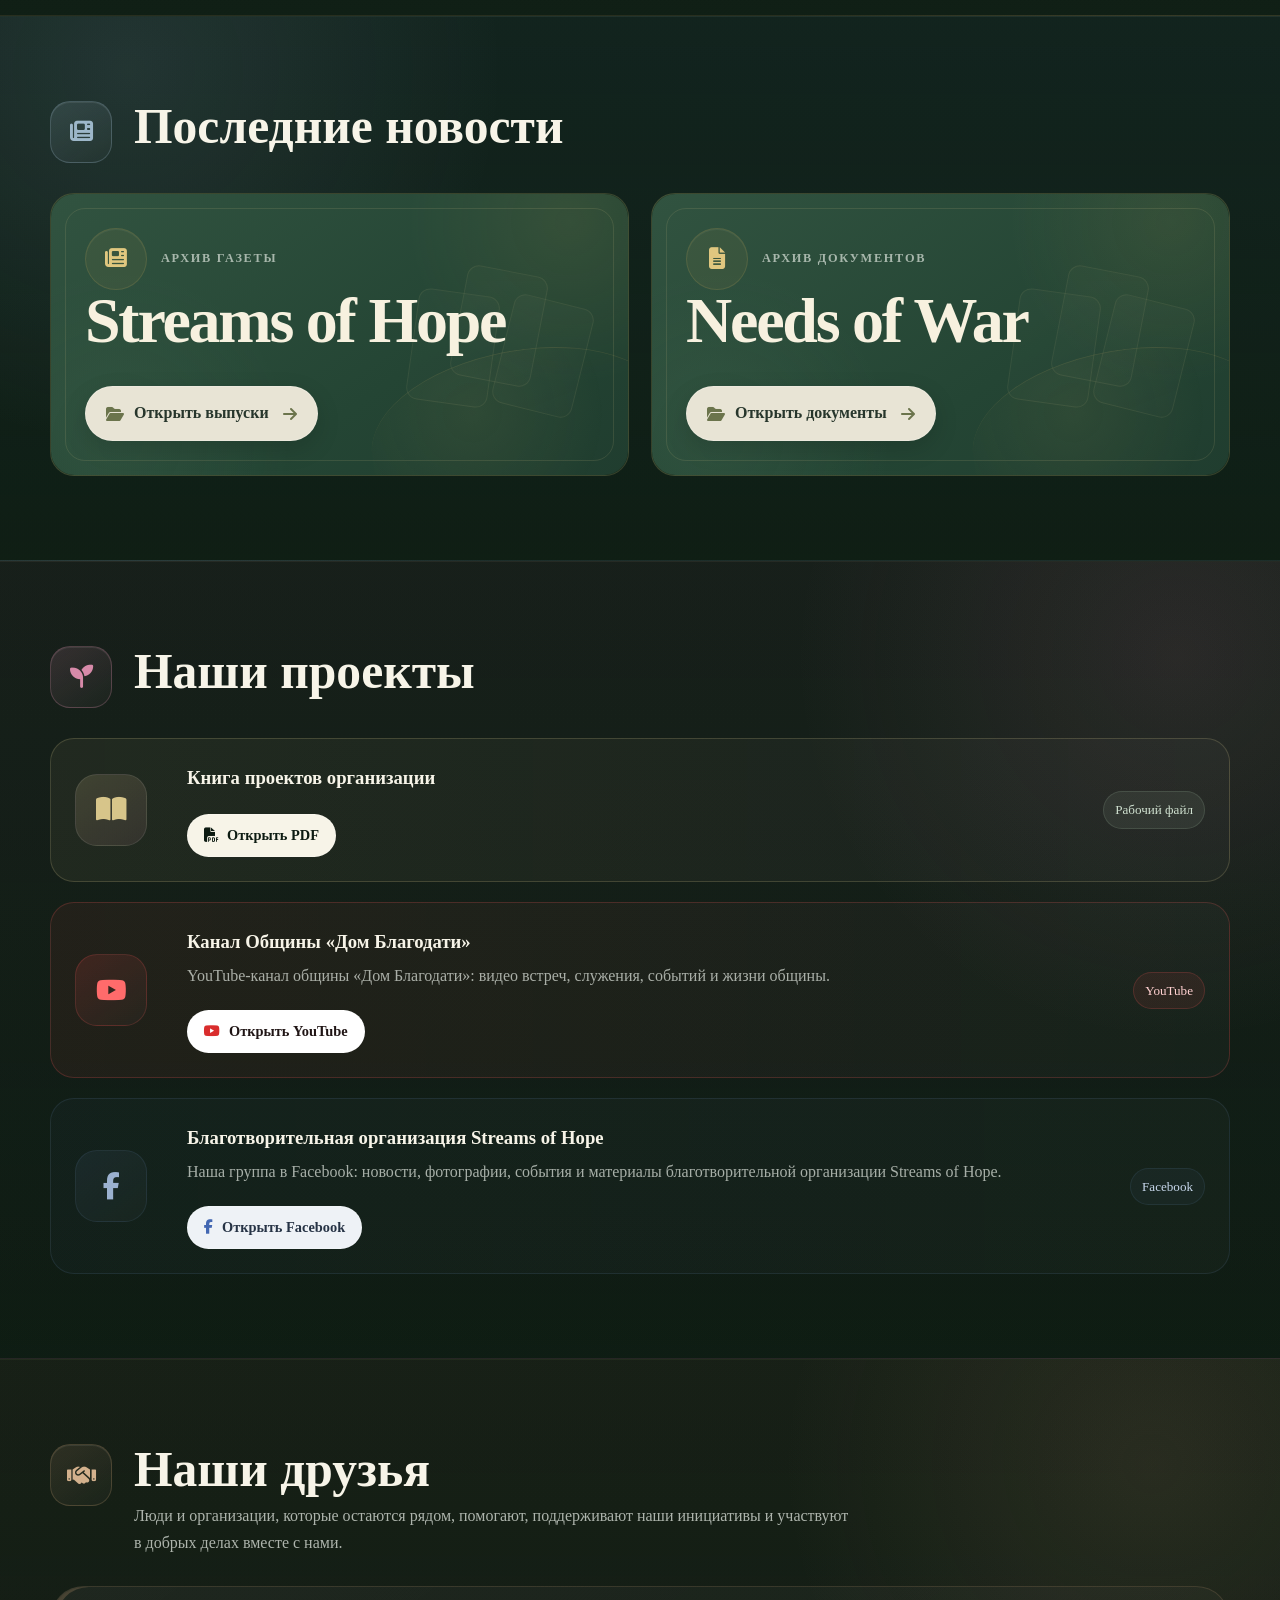
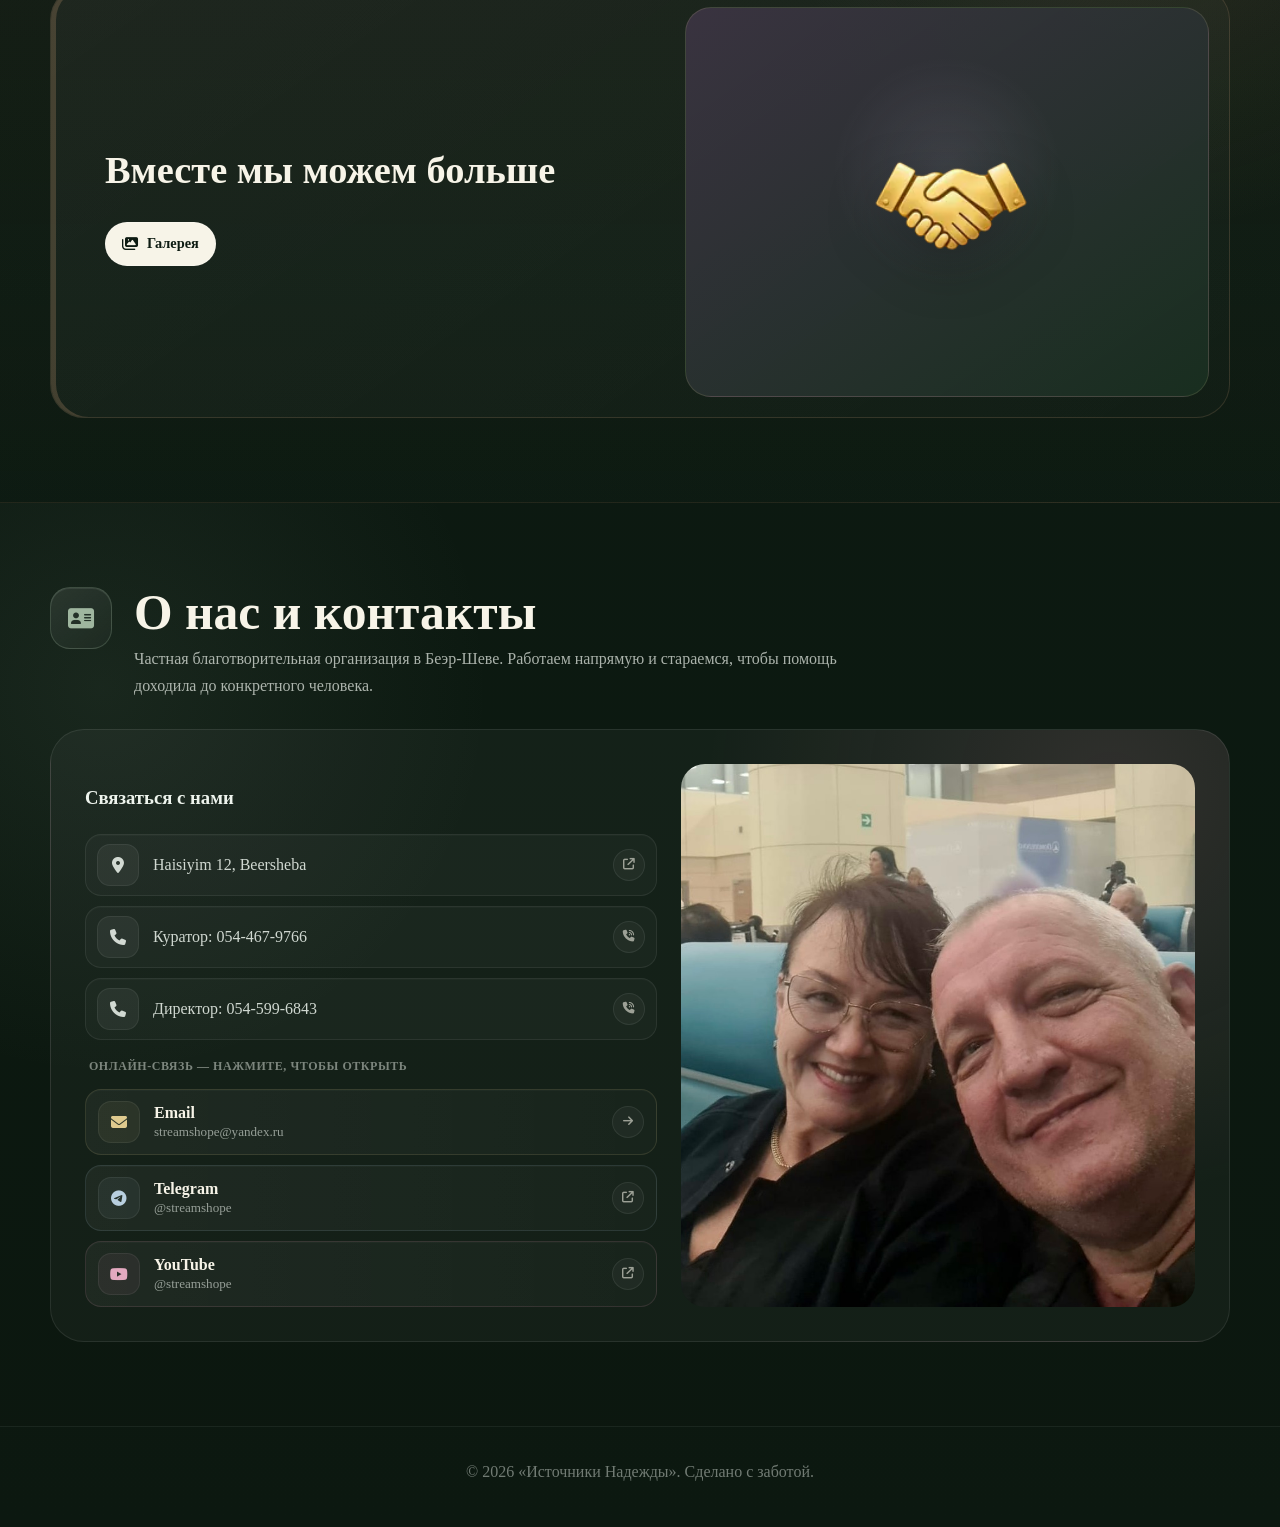
==== commit 016ab130: "Use final polished gold artwork on homepage" ====
--- a/index.html
+++ b/index.html
@@ -19,7 +19,7 @@
 
   <link rel="preconnect" href="https://cdnjs.cloudflare.com">
   <link rel="stylesheet" href="https://cdnjs.cloudflare.com/ajax/libs/font-awesome/6.4.0/css/all.min.css">
-  <link rel="stylesheet" href="style.css?v=20260923-26">
+  <link rel="stylesheet" href="style.css?v=20260923-28">
 </head>
 
 <body class="lang-ru">
@@ -243,7 +243,7 @@
               <a class="btn btn-accent" href="repatriants-gallery.html"><i class="fas fa-images"></i><span data-lang="ru">Галерея репатриантов</span><span data-lang="en">Repatriants gallery</span><span data-lang="he" lang="he" dir="rtl">גלריית העולים החדשים</span></a>
             </div>
           </div>
-          <div class="split-media section-icon-media"><img src="assets/icons/repatriants-gold.svg" alt="" aria-hidden="true"></div>
+          <div class="split-media section-icon-media"><img src="assets/icons/repatriants-final.webp" alt="" aria-hidden="true"></div>
         </article>
       </div>
     </section>
@@ -267,7 +267,7 @@
               <a class="btn btn-accent" href="canteen-gallery.html"><i class="fas fa-images"></i><span data-lang="ru">Галерея столовой</span><span data-lang="en">Canteen gallery</span><span data-lang="he" lang="he" dir="rtl">גלריית בית התמחוי</span></a>
             </div>
           </div>
-          <div class="split-media section-icon-media"><img src="assets/icons/canteen-gold.svg" alt="" aria-hidden="true"></div>
+          <div class="split-media section-icon-media"><img src="assets/icons/canteen-final.webp" alt="" aria-hidden="true"></div>
         </article>
       </div>
     </section>
@@ -288,7 +288,7 @@
               <a class="btn btn-accent" href="college-gallery.html"><i class="fas fa-images"></i><span data-lang="ru">Галерея</span><span data-lang="en">Gallery</span><span data-lang="he" lang="he" dir="rtl">גלריה</span></a>
             </div>
           </div>
-          <div class="split-media section-icon-media"><img src="assets/icons/college.webp" alt="" aria-hidden="true"></div>
+          <div class="split-media section-icon-media"><img src="assets/icons/college-final.webp" alt="" aria-hidden="true"></div>
         </article>
       </div>
     </section>
@@ -310,7 +310,7 @@
               <a class="btn btn-accent" href="holocaust-survivors-gallery.html"><i class="fas fa-images"></i><span data-lang="ru">Галерея</span><span data-lang="en">Gallery</span><span data-lang="he" lang="he" dir="rtl">גלריה</span></a>
             </div>
           </div>
-          <div class="split-media section-icon-media"><img src="assets/icons/holocaust.webp" alt="" aria-hidden="true"></div>
+          <div class="split-media section-icon-media"><img src="assets/icons/holocaust-final.webp" alt="" aria-hidden="true"></div>
         </article>
       </div>
     </section>
@@ -483,7 +483,7 @@
             </div>
           </div>
 
-          <div class="split-media section-icon-media"><img src="assets/icons/friends-gold.svg" alt="" aria-hidden="true"></div>
+          <div class="split-media section-icon-media"><img src="assets/icons/friends-final.webp" alt="" aria-hidden="true"></div>
         </article>
       </div>
     </section>
--- a/style.css
+++ b/style.css
@@ -3649,55 +3649,111 @@
   }
 }
 
-/* ===== Gold artwork sizing fix 2026-09-23 ===== */
+/* ===== Gallery gold icon size + centering fix 2026-09-23 ===== */
 .gallery-static-cover {
+  display: grid;
   place-items: center;
-}
-
-.gallery-cover-art {
-  position: relative;
-  z-index: 2;
-  width: min(50%, 124px);
-  height: min(50%, 124px);
+  overflow: hidden;
+}
+
+/* Higher specificity than the old generic .gallery-category-preview img rule. */
+.gallery-category-preview.gallery-static-cover > img.gallery-cover-art {
+  width: min(42%, 108px);
+  height: auto;
+  max-width: 108px;
+  max-height: 108px;
+  object-fit: contain;
+  display: block;
+  margin: 0;
+  align-self: center;
+  justify-self: center;
+  transform: none;
+  filter: drop-shadow(0 12px 18px rgba(0,0,0,.26));
+  transition: transform .25s ease, filter .25s ease;
+}
+
+.gallery-category-card:hover .gallery-category-preview.gallery-static-cover > img.gallery-cover-art {
+  transform: translateY(-2px) scale(1.02);
+  filter: drop-shadow(0 15px 21px rgba(0,0,0,.30));
+}
+
+@media (max-width: 640px) {
+  .gallery-static-cover {
+    height: 180px;
+  }
+
+  .gallery-category-preview.gallery-static-cover > img.gallery-cover-art {
+    width: min(38%, 78px);
+    max-width: 78px;
+    max-height: 78px;
+  }
+}
+
+
+/* ===== FINAL polished gold icon layout 2026-09-23 ===== */
+
+/* Main gallery: keep every gold artwork fully visible and centered. */
+.gallery-static-cover {
+  display: grid;
+  place-items: center;
+  overflow: hidden;
+}
+
+.gallery-category-preview.gallery-static-cover > img.gallery-cover-art {
+  width: min(42%, 108px);
+  height: auto;
+  max-width: 108px;
+  max-height: 108px;
+  object-fit: contain;
+  display: block;
+  margin: 0;
+  align-self: center;
+  justify-self: center;
+  transform: none;
+  filter: drop-shadow(0 12px 18px rgba(0,0,0,.26));
+  transition: transform .25s ease, filter .25s ease;
+}
+
+.gallery-category-card:hover .gallery-category-preview.gallery-static-cover > img.gallery-cover-art {
+  transform: translateY(-2px) scale(1.02);
+  filter: drop-shadow(0 15px 21px rgba(0,0,0,.30));
+}
+
+/* Home page section artwork: smaller, centered, never cropped. */
+.section-icon-media {
+  display: grid;
+  place-items: center;
+  overflow: hidden;
+}
+
+.split-media.section-icon-media > img {
+  width: min(52%, 190px);
+  height: auto;
+  max-width: 190px;
+  max-height: 190px;
   object-fit: contain;
   display: block;
   margin: auto;
   align-self: center;
   justify-self: center;
-  filter: drop-shadow(0 14px 20px rgba(0,0,0,.26));
-  transition: transform .25s ease, filter .25s ease;
-}
-
-.gallery-category-card:hover .gallery-cover-art {
-  transform: translateY(-2px) scale(1.02);
-  filter: drop-shadow(0 17px 23px rgba(0,0,0,.30));
-}
-
-.section-icon-media {
-  display: grid;
-  place-items: center;
-}
-
-.section-icon-media img {
-  width: min(54%, 210px);
-  height: auto;
-  max-height: 210px;
-  object-fit: contain;
-  display: block;
-  margin: auto;
-  align-self: center;
-  justify-self: center;
+  transform: none;
   filter: drop-shadow(0 18px 26px rgba(0,0,0,.28));
 }
 
 @media (max-width: 640px) {
-  .gallery-cover-art {
-    width: min(46%, 102px);
-    height: min(46%, 102px);
-  }
-
-  .section-icon-media img {
-    width: min(50%, 156px);
-    max-height: 156px;
-  }
-}
+  .gallery-static-cover {
+    height: 180px;
+  }
+
+  .gallery-category-preview.gallery-static-cover > img.gallery-cover-art {
+    width: min(38%, 78px);
+    max-width: 78px;
+    max-height: 78px;
+  }
+
+  .split-media.section-icon-media > img {
+    width: min(46%, 130px);
+    max-width: 130px;
+    max-height: 130px;
+  }
+}
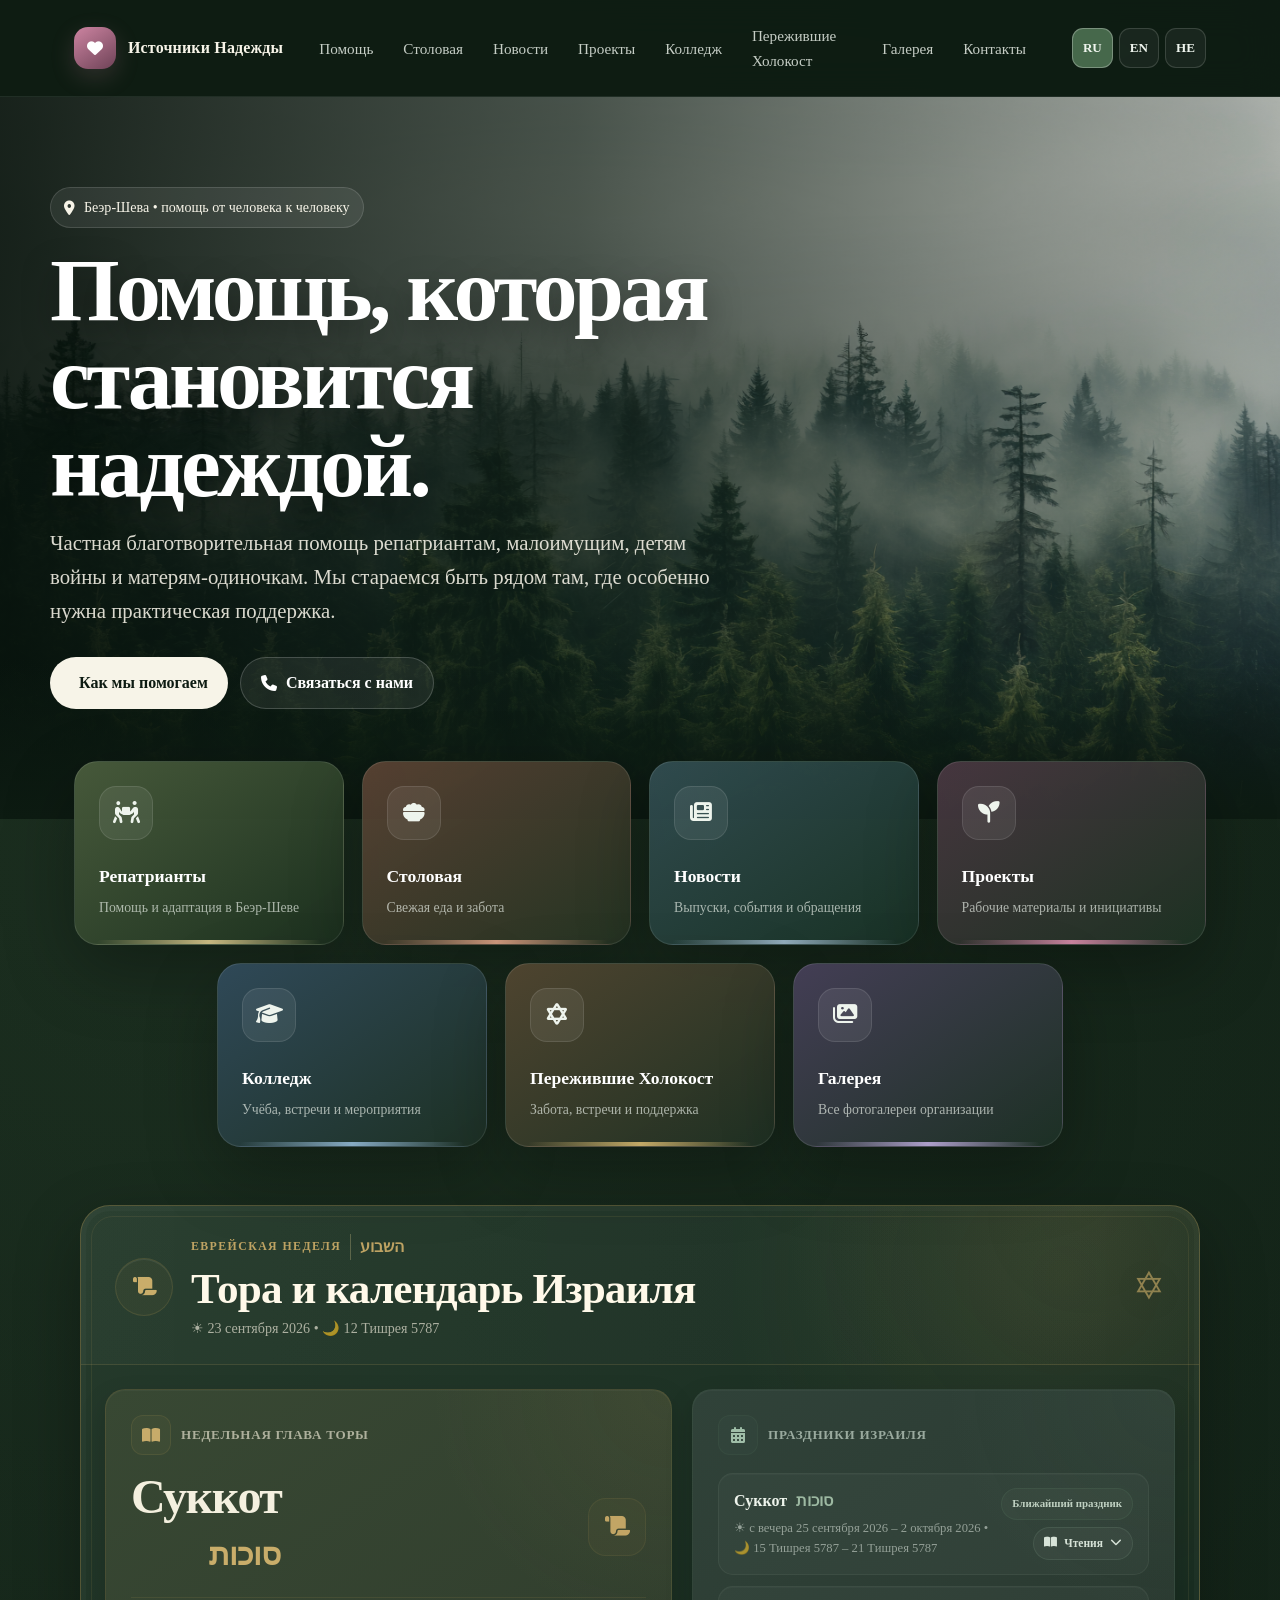
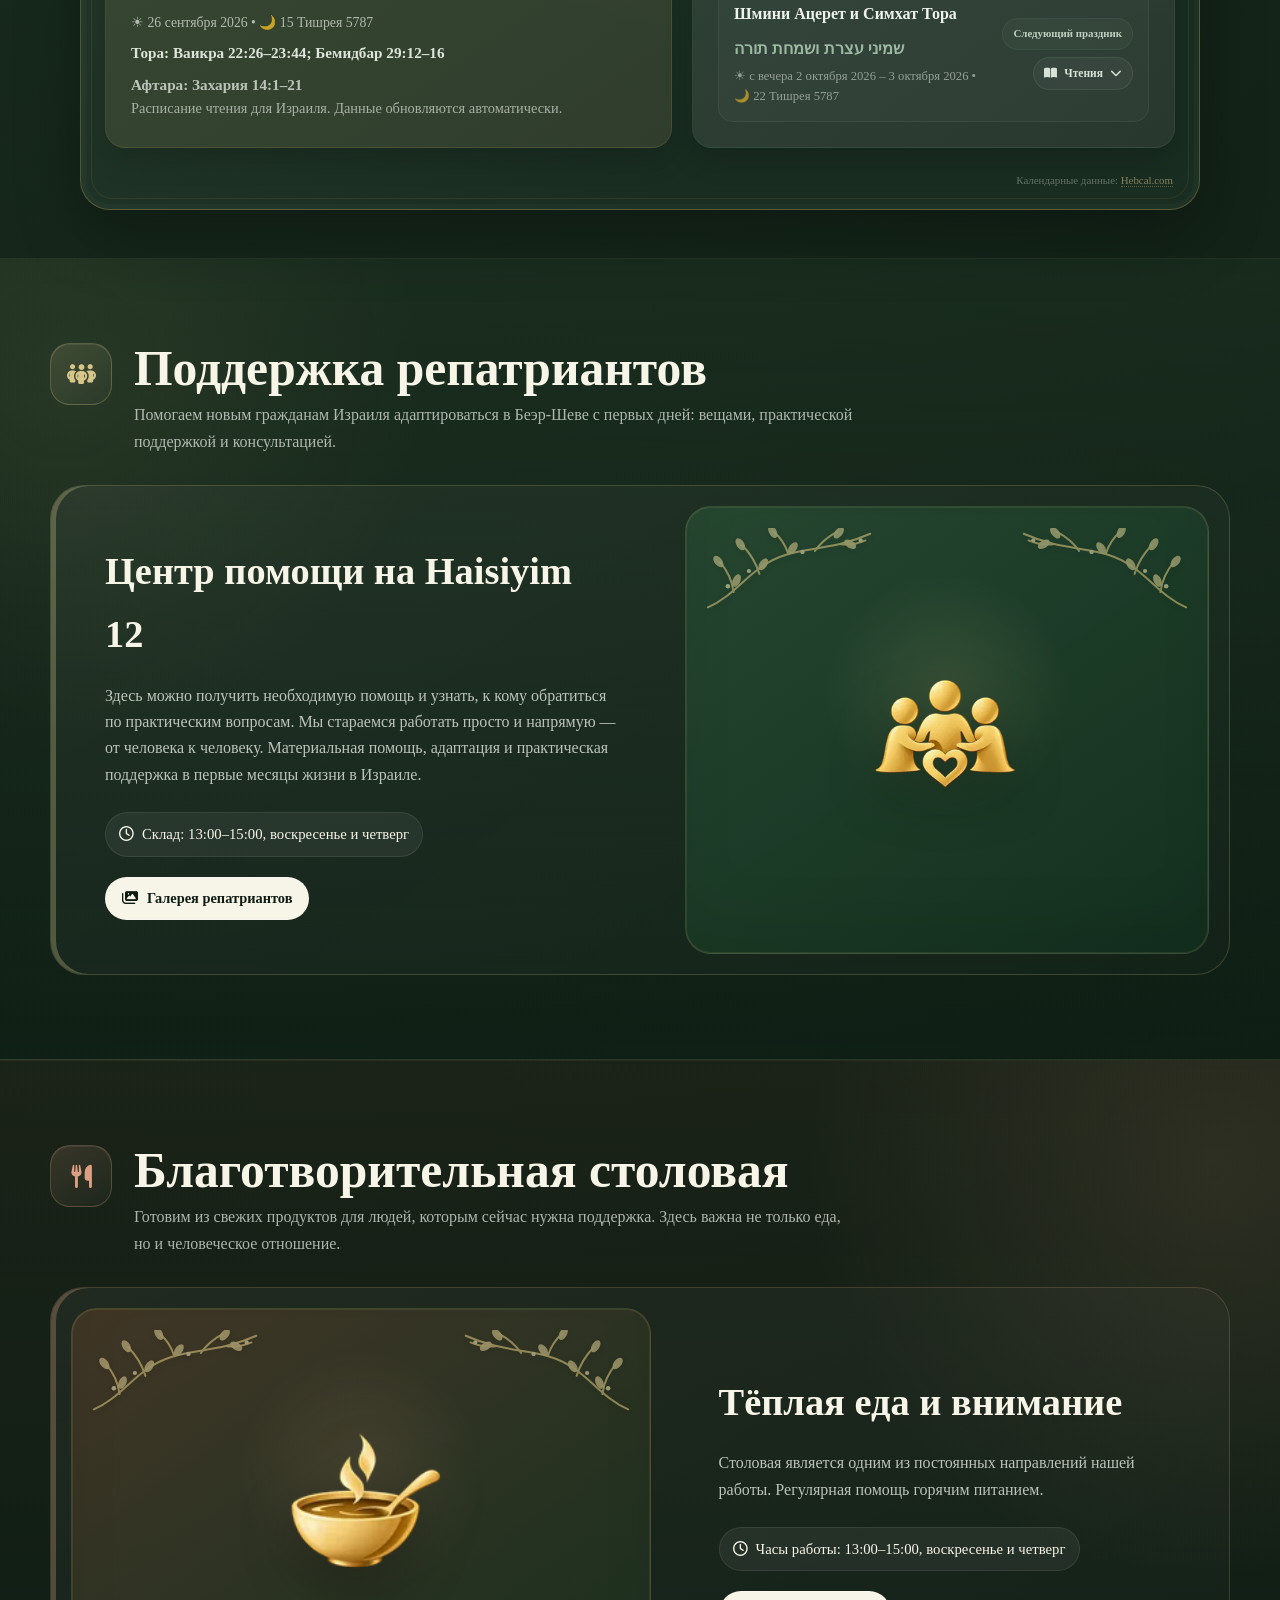
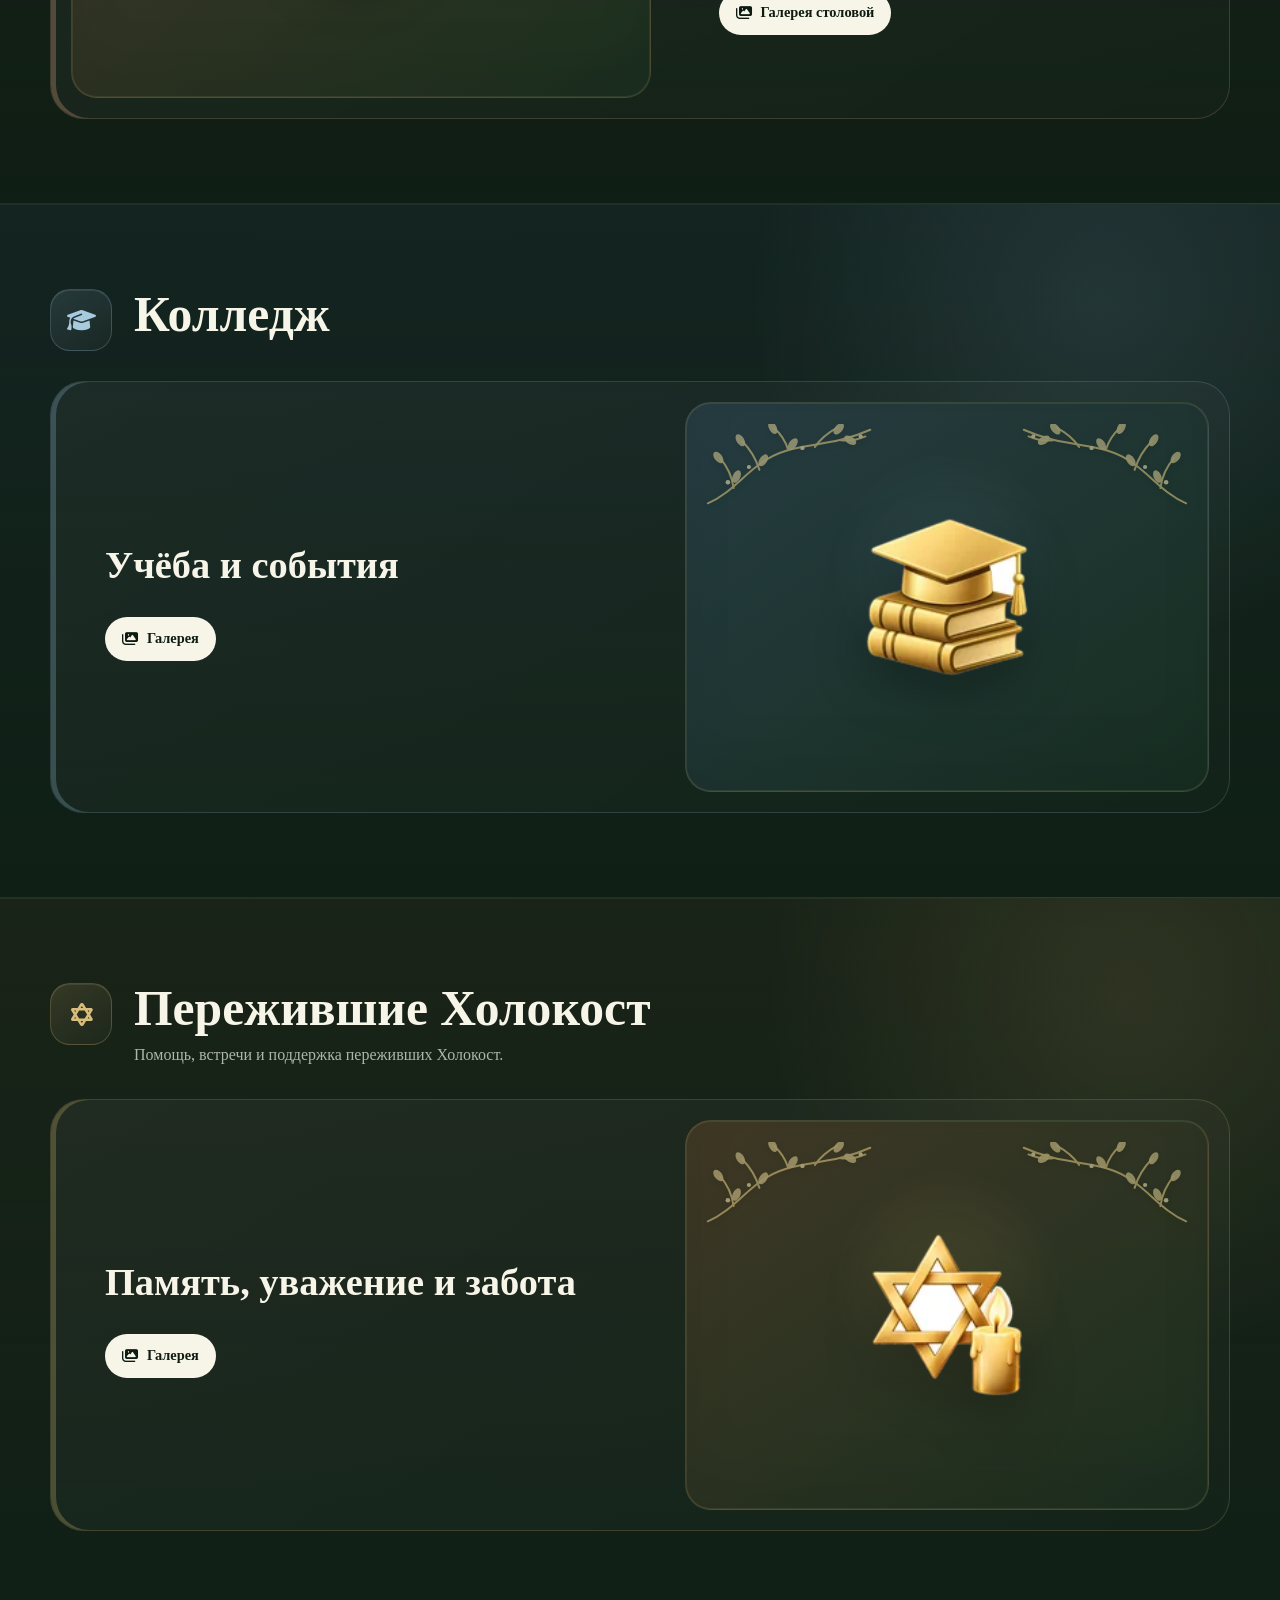
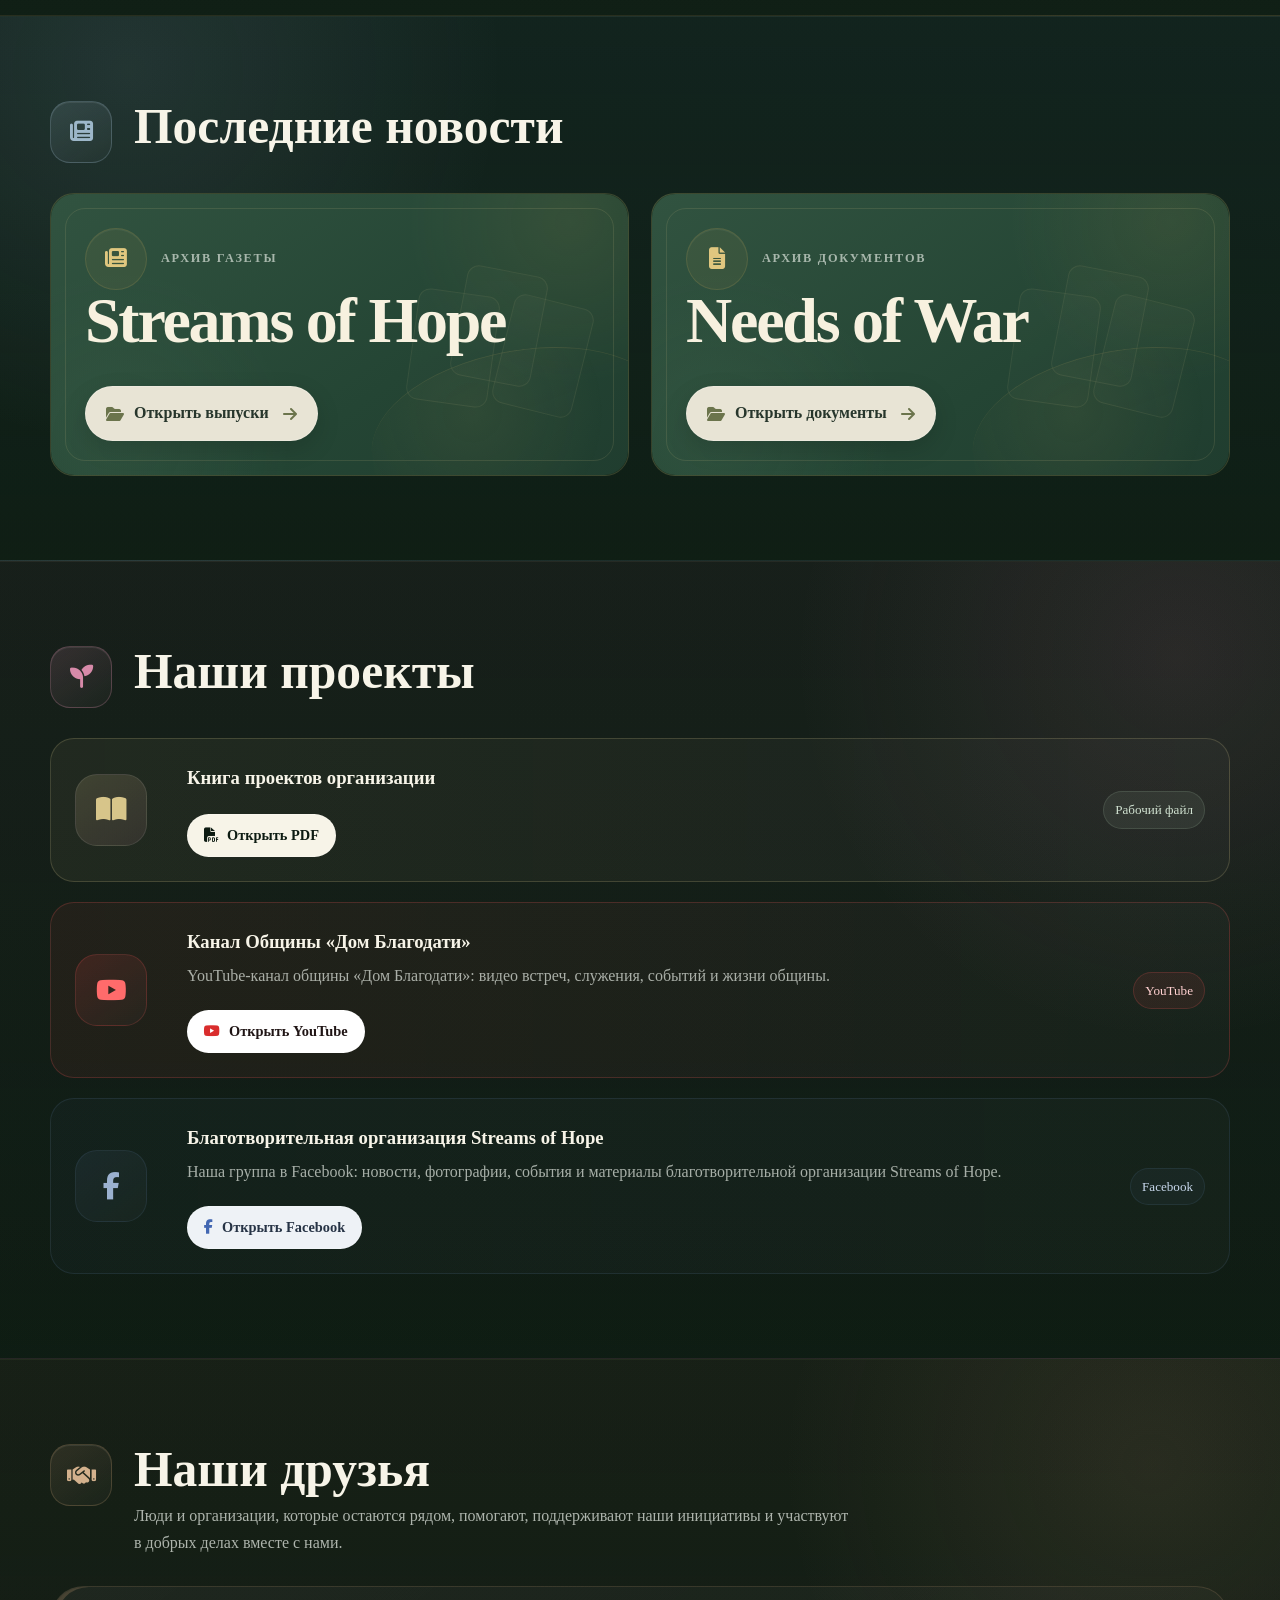
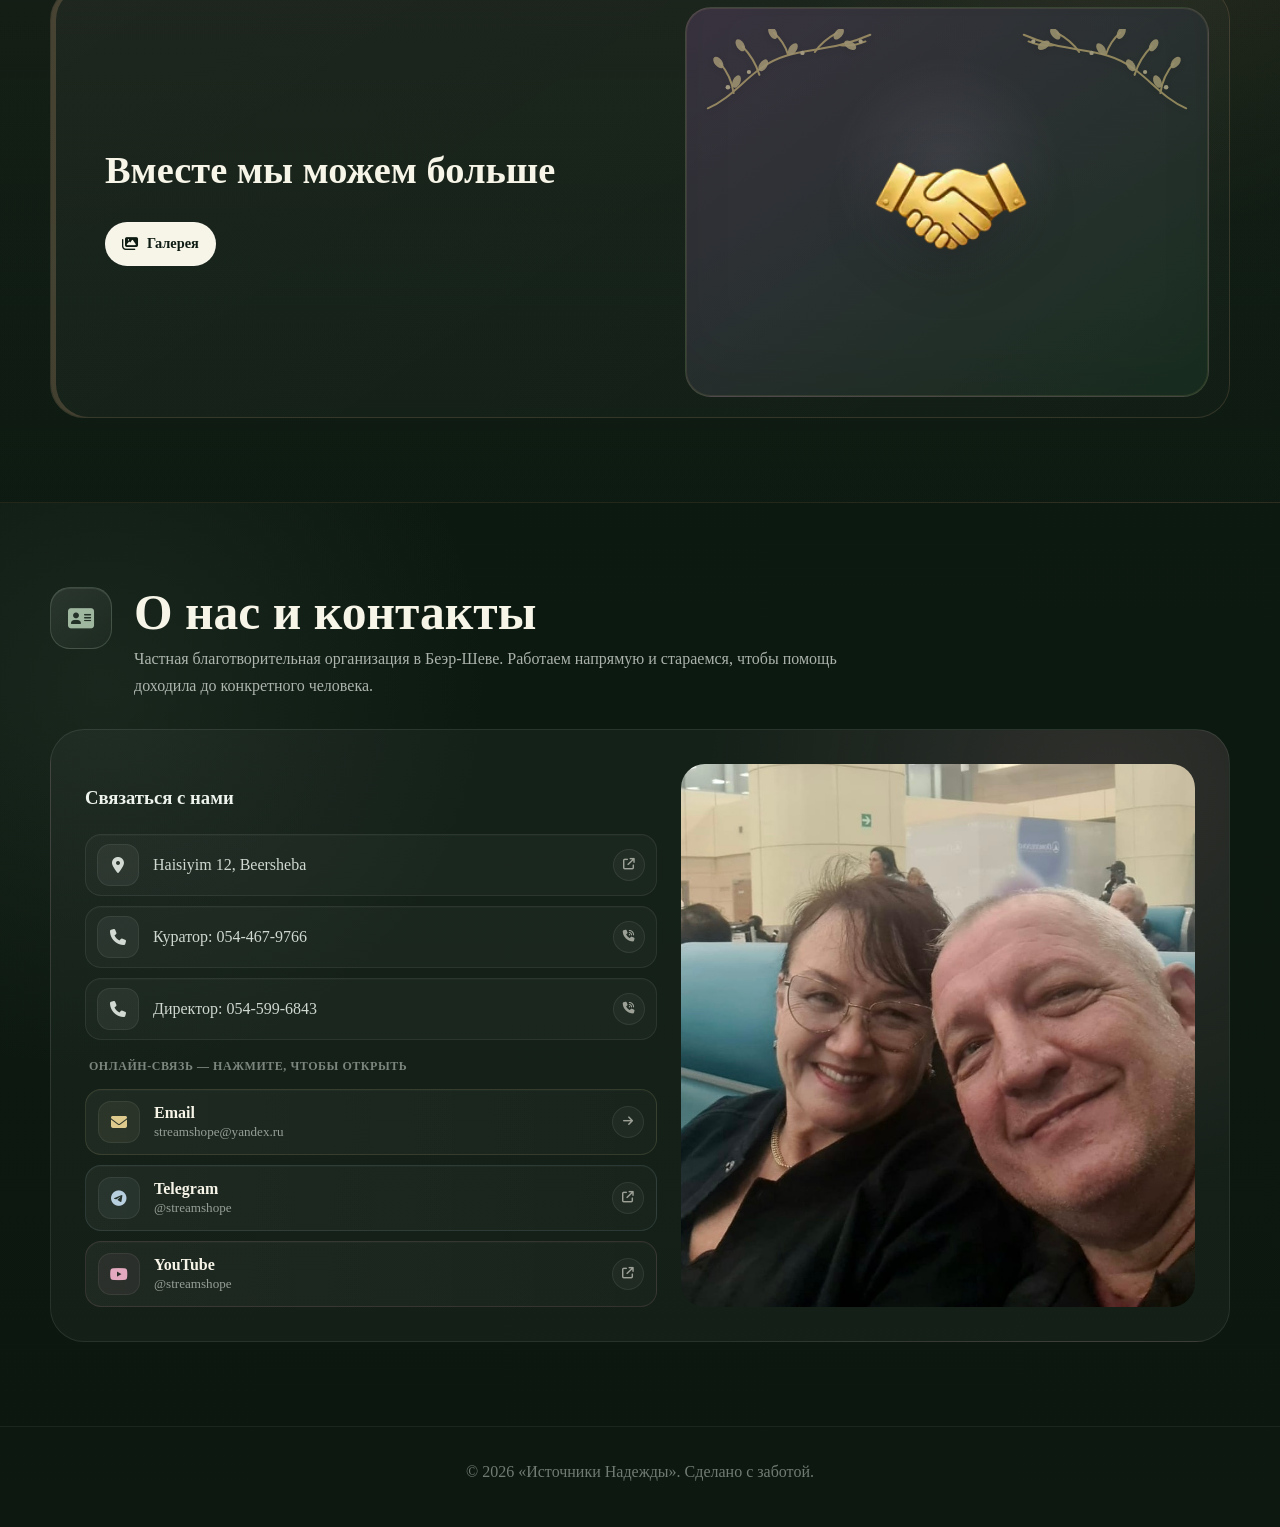
==== commit c65fe157: "Refresh homepage style for botanical frame" ====
--- a/index.html
+++ b/index.html
@@ -19,7 +19,7 @@
 
   <link rel="preconnect" href="https://cdnjs.cloudflare.com">
   <link rel="stylesheet" href="https://cdnjs.cloudflare.com/ajax/libs/font-awesome/6.4.0/css/all.min.css">
-  <link rel="stylesheet" href="style.css?v=20260923-28">
+  <link rel="stylesheet" href="style.css?v=20260923-30">
 </head>
 
 <body class="lang-ru">
--- a/style.css
+++ b/style.css
@@ -3757,3 +3757,131 @@
     max-height: 130px;
   }
 }
+
+
+/* ===== Gallery botanical gold frame 2026-09-23 ===== */
+.gallery-category-preview.gallery-static-cover {
+  position: relative;
+  isolation: isolate;
+  box-shadow:
+    inset 0 0 0 1px rgba(224,198,124,.12),
+    inset 0 -28px 44px rgba(0,0,0,.06);
+}
+
+.gallery-category-preview.gallery-static-cover::before,
+.gallery-category-preview.gallery-static-cover::after {
+  content: "";
+  position: absolute;
+  z-index: 1;
+  top: 12px;
+  width: 142px;
+  height: 78px;
+  pointer-events: none;
+  opacity: .62;
+  border: 0;
+  border-radius: 0;
+  background-color: transparent;
+  background-repeat: no-repeat;
+  background-position: center;
+  background-size: contain;
+  filter: drop-shadow(0 2px 3px rgba(0,0,0,.18));
+}
+
+.gallery-category-preview.gallery-static-cover::before {
+  left: 10px;
+  right: auto;
+  bottom: auto;
+  transform: none;
+  background-image: url("data:image/svg+xml,%3Csvg xmlns='http://www.w3.org/2000/svg' viewBox='0 0 180 90'%3E%3Cg fill='none' stroke='%23d9c37d' stroke-width='2.1' stroke-linecap='round' stroke-linejoin='round'%3E%3Cpath d='M4 83C35 70 49 39 86 28C112 20 138 22 174 6'/%3E%3Cpath d='M31 67C29 53 24 44 17 36'/%3E%3Cpath d='M58 48C54 35 49 27 40 18'/%3E%3Cpath d='M88 27C85 17 80 10 73 4'/%3E%3Cpath d='M116 24C122 15 130 9 139 4'/%3E%3Cpath d='M143 17C151 18 160 17 169 13'/%3E%3C/g%3E%3Cg fill='%23e6d497' opacity='.9'%3E%3Cellipse cx='15' cy='35' rx='4' ry='7' transform='rotate(-38 15 35)'/%3E%3Cellipse cx='34' cy='55' rx='4' ry='7' transform='rotate(25 34 55)'/%3E%3Cellipse cx='38' cy='17' rx='4' ry='7' transform='rotate(-32 38 17)'/%3E%3Cellipse cx='62' cy='38' rx='4' ry='7' transform='rotate(34 62 38)'/%3E%3Cellipse cx='72' cy='4' rx='4' ry='7' transform='rotate(-28 72 4)'/%3E%3Cellipse cx='93' cy='21' rx='4' ry='7' transform='rotate(35 93 21)'/%3E%3Cellipse cx='141' cy='5' rx='4' ry='7' transform='rotate(40 141 5)'/%3E%3Cellipse cx='153' cy='17' rx='4' ry='7' transform='rotate(-58 153 17)'/%3E%3C/g%3E%3Cg fill='%23f0e2b1'%3E%3Ccircle cx='25' cy='61' r='2.4'/%3E%3Ccircle cx='47' cy='45' r='2.2'/%3E%3Ccircle cx='103' cy='25' r='2.3'/%3E%3Ccircle cx='164' cy='13' r='2.2'/%3E%3C/g%3E%3C/svg%3E");
+}
+
+.gallery-category-preview.gallery-static-cover::after {
+  right: 10px;
+  left: auto;
+  bottom: auto;
+  transform: scaleX(-1);
+  background-image: url("data:image/svg+xml,%3Csvg xmlns='http://www.w3.org/2000/svg' viewBox='0 0 180 90'%3E%3Cg fill='none' stroke='%23d9c37d' stroke-width='2.1' stroke-linecap='round' stroke-linejoin='round'%3E%3Cpath d='M4 83C35 70 49 39 86 28C112 20 138 22 174 6'/%3E%3Cpath d='M31 67C29 53 24 44 17 36'/%3E%3Cpath d='M58 48C54 35 49 27 40 18'/%3E%3Cpath d='M88 27C85 17 80 10 73 4'/%3E%3Cpath d='M116 24C122 15 130 9 139 4'/%3E%3Cpath d='M143 17C151 18 160 17 169 13'/%3E%3C/g%3E%3Cg fill='%23e6d497' opacity='.9'%3E%3Cellipse cx='15' cy='35' rx='4' ry='7' transform='rotate(-38 15 35)'/%3E%3Cellipse cx='34' cy='55' rx='4' ry='7' transform='rotate(25 34 55)'/%3E%3Cellipse cx='38' cy='17' rx='4' ry='7' transform='rotate(-32 38 17)'/%3E%3Cellipse cx='62' cy='38' rx='4' ry='7' transform='rotate(34 62 38)'/%3E%3Cellipse cx='72' cy='4' rx='4' ry='7' transform='rotate(-28 72 4)'/%3E%3Cellipse cx='93' cy='21' rx='4' ry='7' transform='rotate(35 93 21)'/%3E%3Cellipse cx='141' cy='5' rx='4' ry='7' transform='rotate(40 141 5)'/%3E%3Cellipse cx='153' cy='17' rx='4' ry='7' transform='rotate(-58 153 17)'/%3E%3C/g%3E%3Cg fill='%23f0e2b1'%3E%3Ccircle cx='25' cy='61' r='2.4'/%3E%3Ccircle cx='47' cy='45' r='2.2'/%3E%3Ccircle cx='103' cy='25' r='2.3'/%3E%3Ccircle cx='164' cy='13' r='2.2'/%3E%3C/g%3E%3C/svg%3E");
+}
+
+.gallery-category-preview.gallery-static-cover > img.gallery-cover-art {
+  z-index: 2;
+}
+
+@media (max-width: 640px) {
+  .gallery-category-preview.gallery-static-cover::before,
+  .gallery-category-preview.gallery-static-cover::after {
+    top: 9px;
+    width: 88px;
+    height: 52px;
+    opacity: .52;
+  }
+
+  .gallery-category-preview.gallery-static-cover::before {
+    left: 5px;
+  }
+
+  .gallery-category-preview.gallery-static-cover::after {
+    right: 5px;
+  }
+}
+
+
+/* ===== Homepage botanical gold frame 2026-09-23 ===== */
+.section-icon-media {
+  position: relative;
+  isolation: isolate;
+  box-shadow:
+    inset 0 0 0 1px rgba(224,198,124,.10),
+    inset 0 -34px 54px rgba(0,0,0,.07);
+}
+
+.section-icon-media::before,
+.section-icon-media::after {
+  content: "";
+  position: absolute;
+  z-index: 1;
+  top: 18px;
+  width: 172px;
+  height: 92px;
+  pointer-events: none;
+  opacity: .58;
+  background-color: transparent;
+  background-repeat: no-repeat;
+  background-position: center;
+  background-size: contain;
+  filter: drop-shadow(0 2px 3px rgba(0,0,0,.16));
+}
+
+.section-icon-media::before {
+  left: 18px;
+  background-image: url("data:image/svg+xml,%3Csvg xmlns='http://www.w3.org/2000/svg' viewBox='0 0 180 90'%3E%3Cg fill='none' stroke='%23d9c37d' stroke-width='2.1' stroke-linecap='round' stroke-linejoin='round'%3E%3Cpath d='M4 83C35 70 49 39 86 28C112 20 138 22 174 6'/%3E%3Cpath d='M31 67C29 53 24 44 17 36'/%3E%3Cpath d='M58 48C54 35 49 27 40 18'/%3E%3Cpath d='M88 27C85 17 80 10 73 4'/%3E%3Cpath d='M116 24C122 15 130 9 139 4'/%3E%3Cpath d='M143 17C151 18 160 17 169 13'/%3E%3C/g%3E%3Cg fill='%23e6d497' opacity='.9'%3E%3Cellipse cx='15' cy='35' rx='4' ry='7' transform='rotate(-38 15 35)'/%3E%3Cellipse cx='34' cy='55' rx='4' ry='7' transform='rotate(25 34 55)'/%3E%3Cellipse cx='38' cy='17' rx='4' ry='7' transform='rotate(-32 38 17)'/%3E%3Cellipse cx='62' cy='38' rx='4' ry='7' transform='rotate(34 62 38)'/%3E%3Cellipse cx='72' cy='4' rx='4' ry='7' transform='rotate(-28 72 4)'/%3E%3Cellipse cx='93' cy='21' rx='4' ry='7' transform='rotate(35 93 21)'/%3E%3Cellipse cx='141' cy='5' rx='4' ry='7' transform='rotate(40 141 5)'/%3E%3Cellipse cx='153' cy='17' rx='4' ry='7' transform='rotate(-58 153 17)'/%3E%3C/g%3E%3Cg fill='%23f0e2b1'%3E%3Ccircle cx='25' cy='61' r='2.4'/%3E%3Ccircle cx='47' cy='45' r='2.2'/%3E%3Ccircle cx='103' cy='25' r='2.3'/%3E%3Ccircle cx='164' cy='13' r='2.2'/%3E%3C/g%3E%3C/svg%3E");
+}
+
+.section-icon-media::after {
+  right: 18px;
+  transform: scaleX(-1);
+  background-image: url("data:image/svg+xml,%3Csvg xmlns='http://www.w3.org/2000/svg' viewBox='0 0 180 90'%3E%3Cg fill='none' stroke='%23d9c37d' stroke-width='2.1' stroke-linecap='round' stroke-linejoin='round'%3E%3Cpath d='M4 83C35 70 49 39 86 28C112 20 138 22 174 6'/%3E%3Cpath d='M31 67C29 53 24 44 17 36'/%3E%3Cpath d='M58 48C54 35 49 27 40 18'/%3E%3Cpath d='M88 27C85 17 80 10 73 4'/%3E%3Cpath d='M116 24C122 15 130 9 139 4'/%3E%3Cpath d='M143 17C151 18 160 17 169 13'/%3E%3C/g%3E%3Cg fill='%23e6d497' opacity='.9'%3E%3Cellipse cx='15' cy='35' rx='4' ry='7' transform='rotate(-38 15 35)'/%3E%3Cellipse cx='34' cy='55' rx='4' ry='7' transform='rotate(25 34 55)'/%3E%3Cellipse cx='38' cy='17' rx='4' ry='7' transform='rotate(-32 38 17)'/%3E%3Cellipse cx='62' cy='38' rx='4' ry='7' transform='rotate(34 62 38)'/%3E%3Cellipse cx='72' cy='4' rx='4' ry='7' transform='rotate(-28 72 4)'/%3E%3Cellipse cx='93' cy='21' rx='4' ry='7' transform='rotate(35 93 21)'/%3E%3Cellipse cx='141' cy='5' rx='4' ry='7' transform='rotate(40 141 5)'/%3E%3Cellipse cx='153' cy='17' rx='4' ry='7' transform='rotate(-58 153 17)'/%3E%3C/g%3E%3Cg fill='%23f0e2b1'%3E%3Ccircle cx='25' cy='61' r='2.4'/%3E%3Ccircle cx='47' cy='45' r='2.2'/%3E%3Ccircle cx='103' cy='25' r='2.3'/%3E%3Ccircle cx='164' cy='13' r='2.2'/%3E%3C/g%3E%3C/svg%3E");
+}
+
+.split-media.section-icon-media > img {
+  position: relative;
+  z-index: 2;
+}
+
+@media (max-width: 640px) {
+  .section-icon-media::before,
+  .section-icon-media::after {
+    top: 12px;
+    width: 104px;
+    height: 60px;
+    opacity: .48;
+  }
+
+  .section-icon-media::before {
+    left: 8px;
+  }
+
+  .section-icon-media::after {
+    right: 8px;
+  }
+}
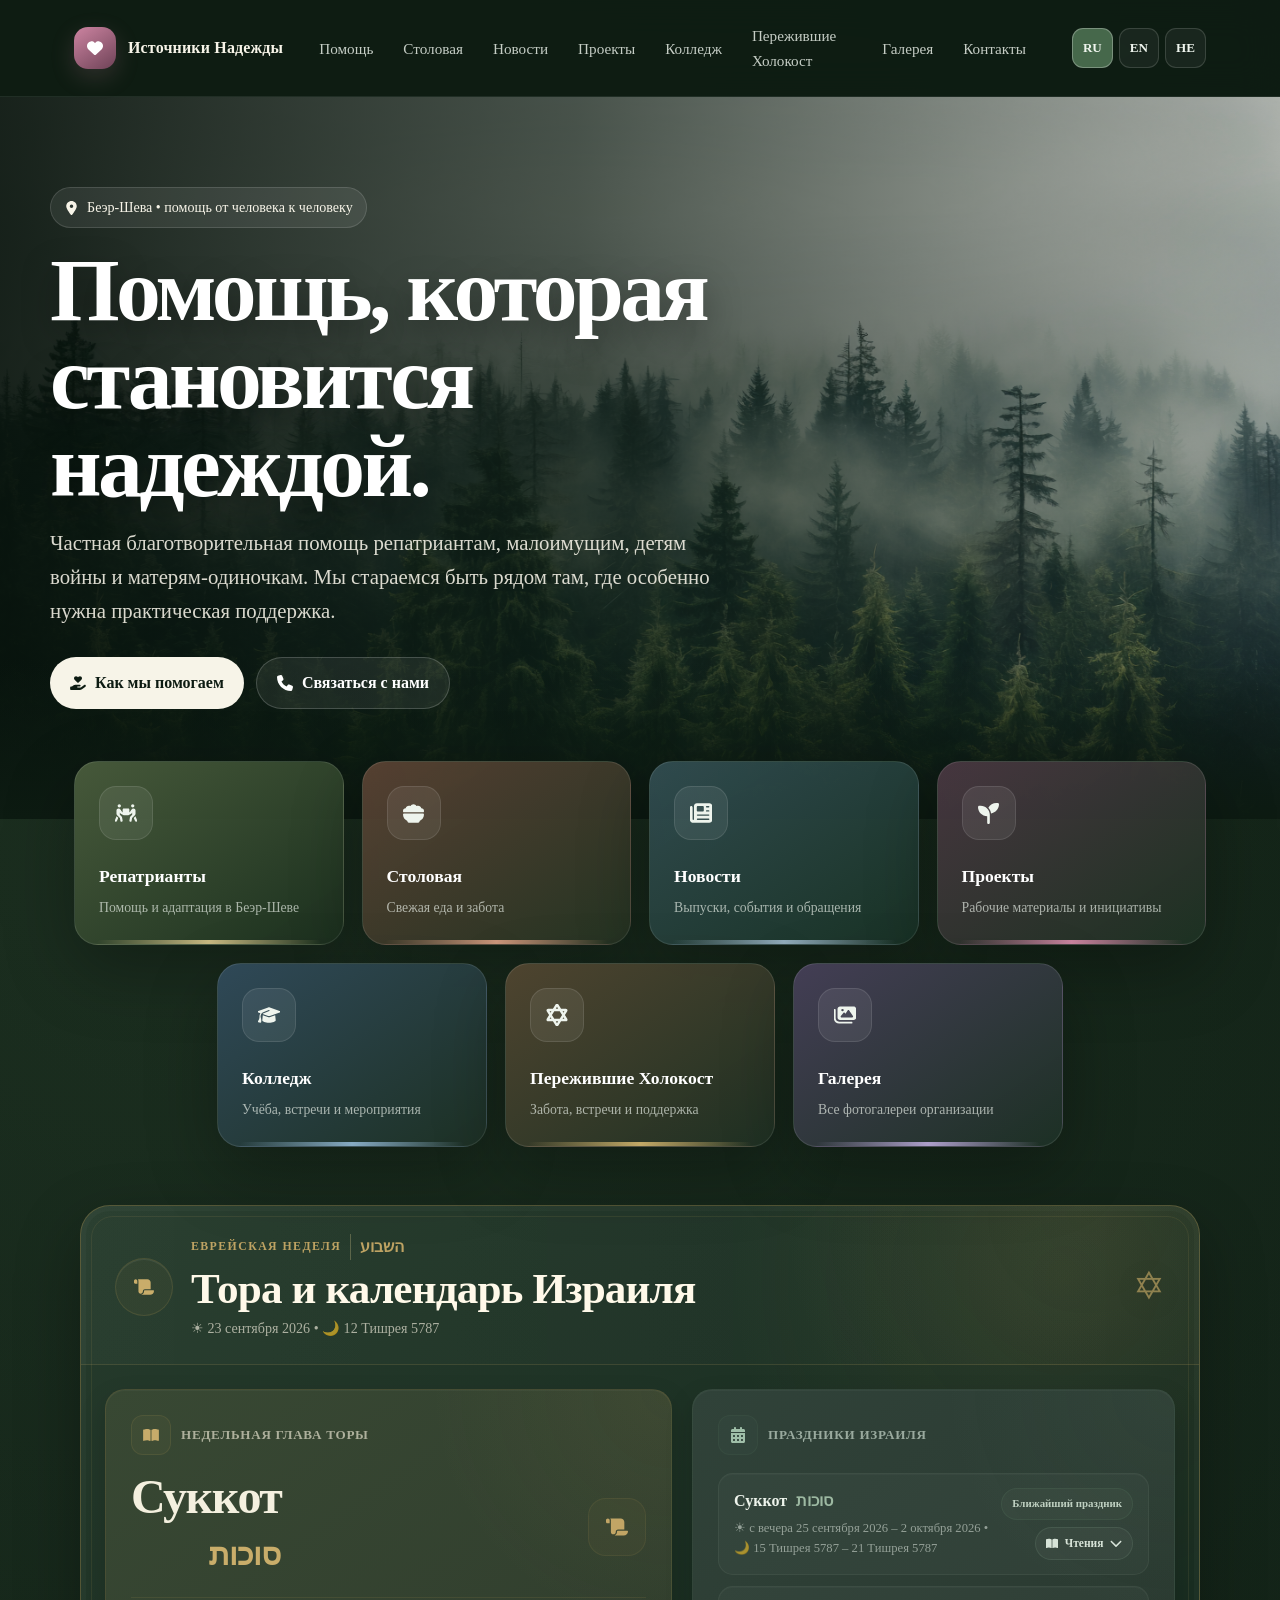
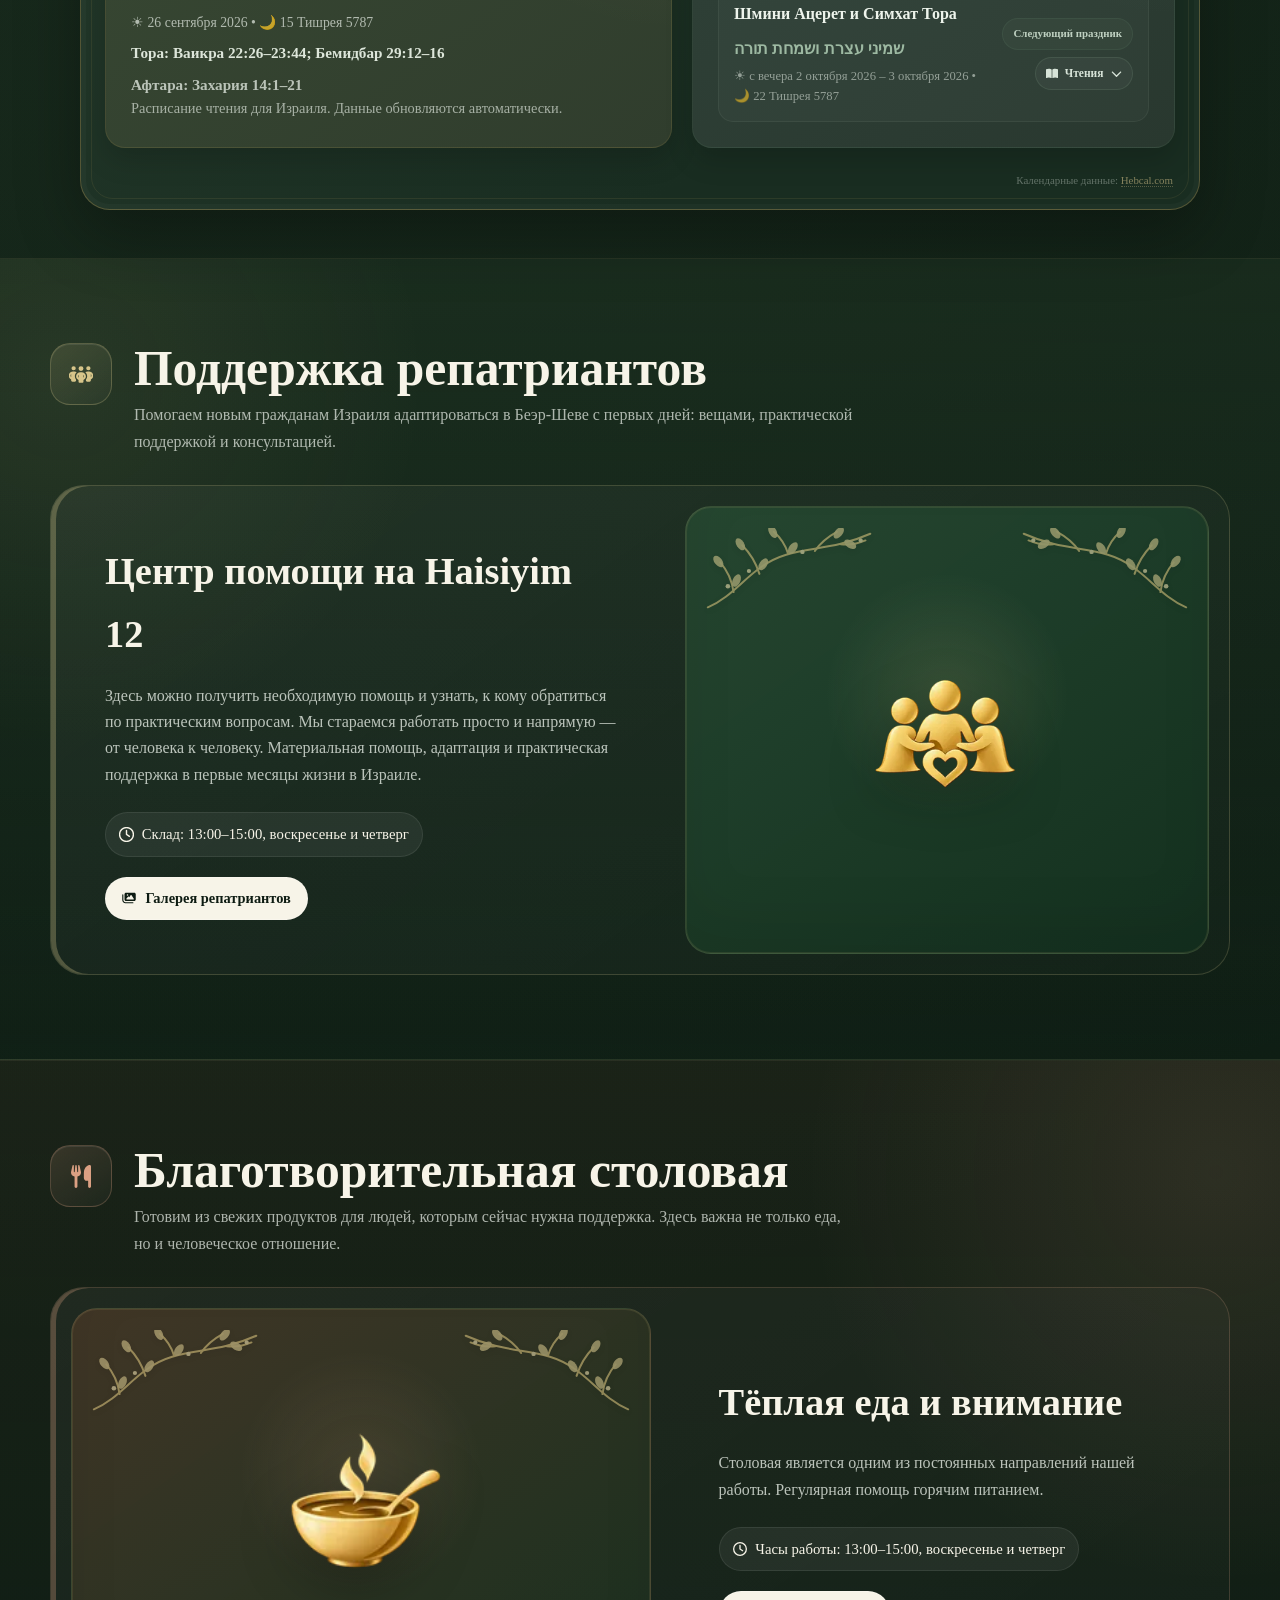
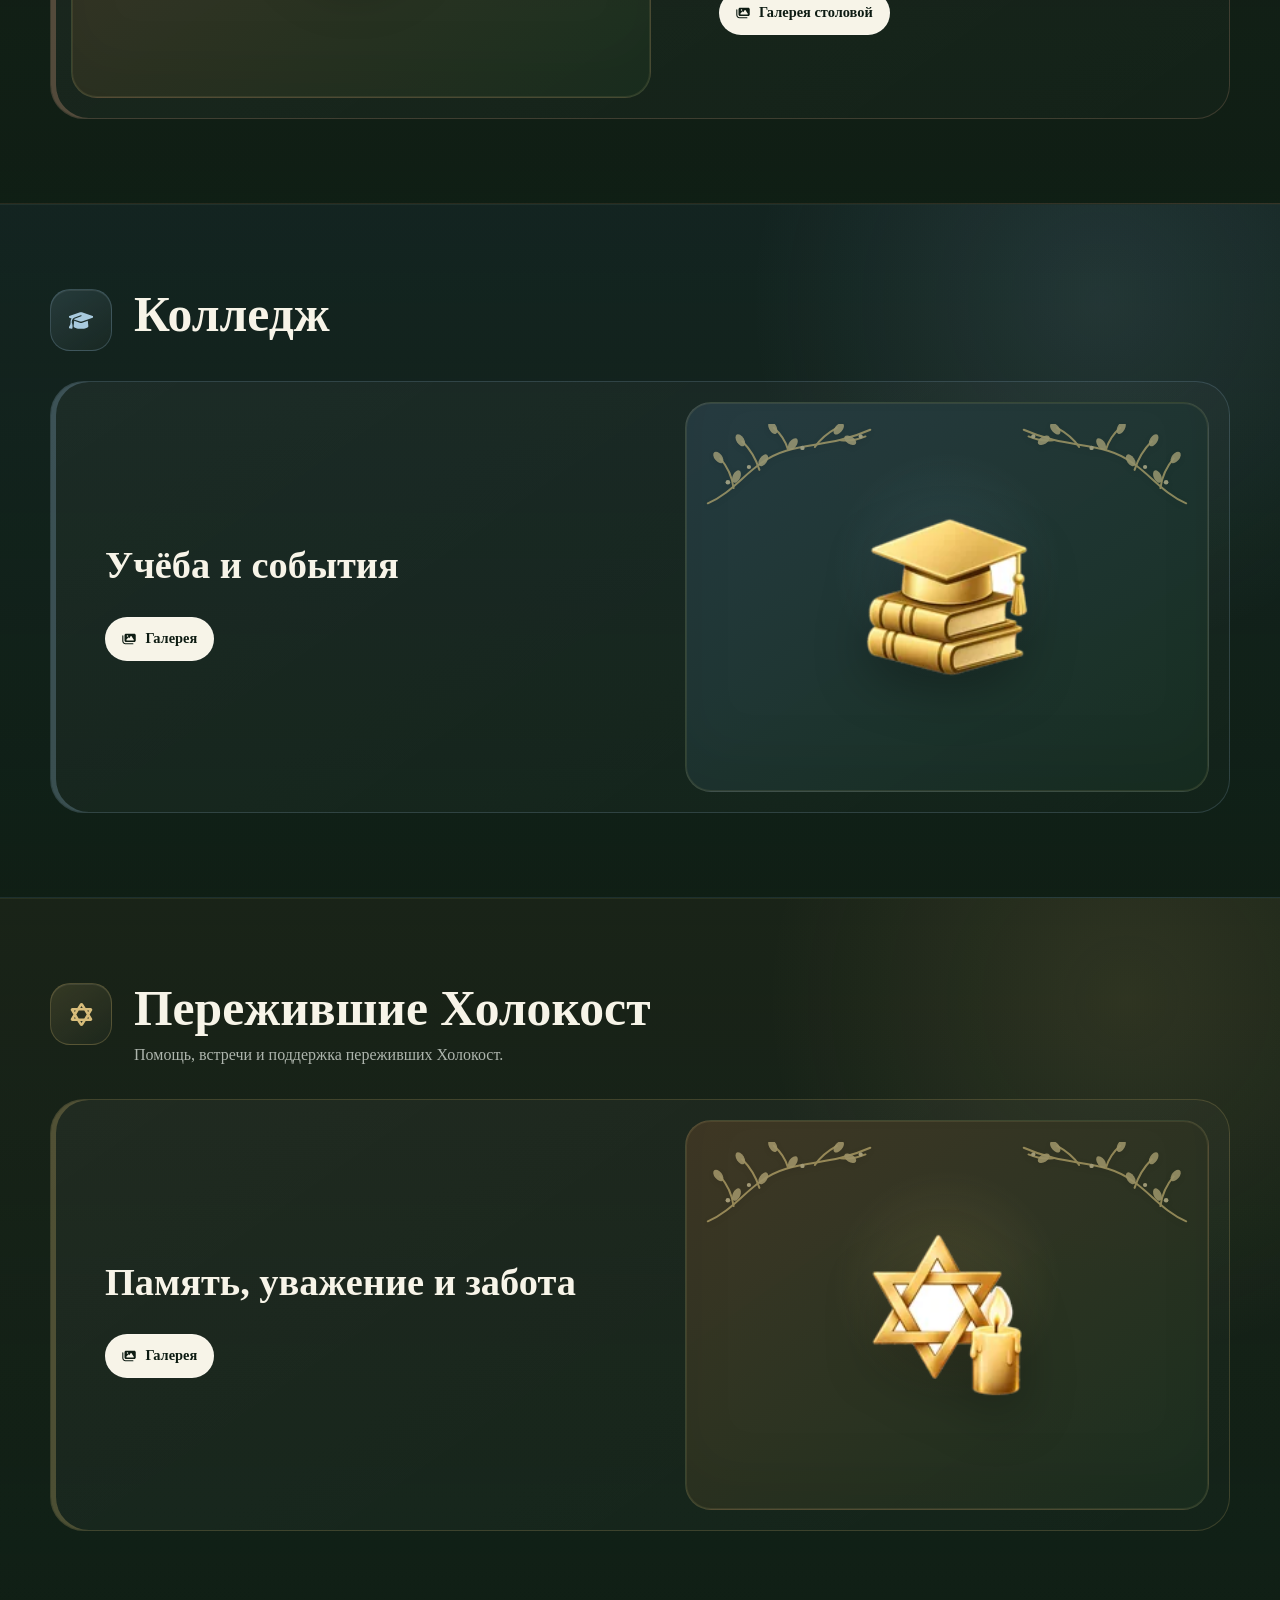
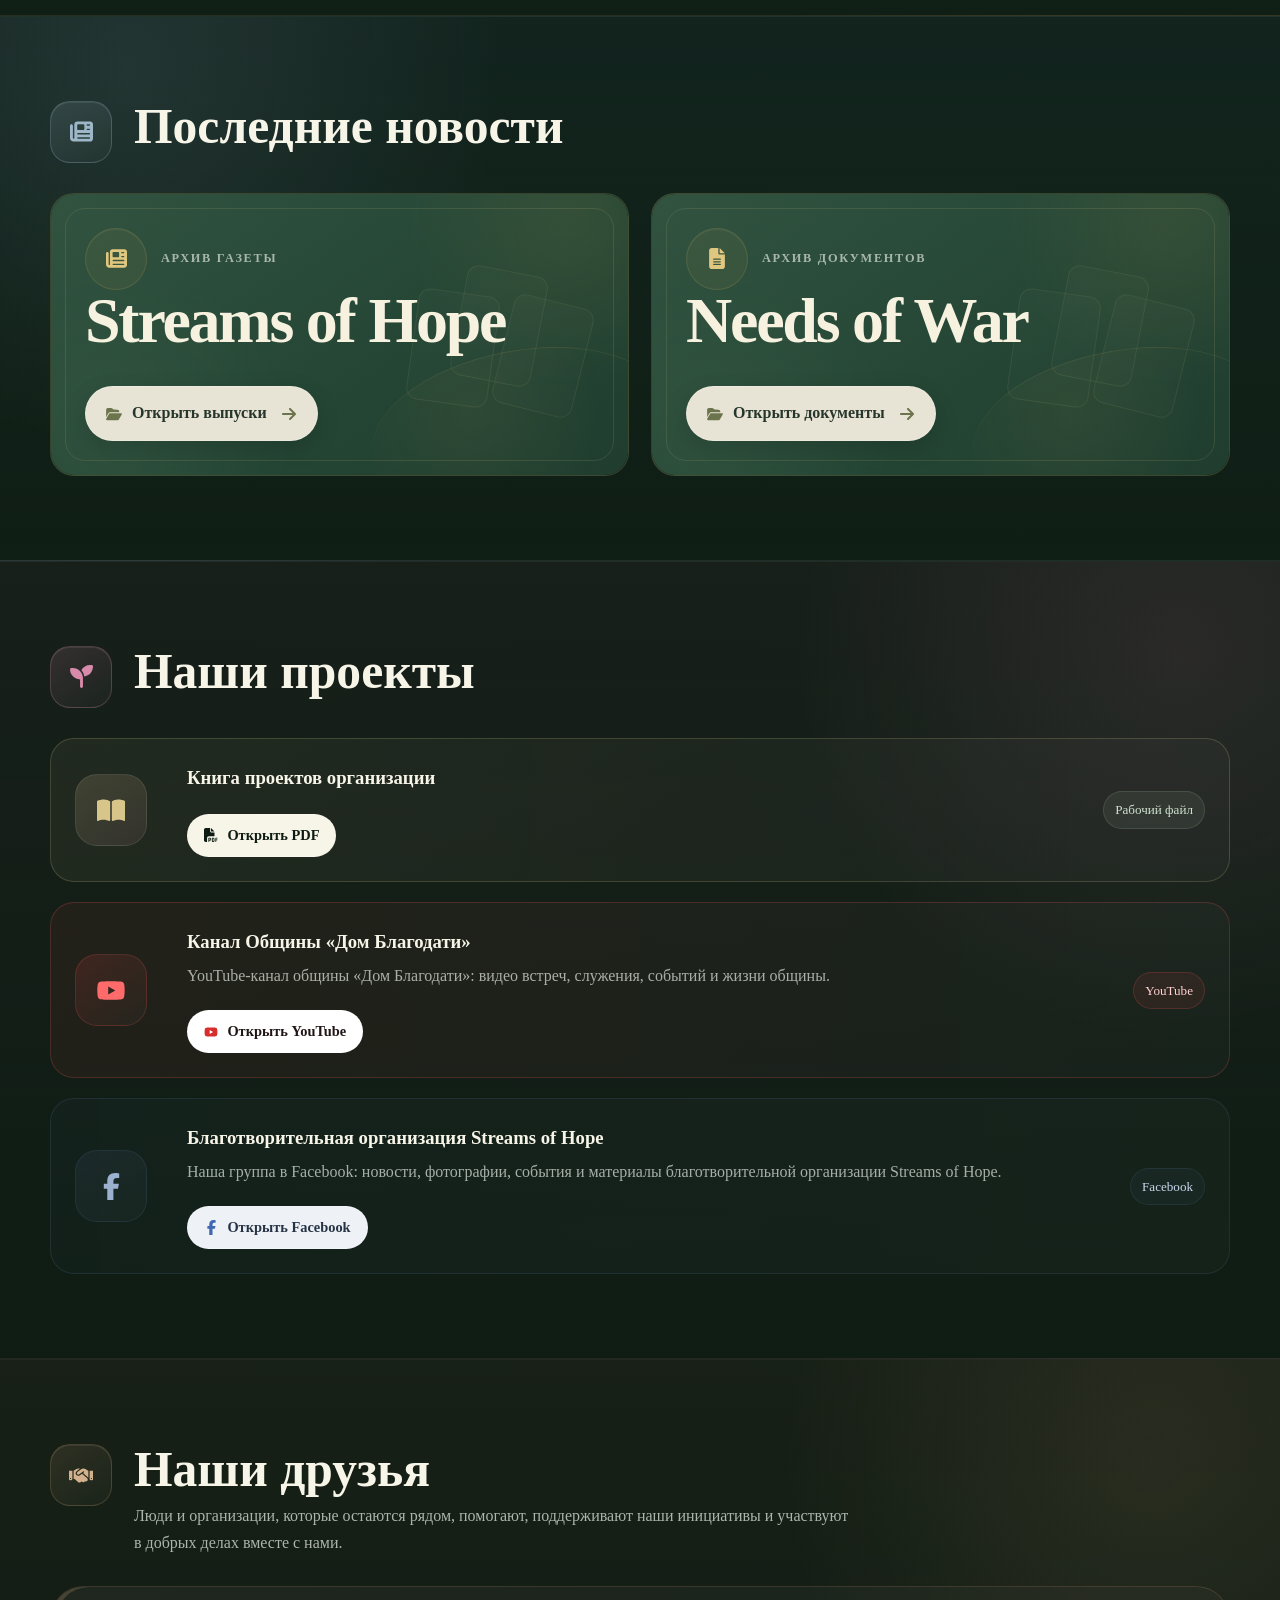
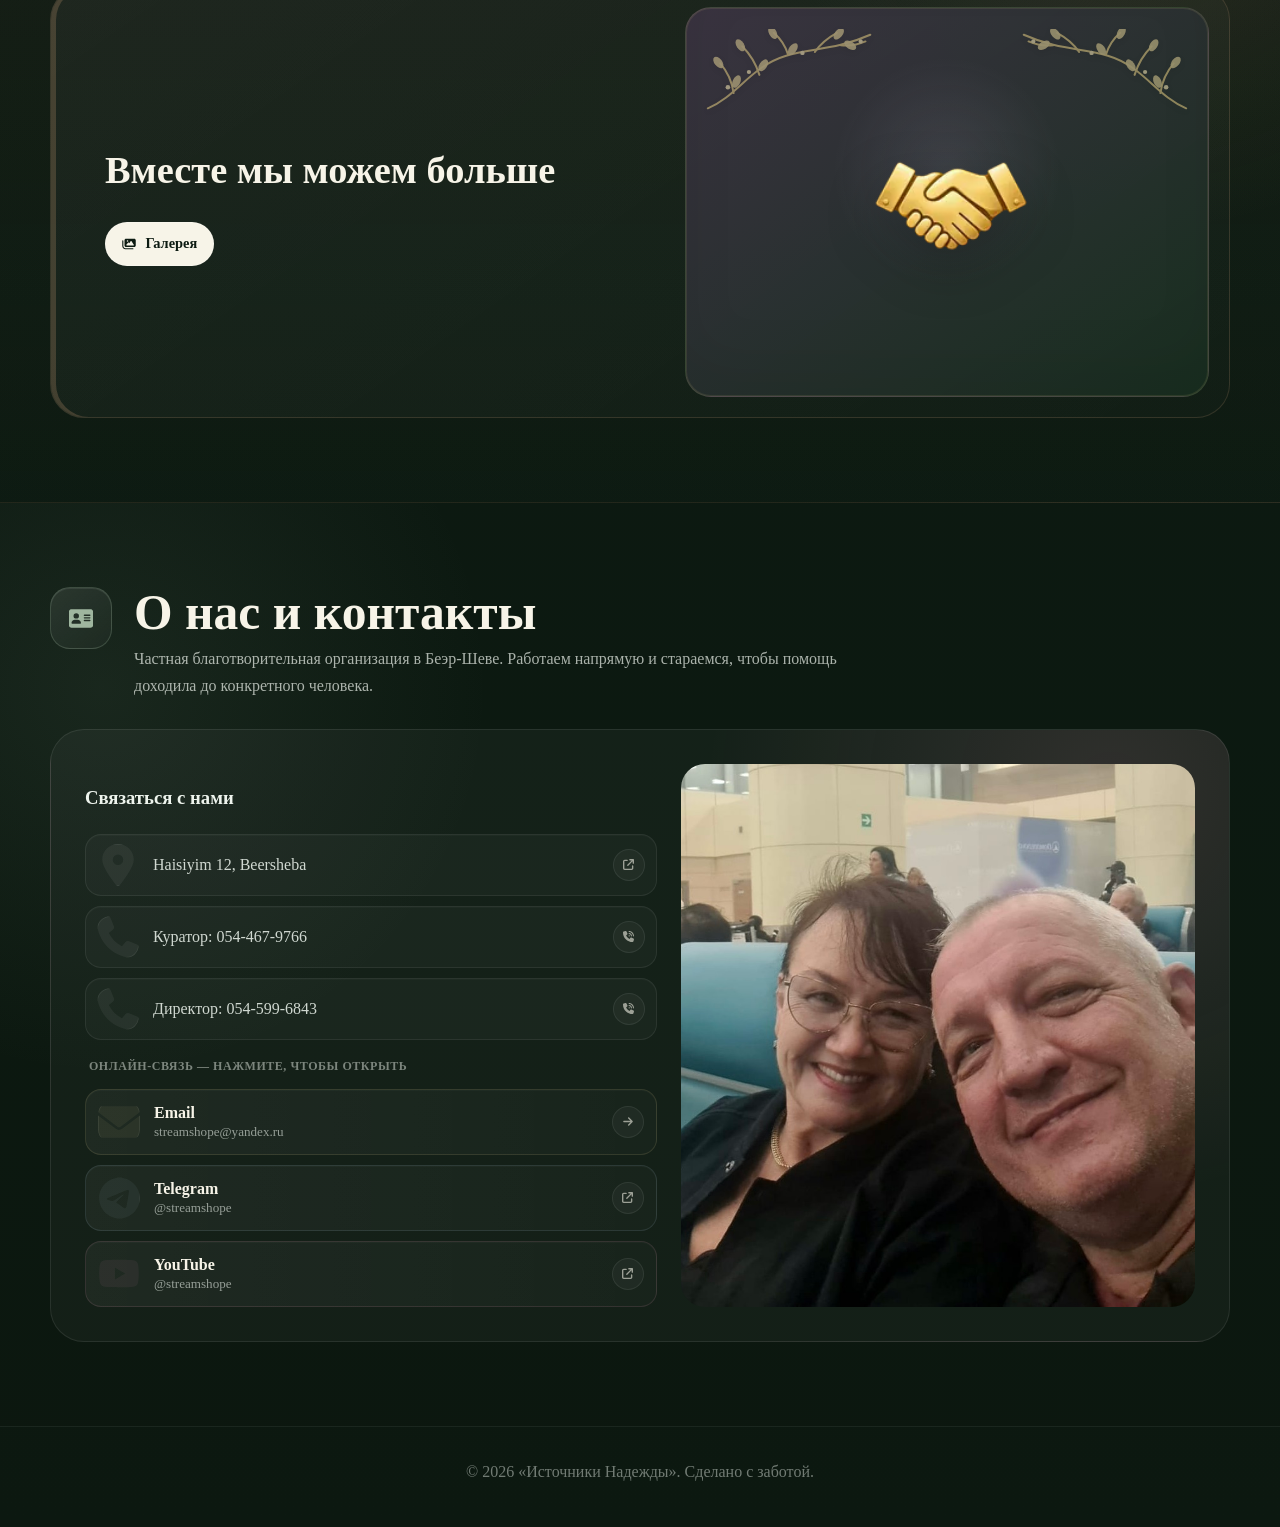
==== commit af70b750: "Remove external runtime dependencies and use local icons" ====
--- a/index.html
+++ b/index.html
@@ -8,17 +8,8 @@
   <meta http-equiv="Expires" content="0">
   <meta name="description" content="Источники Надежды — частная благотворительная помощь репатриантам, малоимущим, детям войны и матерям-одиночкам в Беэр-Шеве.">
   <title>Источники Надежды — благотворительная помощь в Беэр-Шеве</title>
-  <!-- Google tag (gtag.js) -->
-  <script async src="https://www.googletagmanager.com/gtag/js?id=G-9MWY4W7ZRP"></script>
-  <script>
-    window.dataLayer = window.dataLayer || [];
-    function gtag(){dataLayer.push(arguments);}
-    gtag('js', new Date());
-    gtag('config', 'G-9MWY4W7ZRP');
-  </script>
-
-  <link rel="preconnect" href="https://cdnjs.cloudflare.com">
-  <link rel="stylesheet" href="https://cdnjs.cloudflare.com/ajax/libs/font-awesome/6.4.0/css/all.min.css">
+<link rel="stylesheet" href="assets/icons/site-icons-a.css?v=20260923-1">
+  <link rel="stylesheet" href="assets/icons/site-icons-b.css?v=20260923-1">
   <link rel="stylesheet" href="style.css?v=20260923-30">
 </head>
 
--- a/assets/icons/site-icons-a.css
+++ b/assets/icons/site-icons-a.css
@@ -0,0 +1,19 @@
+/* Self-contained icon subset A. No CDN required. */
+.fas,.far,.fab{display:inline-block;width:1em;height:1em;min-width:1em;vertical-align:-.125em;background-color:currentColor;-webkit-mask:var(--fa-icon) center/contain no-repeat;mask:var(--fa-icon) center/contain no-repeat;font-style:normal;line-height:1;flex:0 0 auto;}
+.fa-facebook-f{--fa-icon:url("data:image/svg+xml,%3Csvg%20xmlns%3D%22http%3A%2F%2Fwww.w3.org%2F2000%2Fsvg%22%20viewBox%3D%220%200%20320%20512%22%3E%3Cpath%20d%3D%22M80%20299.3V512H196V299.3h86.5l18-97.8H196V166.9c0-51.7%2020.3-71.5%2072.7-71.5c16.3%200%2029.4%20.4%2037%201.2V7.9C291.4%204%20256.4%200%20236.2%200C129.3%200%2080%2050.5%2080%20159.4v42.1H14v97.8H80z%22%2F%3E%3C%2Fsvg%3E");}
+.fa-youtube{--fa-icon:url("data:image/svg+xml,%3Csvg%20xmlns%3D%22http%3A%2F%2Fwww.w3.org%2F2000%2Fsvg%22%20viewBox%3D%220%200%20576%20512%22%3E%3Cpath%20d%3D%22M549.655%20124.083c-6.281-23.65-24.787-42.276-48.284-48.597C458.781%2064%20288%2064%20288%2064S117.22%2064%2074.629%2075.486c-23.497%206.322-42.003%2024.947-48.284%2048.597-11.412%2042.867-11.412%20132.305-11.412%20132.305s0%2089.438%2011.412%20132.305c6.281%2023.65%2024.787%2041.5%2048.284%2047.821C117.22%20448%20288%20448%20288%20448s170.78%200%20213.371-11.486c23.497-6.321%2042.003-24.171%2048.284-47.821%2011.412-42.867%2011.412-132.305%2011.412-132.305s0-89.438-11.412-132.305zm-317.51%20213.508V175.185l142.739%2081.205-142.739%2081.201z%22%2F%3E%3C%2Fsvg%3E");}
+.fa-telegram-plane{--fa-icon:url("data:image/svg+xml,%3Csvg%20xmlns%3D%22http%3A%2F%2Fwww.w3.org%2F2000%2Fsvg%22%20viewBox%3D%220%200%20496%20512%22%3E%3Cpath%20d%3D%22M248%2C8C111.033%2C8%2C0%2C119.033%2C0%2C256S111.033%2C504%2C248%2C504%2C496%2C392.967%2C496%2C256%2C384.967%2C8%2C248%2C8ZM362.952%2C176.66c-3.732%2C39.215-19.881%2C134.378-28.1%2C178.3-3.476%2C18.584-10.322%2C24.816-16.948%2C25.425-14.4%2C1.326-25.338-9.517-39.287-18.661-21.827-14.308-34.158-23.215-55.346-37.177-24.485-16.135-8.612-25%2C5.342-39.5%2C3.652-3.793%2C67.107-61.51%2C68.335-66.746.153-.655.3-3.1-1.154-4.384s-3.59-.849-5.135-.5q-3.283.746-104.608%2C69.142-14.845%2C10.194-26.894%2C9.934c-8.855-.191-25.888-5.006-38.551-9.123-15.531-5.048-27.875-7.717-26.8-16.291q.84-6.7%2C18.45-13.7%2C108.446-47.248%2C144.628-62.3c68.872-28.647%2C83.183-33.623%2C92.511-33.789%2C2.052-.034%2C6.639.474%2C9.61%2C2.885a10.452%2C10.452%2C0%2C0%2C1%2C3.53%2C6.716A43.765%2C43.765%2C0%2C0%2C1%2C362.952%2C176.66Z%22%2F%3E%3C%2Fsvg%3E");}
+.fa-clock{--fa-icon:url("data:image/svg+xml,%3Csvg%20xmlns%3D%22http%3A%2F%2Fwww.w3.org%2F2000%2Fsvg%22%20viewBox%3D%220%200%20512%20512%22%3E%3Cpath%20d%3D%22M464%20256A208%20208%200%201%201%2048%20256a208%20208%200%201%201%20416%200zM0%20256a256%20256%200%201%200%20512%200A256%20256%200%201%200%200%20256zM232%20120l0%20136c0%208%204%2015.5%2010.7%2020l96%2064c11%207.4%2025.9%204.4%2033.3-6.7s4.4-25.9-6.7-33.3L280%20243.2%20280%20120c0-13.3-10.7-24-24-24s-24%2010.7-24%2024z%22%2F%3E%3C%2Fsvg%3E");}
+.fa-address-card{--fa-icon:url("data:image/svg+xml,%3Csvg%20xmlns%3D%22http%3A%2F%2Fwww.w3.org%2F2000%2Fsvg%22%20viewBox%3D%220%200%20576%20512%22%3E%3Cpath%20d%3D%22M64%2032C28.7%2032%200%2060.7%200%2096L0%20416c0%2035.3%2028.7%2064%2064%2064l448%200c35.3%200%2064-28.7%2064-64l0-320c0-35.3-28.7-64-64-64L64%2032zm80%20256l64%200c44.2%200%2080%2035.8%2080%2080c0%208.8-7.2%2016-16%2016L80%20384c-8.8%200-16-7.2-16-16c0-44.2%2035.8-80%2080-80zm-32-96a64%2064%200%201%201%20128%200%2064%2064%200%201%201%20-128%200zm256-32l128%200c8.8%200%2016%207.2%2016%2016s-7.2%2016-16%2016l-128%200c-8.8%200-16-7.2-16-16s7.2-16%2016-16zm0%2064l128%200c8.8%200%2016%207.2%2016%2016s-7.2%2016-16%2016l-128%200c-8.8%200-16-7.2-16-16s7.2-16%2016-16zm0%2064l128%200c8.8%200%2016%207.2%2016%2016s-7.2%2016-16%2016l-128%200c-8.8%200-16-7.2-16-16s7.2-16%2016-16z%22%2F%3E%3C%2Fsvg%3E");}
+.fa-arrow-left{--fa-icon:url("data:image/svg+xml,%3Csvg%20xmlns%3D%22http%3A%2F%2Fwww.w3.org%2F2000%2Fsvg%22%20viewBox%3D%220%200%20448%20512%22%3E%3Cpath%20d%3D%22M9.4%20233.4c-12.5%2012.5-12.5%2032.8%200%2045.3l160%20160c12.5%2012.5%2032.8%2012.5%2045.3%200s12.5-32.8%200-45.3L109.2%20288%20416%20288c17.7%200%2032-14.3%2032-32s-14.3-32-32-32l-306.7%200L214.6%20118.6c12.5-12.5%2012.5-32.8%200-45.3s-32.8-12.5-45.3%200l-160%20160z%22%2F%3E%3C%2Fsvg%3E");}
+.fa-arrow-right{--fa-icon:url("data:image/svg+xml,%3Csvg%20xmlns%3D%22http%3A%2F%2Fwww.w3.org%2F2000%2Fsvg%22%20viewBox%3D%220%200%20448%20512%22%3E%3Cpath%20d%3D%22M438.6%20278.6c12.5-12.5%2012.5-32.8%200-45.3l-160-160c-12.5-12.5-32.8-12.5-45.3%200s-12.5%2032.8%200%2045.3L338.8%20224%2032%20224c-17.7%200-32%2014.3-32%2032s14.3%2032%2032%2032l306.7%200L233.4%20393.4c-12.5%2012.5-12.5%2032.8%200%2045.3s32.8%2012.5%2045.3%200l160-160z%22%2F%3E%3C%2Fsvg%3E");}
+.fa-arrow-up-right-from-square{--fa-icon:url("data:image/svg+xml,%3Csvg%20xmlns%3D%22http%3A%2F%2Fwww.w3.org%2F2000%2Fsvg%22%20viewBox%3D%220%200%20512%20512%22%3E%3Cpath%20d%3D%22M320%200c-17.7%200-32%2014.3-32%2032s14.3%2032%2032%2032l82.7%200L201.4%20265.4c-12.5%2012.5-12.5%2032.8%200%2045.3s32.8%2012.5%2045.3%200L448%20109.3l0%2082.7c0%2017.7%2014.3%2032%2032%2032s32-14.3%2032-32l0-160c0-17.7-14.3-32-32-32L320%200zM80%2032C35.8%2032%200%2067.8%200%20112L0%20432c0%2044.2%2035.8%2080%2080%2080l320%200c44.2%200%2080-35.8%2080-80l0-112c0-17.7-14.3-32-32-32s-32%2014.3-32%2032l0%20112c0%208.8-7.2%2016-16%2016L80%20448c-8.8%200-16-7.2-16-16l0-320c0-8.8%207.2-16%2016-16l112%200c17.7%200%2032-14.3%2032-32s-14.3-32-32-32L80%2032z%22%2F%3E%3C%2Fsvg%3E");}
+.fa-book-open{--fa-icon:url("data:image/svg+xml,%3Csvg%20xmlns%3D%22http%3A%2F%2Fwww.w3.org%2F2000%2Fsvg%22%20viewBox%3D%220%200%20576%20512%22%3E%3Cpath%20d%3D%22M249.6%20471.5c10.8%203.8%2022.4-4.1%2022.4-15.5l0-377.4c0-4.2-1.6-8.4-5-11C247.4%2052%20202.4%2032%20144%2032C93.5%2032%2046.3%2045.3%2018.1%2056.1C6.8%2060.5%200%2071.7%200%2083.8L0%20454.1c0%2011.9%2012.8%2020.2%2024.1%2016.5C55.6%20460.1%20105.5%20448%20144%20448c33.9%200%2079%2014%20105.6%2023.5zm76.8%200C353%20462%20398.1%20448%20432%20448c38.5%200%2088.4%2012.1%20119.9%2022.6c11.3%203.8%2024.1-4.6%2024.1-16.5l0-370.3c0-12.1-6.8-23.3-18.1-27.6C529.7%2045.3%20482.5%2032%20432%2032c-58.4%200-103.4%2020-123%2035.6c-3.3%202.6-5%206.8-5%2011L304%20456c0%2011.4%2011.7%2019.3%2022.4%2015.5z%22%2F%3E%3C%2Fsvg%3E");}
+.fa-bowl-food{--fa-icon:url("data:image/svg+xml,%3Csvg%20xmlns%3D%22http%3A%2F%2Fwww.w3.org%2F2000%2Fsvg%22%20viewBox%3D%220%200%20512%20512%22%3E%3Cpath%20d%3D%22M0%20192c0-35.3%2028.7-64%2064-64c.5%200%201.1%200%201.6%200C73%2091.5%20105.3%2064%20144%2064c15%200%2029%204.1%2040.9%2011.2C198.2%2049.6%20225.1%2032%20256%2032s57.8%2017.6%2071.1%2043.2C339%2068.1%20353%2064%20368%2064c38.7%200%2071%2027.5%2078.4%2064c.5%200%201.1%200%201.6%200c35.3%200%2064%2028.7%2064%2064c0%2011.7-3.1%2022.6-8.6%2032L8.6%20224C3.1%20214.6%200%20203.7%200%20192zm0%2091.4C0%20268.3%2012.3%20256%2027.4%20256l457.1%200c15.1%200%2027.4%2012.3%2027.4%2027.4c0%2070.5-44.4%20130.7-106.7%20154.1L403.5%20452c-2%2016-15.6%2028-31.8%2028l-231.5%200c-16.1%200-29.8-12-31.8-28l-1.8-14.4C44.4%20414.1%200%20353.9%200%20283.4z%22%2F%3E%3C%2Fsvg%3E");}
+.fa-box-archive{--fa-icon:url("data:image/svg+xml,%3Csvg%20xmlns%3D%22http%3A%2F%2Fwww.w3.org%2F2000%2Fsvg%22%20viewBox%3D%220%200%20512%20512%22%3E%3Cpath%20d%3D%22M32%2032l448%200c17.7%200%2032%2014.3%2032%2032l0%2032c0%2017.7-14.3%2032-32%2032L32%20128C14.3%20128%200%20113.7%200%2096L0%2064C0%2046.3%2014.3%2032%2032%2032zm0%20128l448%200%200%20256c0%2035.3-28.7%2064-64%2064L96%20480c-35.3%200-64-28.7-64-64l0-256zm128%2080c0%208.8%207.2%2016%2016%2016l160%200c8.8%200%2016-7.2%2016-16s-7.2-16-16-16l-160%200c-8.8%200-16%207.2-16%2016z%22%2F%3E%3C%2Fsvg%3E");}
+.fa-calendar-days{--fa-icon:url("data:image/svg+xml,%3Csvg%20xmlns%3D%22http%3A%2F%2Fwww.w3.org%2F2000%2Fsvg%22%20viewBox%3D%220%200%20448%20512%22%3E%3Cpath%20d%3D%22M128%200c17.7%200%2032%2014.3%2032%2032l0%2032%20128%200%200-32c0-17.7%2014.3-32%2032-32s32%2014.3%2032%2032l0%2032%2048%200c26.5%200%2048%2021.5%2048%2048l0%2048L0%20160l0-48C0%2085.5%2021.5%2064%2048%2064l48%200%200-32c0-17.7%2014.3-32%2032-32zM0%20192l448%200%200%20272c0%2026.5-21.5%2048-48%2048L48%20512c-26.5%200-48-21.5-48-48L0%20192zm64%2080l0%2032c0%208.8%207.2%2016%2016%2016l32%200c8.8%200%2016-7.2%2016-16l0-32c0-8.8-7.2-16-16-16l-32%200c-8.8%200-16%207.2-16%2016zm128%200l0%2032c0%208.8%207.2%2016%2016%2016l32%200c8.8%200%2016-7.2%2016-16l0-32c0-8.8-7.2-16-16-16l-32%200c-8.8%200-16%207.2-16%2016zm144-16c-8.8%200-16%207.2-16%2016l0%2032c0%208.8%207.2%2016%2016%2016l32%200c8.8%200%2016-7.2%2016-16l0-32c0-8.8-7.2-16-16-16l-32%200zM64%20400l0%2032c0%208.8%207.2%2016%2016%2016l32%200c8.8%200%2016-7.2%2016-16l0-32c0-8.8-7.2-16-16-16l-32%200c-8.8%200-16%207.2-16%2016zm144-16c-8.8%200-16%207.2-16%2016l0%2032c0%208.8%207.2%2016%2016%2016l32%200c8.8%200%2016-7.2%2016-16l0-32c0-8.8-7.2-16-16-16l-32%200zm112%2016l0%2032c0%208.8%207.2%2016%2016%2016l32%200c8.8%200%2016-7.2%2016-16l0-32c0-8.8-7.2-16-16-16l-32%200c-8.8%200-16%207.2-16%2016z%22%2F%3E%3C%2Fsvg%3E");}
+.fa-chevron-down{--fa-icon:url("data:image/svg+xml,%3Csvg%20xmlns%3D%22http%3A%2F%2Fwww.w3.org%2F2000%2Fsvg%22%20viewBox%3D%220%200%20512%20512%22%3E%3Cpath%20d%3D%22M233.4%20406.6c12.5%2012.5%2032.8%2012.5%2045.3%200l192-192c12.5-12.5%2012.5-32.8%200-45.3s-32.8-12.5-45.3%200L256%20338.7%2086.6%20169.4c-12.5-12.5-32.8-12.5-45.3%200s-12.5%2032.8%200%2045.3l192%20192z%22%2F%3E%3C%2Fsvg%3E");}
+.fa-envelope{--fa-icon:url("data:image/svg+xml,%3Csvg%20xmlns%3D%22http%3A%2F%2Fwww.w3.org%2F2000%2Fsvg%22%20viewBox%3D%220%200%20512%20512%22%3E%3Cpath%20d%3D%22M48%2064C21.5%2064%200%2085.5%200%20112c0%2015.1%207.1%2029.3%2019.2%2038.4L236.8%20313.6c11.4%208.5%2027%208.5%2038.4%200L492.8%20150.4c12.1-9.1%2019.2-23.3%2019.2-38.4c0-26.5-21.5-48-48-48L48%2064zM0%20176L0%20384c0%2035.3%2028.7%2064%2064%2064l384%200c35.3%200%2064-28.7%2064-64l0-208L294.4%20339.2c-22.8%2017.1-54%2017.1-76.8%200L0%20176z%22%2F%3E%3C%2Fsvg%3E");}
+.fa-file-lines{--fa-icon:url("data:image/svg+xml,%3Csvg%20xmlns%3D%22http%3A%2F%2Fwww.w3.org%2F2000%2Fsvg%22%20viewBox%3D%220%200%20384%20512%22%3E%3Cpath%20d%3D%22M64%200C28.7%200%200%2028.7%200%2064L0%20448c0%2035.3%2028.7%2064%2064%2064l256%200c35.3%200%2064-28.7%2064-64l0-288-128%200c-17.7%200-32-14.3-32-32L224%200%2064%200zM256%200l0%20128%20128%200L256%200zM112%20256l160%200c8.8%200%2016%207.2%2016%2016s-7.2%2016-16%2016l-160%200c-8.8%200-16-7.2-16-16s7.2-16%2016-16zm0%2064l160%200c8.8%200%2016%207.2%2016%2016s-7.2%2016-16%2016l-160%200c-8.8%200-16-7.2-16-16s7.2-16%2016-16zm0%2064l160%200c8.8%200%2016%207.2%2016%2016s-7.2%2016-16%2016l-160%200c-8.8%200-16-7.2-16-16s7.2-16%2016-16z%22%2F%3E%3C%2Fsvg%3E");}
+.fa-file-pdf{--fa-icon:url("data:image/svg+xml,%3Csvg%20xmlns%3D%22http%3A%2F%2Fwww.w3.org%2F2000%2Fsvg%22%20viewBox%3D%220%200%20512%20512%22%3E%3Cpath%20d%3D%22M0%2064C0%2028.7%2028.7%200%2064%200L224%200l0%20128c0%2017.7%2014.3%2032%2032%2032l128%200%200%20144-208%200c-35.3%200-64%2028.7-64%2064l0%20144-48%200c-35.3%200-64-28.7-64-64L0%2064zm384%2064l-128%200L256%200%20384%20128zM176%20352l32%200c30.9%200%2056%2025.1%2056%2056s-25.1%2056-56%2056l-16%200%200%2032c0%208.8-7.2%2016-16%2016s-16-7.2-16-16l0-48%200-80c0-8.8%207.2-16%2016-16zm32%2080c13.3%200%2024-10.7%2024-24s-10.7-24-24-24l-16%200%200%2048%2016%200zm96-80l32%200c26.5%200%2048%2021.5%2048%2048l0%2064c0%2026.5-21.5%2048-48%2048l-32%200c-8.8%200-16-7.2-16-16l0-128c0-8.8%207.2-16%2016-16zm32%20128c8.8%200%2016-7.2%2016-16l0-64c0-8.8-7.2-16-16-16l-16%200%200%2096%2016%200zm80-112c0-8.8%207.2-16%2016-16l48%200c8.8%200%2016%207.2%2016%2016s-7.2%2016-16%2016l-32%200%200%2032%2032%200c8.8%200%2016%207.2%2016%2016s-7.2%2016-16%2016l-32%200%200%2048c0%208.8-7.2%2016-16%2016s-16-7.2-16-16l0-64%200-64z%22%2F%3E%3C%2Fsvg%3E");}
+.fa-folder-open{--fa-icon:url("data:image/svg+xml,%3Csvg%20xmlns%3D%22http%3A%2F%2Fwww.w3.org%2F2000%2Fsvg%22%20viewBox%3D%220%200%20576%20512%22%3E%3Cpath%20d%3D%22M88.7%20223.8L0%20375.8%200%2096C0%2060.7%2028.7%2032%2064%2032l117.5%200c17%200%2033.3%206.7%2045.3%2018.7l26.5%2026.5c12%2012%2028.3%2018.7%2045.3%2018.7L416%2096c35.3%200%2064%2028.7%2064%2064l0%2032-336%200c-22.8%200-43.8%2012.1-55.3%2031.8zm27.6%2016.1C122.1%20230%20132.6%20224%20144%20224l400%200c11.5%200%2022%206.1%2027.7%2016.1s5.7%2022.2-.1%2032.1l-112%20192C453.9%20474%20443.4%20480%20432%20480L32%20480c-11.5%200-22-6.1-27.7-16.1s-5.7-22.2%20.1-32.1l112-192z%22%2F%3E%3C%2Fsvg%3E");}
--- a/assets/icons/site-icons-b.css
+++ b/assets/icons/site-icons-b.css
@@ -0,0 +1,17 @@
+/* Self-contained icon subset B. No CDN required. */
+.fa-graduation-cap{--fa-icon:url("data:image/svg+xml,%3Csvg%20xmlns%3D%22http%3A%2F%2Fwww.w3.org%2F2000%2Fsvg%22%20viewBox%3D%220%200%20640%20512%22%3E%3Cpath%20d%3D%22M320%2032c-8.1%200-16.1%201.4-23.7%204.1L15.8%20137.4C6.3%20140.9%200%20149.9%200%20160s6.3%2019.1%2015.8%2022.6l57.9%2020.9C57.3%20229.3%2048%20259.8%2048%20291.9l0%2028.1c0%2028.4-10.8%2057.7-22.3%2080.8c-6.5%2013-13.9%2025.8-22.5%2037.6C0%20442.7-.9%20448.3%20.9%20453.4s6%208.9%2011.2%2010.2l64%2016c4.2%201.1%208.7%20.3%2012.4-2s6.3-6.1%207.1-10.4c8.6-42.8%204.3-81.2-2.1-108.7C90.3%20344.3%2086%20329.8%2080%20316.5l0-24.6c0-30.2%2010.2-58.7%2027.9-81.5c12.9-15.5%2029.6-28%2049.2-35.7l157-61.7c8.2-3.2%2017.5%20.8%2020.7%209s-.8%2017.5-9%2020.7l-157%2061.7c-12.4%204.9-23.3%2012.4-32.2%2021.6l159.6%2057.6c7.6%202.7%2015.6%204.1%2023.7%204.1s16.1-1.4%2023.7-4.1L624.2%20182.6c9.5-3.4%2015.8-12.5%2015.8-22.6s-6.3-19.1-15.8-22.6L343.7%2036.1C336.1%2033.4%20328.1%2032%20320%2032zM128%20408c0%2035.3%2086%2072%20192%2072s192-36.7%20192-72L496.7%20262.6%20354.5%20314c-11.1%204-22.8%206-34.5%206s-23.5-2-34.5-6L143.3%20262.6%20128%20408z%22%2F%3E%3C%2Fsvg%3E");}
+.fa-handshake{--fa-icon:url("data:image/svg+xml,%3Csvg%20xmlns%3D%22http%3A%2F%2Fwww.w3.org%2F2000%2Fsvg%22%20viewBox%3D%220%200%20640%20512%22%3E%3Cpath%20d%3D%22M323.4%2085.2l-96.8%2078.4c-16.1%2013-19.2%2036.4-7%2053.1c12.9%2017.8%2038%2021.3%2055.3%207.8l99.3-77.2c7-5.4%2017-4.2%2022.5%202.8s4.2%2017-2.8%2022.5l-20.9%2016.2L512%20316.8%20512%20128l-.7%200-3.9-2.5L434.8%2079c-15.3-9.8-33.2-15-51.4-15c-21.8%200-43%207.5-60%2021.2zm22.8%20124.4l-51.7%2040.2C263%20274.4%20217.3%20268%20193.7%20235.6c-22.2-30.5-16.6-73.1%2012.7-96.8l83.2-67.3c-11.6-4.9-24.1-7.4-36.8-7.4C234%2064%20215.7%2069.6%20200%2080l-72%2048%200%20224%2028.2%200%2091.4%2083.4c19.6%2017.9%2049.9%2016.5%2067.8-3.1c5.5-6.1%209.2-13.2%2011.1-20.6l17%2015.6c19.5%2017.9%2049.9%2016.6%2067.8-2.9c4.5-4.9%207.8-10.6%209.9-16.5c19.4%2013%2045.8%2010.3%2062.1-7.5c17.9-19.5%2016.6-49.9-2.9-67.8l-134.2-123zM16%20128c-8.8%200-16%207.2-16%2016L0%20352c0%2017.7%2014.3%2032%2032%2032l32%200c17.7%200%2032-14.3%2032-32l0-224-80%200zM48%20320a16%2016%200%201%201%200%2032%2016%2016%200%201%201%200-32zM544%20128l0%20224c0%2017.7%2014.3%2032%2032%2032l32%200c17.7%200%2032-14.3%2032-32l0-208c0-8.8-7.2-16-16-16l-80%200zm32%20208a16%2016%200%201%201%2032%200%2016%2016%200%201%201%20-32%200z%22%2F%3E%3C%2Fsvg%3E");}
+.fa-heart{--fa-icon:url("data:image/svg+xml,%3Csvg%20xmlns%3D%22http%3A%2F%2Fwww.w3.org%2F2000%2Fsvg%22%20viewBox%3D%220%200%20512%20512%22%3E%3Cpath%20d%3D%22M47.6%20300.4L228.3%20469.1c7.5%207%2017.4%2010.9%2027.7%2010.9s20.2-3.9%2027.7-10.9L464.4%20300.4c30.4-28.3%2047.6-68%2047.6-109.5v-5.8c0-69.9-50.5-129.5-119.4-141C347%2036.5%20300.6%2051.4%20268%2084L256%2096%20244%2084c-32.6-32.6-79-47.5-124.6-39.9C50.5%2055.6%200%20115.2%200%20185.1v5.8c0%2041.5%2017.2%2081.2%2047.6%20109.5z%22%2F%3E%3C%2Fsvg%3E");}
+.fa-images{--fa-icon:url("data:image/svg+xml,%3Csvg%20xmlns%3D%22http%3A%2F%2Fwww.w3.org%2F2000%2Fsvg%22%20viewBox%3D%220%200%20576%20512%22%3E%3Cpath%20d%3D%22M160%2032c-35.3%200-64%2028.7-64%2064l0%20224c0%2035.3%2028.7%2064%2064%2064l352%200c35.3%200%2064-28.7%2064-64l0-224c0-35.3-28.7-64-64-64L160%2032zM396%20138.7l96%20144c4.9%207.4%205.4%2016.8%201.2%2024.6S480.9%20320%20472%20320l-144%200-48%200-80%200c-9.2%200-17.6-5.3-21.6-13.6s-2.9-18.2%202.9-25.4l64-80c4.6-5.7%2011.4-9%2018.7-9s14.2%203.3%2018.7%209l17.3%2021.6%2056-84C360.5%20132%20368%20128%20376%20128s15.5%204%2020%2010.7zM192%20128a32%2032%200%201%201%2064%200%2032%2032%200%201%201%20-64%200zM48%20120c0-13.3-10.7-24-24-24S0%20106.7%200%20120L0%20344c0%2075.1%2060.9%20136%20136%20136l320%200c13.3%200%2024-10.7%2024-24s-10.7-24-24-24l-320%200c-48.6%200-88-39.4-88-88l0-224z%22%2F%3E%3C%2Fsvg%3E");}
+.fa-location-dot{--fa-icon:url("data:image/svg+xml,%3Csvg%20xmlns%3D%22http%3A%2F%2Fwww.w3.org%2F2000%2Fsvg%22%20viewBox%3D%220%200%20384%20512%22%3E%3Cpath%20d%3D%22M215.7%20499.2C267%20435%20384%20279.4%20384%20192C384%2086%20298%200%20192%200S0%2086%200%20192c0%2087.4%20117%20243%20168.3%20307.2c12.3%2015.3%2035.1%2015.3%2047.4%200zM192%20128a64%2064%200%201%201%200%20128%2064%2064%200%201%201%200-128z%22%2F%3E%3C%2Fsvg%3E");}
+.fa-newspaper{--fa-icon:url("data:image/svg+xml,%3Csvg%20xmlns%3D%22http%3A%2F%2Fwww.w3.org%2F2000%2Fsvg%22%20viewBox%3D%220%200%20512%20512%22%3E%3Cpath%20d%3D%22M96%2096c0-35.3%2028.7-64%2064-64l288%200c35.3%200%2064%2028.7%2064%2064l0%20320c0%2035.3-28.7%2064-64%2064L80%20480c-44.2%200-80-35.8-80-80L0%20128c0-17.7%2014.3-32%2032-32s32%2014.3%2032%2032l0%20272c0%208.8%207.2%2016%2016%2016s16-7.2%2016-16L96%2096zm64%2024l0%2080c0%2013.3%2010.7%2024%2024%2024l112%200c13.3%200%2024-10.7%2024-24l0-80c0-13.3-10.7-24-24-24L184%2096c-13.3%200-24%2010.7-24%2024zm208-8c0%208.8%207.2%2016%2016%2016l48%200c8.8%200%2016-7.2%2016-16s-7.2-16-16-16l-48%200c-8.8%200-16%207.2-16%2016zm0%2096c0%208.8%207.2%2016%2016%2016l48%200c8.8%200%2016-7.2%2016-16s-7.2-16-16-16l-48%200c-8.8%200-16%207.2-16%2016zM160%20304c0%208.8%207.2%2016%2016%2016l256%200c8.8%200%2016-7.2%2016-16s-7.2-16-16-16l-256%200c-8.8%200-16%207.2-16%2016zm0%2096c0%208.8%207.2%2016%2016%2016l256%200c8.8%200%2016-7.2%2016-16s-7.2-16-16-16l-256%200c-8.8%200-16%207.2-16%2016z%22%2F%3E%3C%2Fsvg%3E");}
+.fa-people-carry-box{--fa-icon:url("data:image/svg+xml,%3Csvg%20xmlns%3D%22http%3A%2F%2Fwww.w3.org%2F2000%2Fsvg%22%20viewBox%3D%220%200%20640%20512%22%3E%3Cpath%20d%3D%22M80%2048a48%2048%200%201%201%2096%200A48%2048%200%201%201%2080%2048zm64%20193.7l0%2065.1%2051%2051c7.1%207.1%2011.8%2016.2%2013.4%2026.1l15.2%2090.9c2.9%2017.4-8.9%2033.9-26.3%2036.8s-33.9-8.9-36.8-26.3l-14.3-85.9L66.8%20320C54.8%20308%2048%20291.7%2048%20274.7l0-88.1c0-32.4%2026.2-58.6%2058.6-58.6c24.1%200%2046.5%2012%2059.9%2032l47.4%2071.1%2010.1%205%200-76.2c0-17.7%2014.3-32%2032-32l128%200c17.7%200%2032%2014.3%2032%2032l0%2076.2%2010.1-5L473.5%20160c13.3-20%2035.8-32%2059.9-32c32.4%200%2058.6%2026.2%2058.6%2058.6l0%2088.1c0%2017-6.7%2033.3-18.7%2045.3l-79.4%2079.4-14.3%2085.9c-2.9%2017.4-19.4%2029.2-36.8%2026.3s-29.2-19.4-26.3-36.8l15.2-90.9c1.6-9.9%206.3-19%2013.4-26.1l51-51%200-65.1-19%2028.5c-4.6%207-11%2012.6-18.5%2016.3l-59.6%2029.8c-2.4%201.3-4.9%202.2-7.6%202.8c-2.6%20.6-5.3%20.9-7.9%20.8l-126.7%200c-2.5%20.1-5-.2-7.5-.7c-2.9-.6-5.6-1.6-8.1-3l-59.5-29.8c-7.5-3.7-13.8-9.4-18.5-16.3l-19-28.5zM2.3%20468.1L50.1%20348.6l49.2%2049.2-37.6%2094c-6.6%2016.4-25.2%2024.4-41.6%2017.8S-4.3%20484.5%202.3%20468.1zM512%200a48%2048%200%201%201%200%2096%2048%2048%200%201%201%200-96zm77.9%20348.6l47.8%20119.5c6.6%2016.4-1.4%2035-17.8%2041.6s-35-1.4-41.6-17.8l-37.6-94%2049.2-49.2z%22%2F%3E%3C%2Fsvg%3E");}
+.fa-people-group{--fa-icon:url("data:image/svg+xml,%3Csvg%20xmlns%3D%22http%3A%2F%2Fwww.w3.org%2F2000%2Fsvg%22%20viewBox%3D%220%200%20640%20512%22%3E%3Cpath%20d%3D%22M72%2088a56%2056%200%201%201%20112%200A56%2056%200%201%201%2072%2088zM64%20245.7C54%20256.9%2048%20271.8%2048%20288s6%2031.1%2016%2042.3l0-84.7zm144.4-49.3C178.7%20222.7%20160%20261.2%20160%20304c0%2034.3%2012%2065.8%2032%2090.5l0%2021.5c0%2017.7-14.3%2032-32%2032l-64%200c-17.7%200-32-14.3-32-32l0-26.8C26.2%20371.2%200%20332.7%200%20288c0-61.9%2050.1-112%20112-112l32%200c24%200%2046.2%207.5%2064.4%2020.3zM448%20416l0-21.5c20-24.7%2032-56.2%2032-90.5c0-42.8-18.7-81.3-48.4-107.7C449.8%20183.5%20472%20176%20496%20176l32%200c61.9%200%20112%2050.1%20112%20112c0%2044.7-26.2%2083.2-64%20101.2l0%2026.8c0%2017.7-14.3%2032-32%2032l-64%200c-17.7%200-32-14.3-32-32zm8-328a56%2056%200%201%201%20112%200A56%2056%200%201%201%20456%2088zM576%20245.7l0%2084.7c10-11.3%2016-26.1%2016-42.3s-6-31.1-16-42.3zM320%2032a64%2064%200%201%201%200%20128%2064%2064%200%201%201%200-128zM240%20304c0%2016.2%206%2031%2016%2042.3l0-84.7c-10%2011.3-16%2026.1-16%2042.3zm144-42.3l0%2084.7c10-11.3%2016-26.1%2016-42.3s-6-31.1-16-42.3zM448%20304c0%2044.7-26.2%2083.2-64%20101.2l0%2042.8c0%2017.7-14.3%2032-32%2032l-64%200c-17.7%200-32-14.3-32-32l0-42.8c-37.8-18-64-56.5-64-101.2c0-61.9%2050.1-112%20112-112l32%200c61.9%200%20112%2050.1%20112%20112z%22%2F%3E%3C%2Fsvg%3E");}
+.fa-phone{--fa-icon:url("data:image/svg+xml,%3Csvg%20xmlns%3D%22http%3A%2F%2Fwww.w3.org%2F2000%2Fsvg%22%20viewBox%3D%220%200%20512%20512%22%3E%3Cpath%20d%3D%22M164.9%2024.6c-7.7-18.6-28-28.5-47.4-23.2l-88%2024C12.1%2030.2%200%2046%200%2064C0%20311.4%20200.6%20512%20448%20512c18%200%2033.8-12.1%2038.6-29.5l24-88c5.3-19.4-4.6-39.7-23.2-47.4l-96-40c-16.3-6.8-35.2-2.1-46.3%2011.6L304.7%20368C234.3%20334.7%20177.3%20277.7%20144%20207.3L193.3%20167c13.7-11.2%2018.4-30%2011.6-46.3l-40-96z%22%2F%3E%3C%2Fsvg%3E");}
+.fa-phone-volume{--fa-icon:url("data:image/svg+xml,%3Csvg%20xmlns%3D%22http%3A%2F%2Fwww.w3.org%2F2000%2Fsvg%22%20viewBox%3D%220%200%20512%20512%22%3E%3Cpath%20d%3D%22M280%200C408.1%200%20512%20103.9%20512%20232c0%2013.3-10.7%2024-24%2024s-24-10.7-24-24c0-101.6-82.4-184-184-184c-13.3%200-24-10.7-24-24s10.7-24%2024-24zm8%20192a32%2032%200%201%201%200%2064%2032%2032%200%201%201%200-64zm-32-72c0-13.3%2010.7-24%2024-24c75.1%200%20136%2060.9%20136%20136c0%2013.3-10.7%2024-24%2024s-24-10.7-24-24c0-48.6-39.4-88-88-88c-13.3%200-24-10.7-24-24zM117.5%201.4c19.4-5.3%2039.7%204.6%2047.4%2023.2l40%2096c6.8%2016.3%202.1%2035.2-11.6%2046.3L144%20207.3c33.3%2070.4%2090.3%20127.4%20160.7%20160.7L345%20318.7c11.2-13.7%2030-18.4%2046.3-11.6l96%2040c18.6%207.7%2028.5%2028%2023.2%2047.4l-24%2088C481.8%20499.9%20466%20512%20448%20512C200.6%20512%200%20311.4%200%2064C0%2046%2012.1%2030.2%2029.5%2025.4l88-24z%22%2F%3E%3C%2Fsvg%3E");}
+.fa-scroll{--fa-icon:url("data:image/svg+xml,%3Csvg%20xmlns%3D%22http%3A%2F%2Fwww.w3.org%2F2000%2Fsvg%22%20viewBox%3D%220%200%20576%20512%22%3E%3Cpath%20d%3D%22M0%2080l0%2048c0%2017.7%2014.3%2032%2032%2032l16%200%2048%200%200-80c0-26.5-21.5-48-48-48S0%2053.5%200%2080zM112%2032c10%2013.4%2016%2030%2016%2048l0%20304c0%2035.3%2028.7%2064%2064%2064s64-28.7%2064-64l0-5.3c0-32.4%2026.3-58.7%2058.7-58.7L480%20320l0-192c0-53-43-96-96-96L112%2032zM464%20480c61.9%200%20112-50.1%20112-112c0-8.8-7.2-16-16-16l-245.3%200c-14.7%200-26.7%2011.9-26.7%2026.7l0%205.3c0%2053-43%2096-96%2096l176%200%2096%200z%22%2F%3E%3C%2Fsvg%3E");}
+.fa-seedling{--fa-icon:url("data:image/svg+xml,%3Csvg%20xmlns%3D%22http%3A%2F%2Fwww.w3.org%2F2000%2Fsvg%22%20viewBox%3D%220%200%20512%20512%22%3E%3Cpath%20d%3D%22M512%2032c0%20113.6-84.6%20207.5-194.2%20222c-7.1-53.4-30.6-101.6-65.3-139.3C290.8%2046.3%20364%200%20448%200l32%200c17.7%200%2032%2014.3%2032%2032zM0%2096C0%2078.3%2014.3%2064%2032%2064l32%200c123.7%200%20224%20100.3%20224%20224l0%2032%200%20160c0%2017.7-14.3%2032-32%2032s-32-14.3-32-32l0-160C100.3%20320%200%20219.7%200%2096z%22%2F%3E%3C%2Fsvg%3E");}
+.fa-star-of-david{--fa-icon:url("data:image/svg+xml,%3Csvg%20xmlns%3D%22http%3A%2F%2Fwww.w3.org%2F2000%2Fsvg%22%20viewBox%3D%220%200%20512%20512%22%3E%3Cpath%20d%3D%22M404.2%20309.5L383.1%20344l42.3%200-21.1-34.5zM371.4%20256l-54-88-122.8%200-54%2088%2054%2088%20122.8%200%2054-88zm65.7%200l53.4%2087c3.6%205.9%205.5%2012.7%205.5%2019.6c0%2020.7-16.8%2037.4-37.4%2037.4l-109.8%200-56.2%2091.5C284.8%20504.3%20270.9%20512%20256%20512s-28.8-7.7-36.6-20.5L163.3%20400%2053.4%20400C32.8%20400%2016%20383.2%2016%20362.6c0-6.9%201.9-13.7%205.5-19.6l53.4-87L21.5%20169c-3.6-5.9-5.5-12.7-5.5-19.6C16%20128.8%2032.8%20112%2053.4%20112l109.8%200%2056.2-91.5C227.2%207.7%20241.1%200%20256%200s28.8%207.7%2036.6%2020.5L348.7%20112l109.8%200c20.7%200%2037.4%2016.8%2037.4%2037.4c0%206.9-1.9%2013.7-5.5%2019.6l-53.4%2087zm-54-88l21.1%2034.5L425.4%20168l-42.3%200zM283%20112L256%2068l-27%2044%2054%200zM128.9%20168l-42.3%200%2021.1%2034.5L128.9%20168zM107.8%20309.5L86.6%20344l42.3%200-21.1-34.5zM229%20400l27%2044%2027-44-54%200z%22%2F%3E%3C%2Fsvg%3E");}
+.fa-up-right-from-square{--fa-icon:url("data:image/svg+xml,%3Csvg%20xmlns%3D%22http%3A%2F%2Fwww.w3.org%2F2000%2Fsvg%22%20viewBox%3D%220%200%20512%20512%22%3E%3Cpath%20d%3D%22M352%200c-12.9%200-24.6%207.8-29.6%2019.8s-2.2%2025.7%206.9%2034.9L370.7%2096%20201.4%20265.4c-12.5%2012.5-12.5%2032.8%200%2045.3s32.8%2012.5%2045.3%200L416%20141.3l41.4%2041.4c9.2%209.2%2022.9%2011.9%2034.9%206.9s19.8-16.6%2019.8-29.6l0-128c0-17.7-14.3-32-32-32L352%200zM80%2032C35.8%2032%200%2067.8%200%20112L0%20432c0%2044.2%2035.8%2080%2080%2080l320%200c44.2%200%2080-35.8%2080-80l0-112c0-17.7-14.3-32-32-32s-32%2014.3-32%2032l0%20112c0%208.8-7.2%2016-16%2016L80%20448c-8.8%200-16-7.2-16-16l0-320c0-8.8%207.2-16%2016-16l112%200c17.7%200%2032-14.3%2032-32s-14.3-32-32-32L80%2032z%22%2F%3E%3C%2Fsvg%3E");}
+.fa-utensils{--fa-icon:url("data:image/svg+xml,%3Csvg%20xmlns%3D%22http%3A%2F%2Fwww.w3.org%2F2000%2Fsvg%22%20viewBox%3D%220%200%20448%20512%22%3E%3Cpath%20d%3D%22M416%200C400%200%20288%2032%20288%20176l0%20112c0%2035.3%2028.7%2064%2064%2064l32%200%200%20128c0%2017.7%2014.3%2032%2032%2032s32-14.3%2032-32l0-128%200-112%200-208c0-17.7-14.3-32-32-32zM64%2016C64%207.8%2057.9%201%2049.7%20.1S34.2%204.6%2032.4%2012.5L2.1%20148.8C.7%20155.1%200%20161.5%200%20167.9c0%2045.9%2035.1%2083.6%2080%2087.7L80%20480c0%2017.7%2014.3%2032%2032%2032s32-14.3%2032-32l0-224.4c44.9-4.1%2080-41.8%2080-87.7c0-6.4-.7-12.8-2.1-19.1L191.6%2012.5c-1.8-8-9.3-13.3-17.4-12.4S160%207.8%20160%2016l0%20134.2c0%205.4-4.4%209.8-9.8%209.8c-5.1%200-9.3-3.9-9.8-9L127.9%2014.6C127.2%206.3%20120.3%200%20112%200s-15.2%206.3-15.9%2014.6L83.7%20151c-.5%205.1-4.7%209-9.8%209c-5.4%200-9.8-4.4-9.8-9.8L64%2016zm48.3%20152l-.3%200-.3%200%20.3-.7%20.3%20.7z%22%2F%3E%3C%2Fsvg%3E");}
+.fa-hands-holding-heart{--fa-icon:url("data:image/svg+xml,%3Csvg%20xmlns%3D%22http%3A%2F%2Fwww.w3.org%2F2000%2Fsvg%22%20viewBox%3D%220%200%20576%20512%22%3E%3Cpath%20d%3D%22M163.9%20136.9c-29.4-29.8-29.4-78.2%200-108s77-29.8%20106.4%200l17.7%2018%2017.7-18c29.4-29.8%2077-29.8%20106.4%200s29.4%2078.2%200%20108L310.5%20240.1c-6.2%206.3-14.3%209.4-22.5%209.4s-16.3-3.1-22.5-9.4L163.9%20136.9zM568.2%20336.3c13.1%2017.8%209.3%2042.8-8.5%2055.9L433.1%20485.5c-23.4%2017.2-51.6%2026.5-80.7%2026.5L192%20512%2032%20512c-17.7%200-32-14.3-32-32l0-64c0-17.7%2014.3-32%2032-32l36.8%200%2044.9-36c22.7-18.2%2050.9-28%2080-28l78.3%200%2016%200%2064%200c17.7%200%2032%2014.3%2032%2032s-14.3%2032-32%2032l-64%200-16%200c-8.8%200-16%207.2-16%2016s7.2%2016%2016%2016l120.6%200%20119.7-88.2c17.8-13.1%2042.8-9.3%2055.9%208.5zM193.6%20384c0%200%200%200%200%200l-.9%200c.3%200%20.6%200%20.9%200z%22%2F%3E%3C%2Fsvg%3E");}
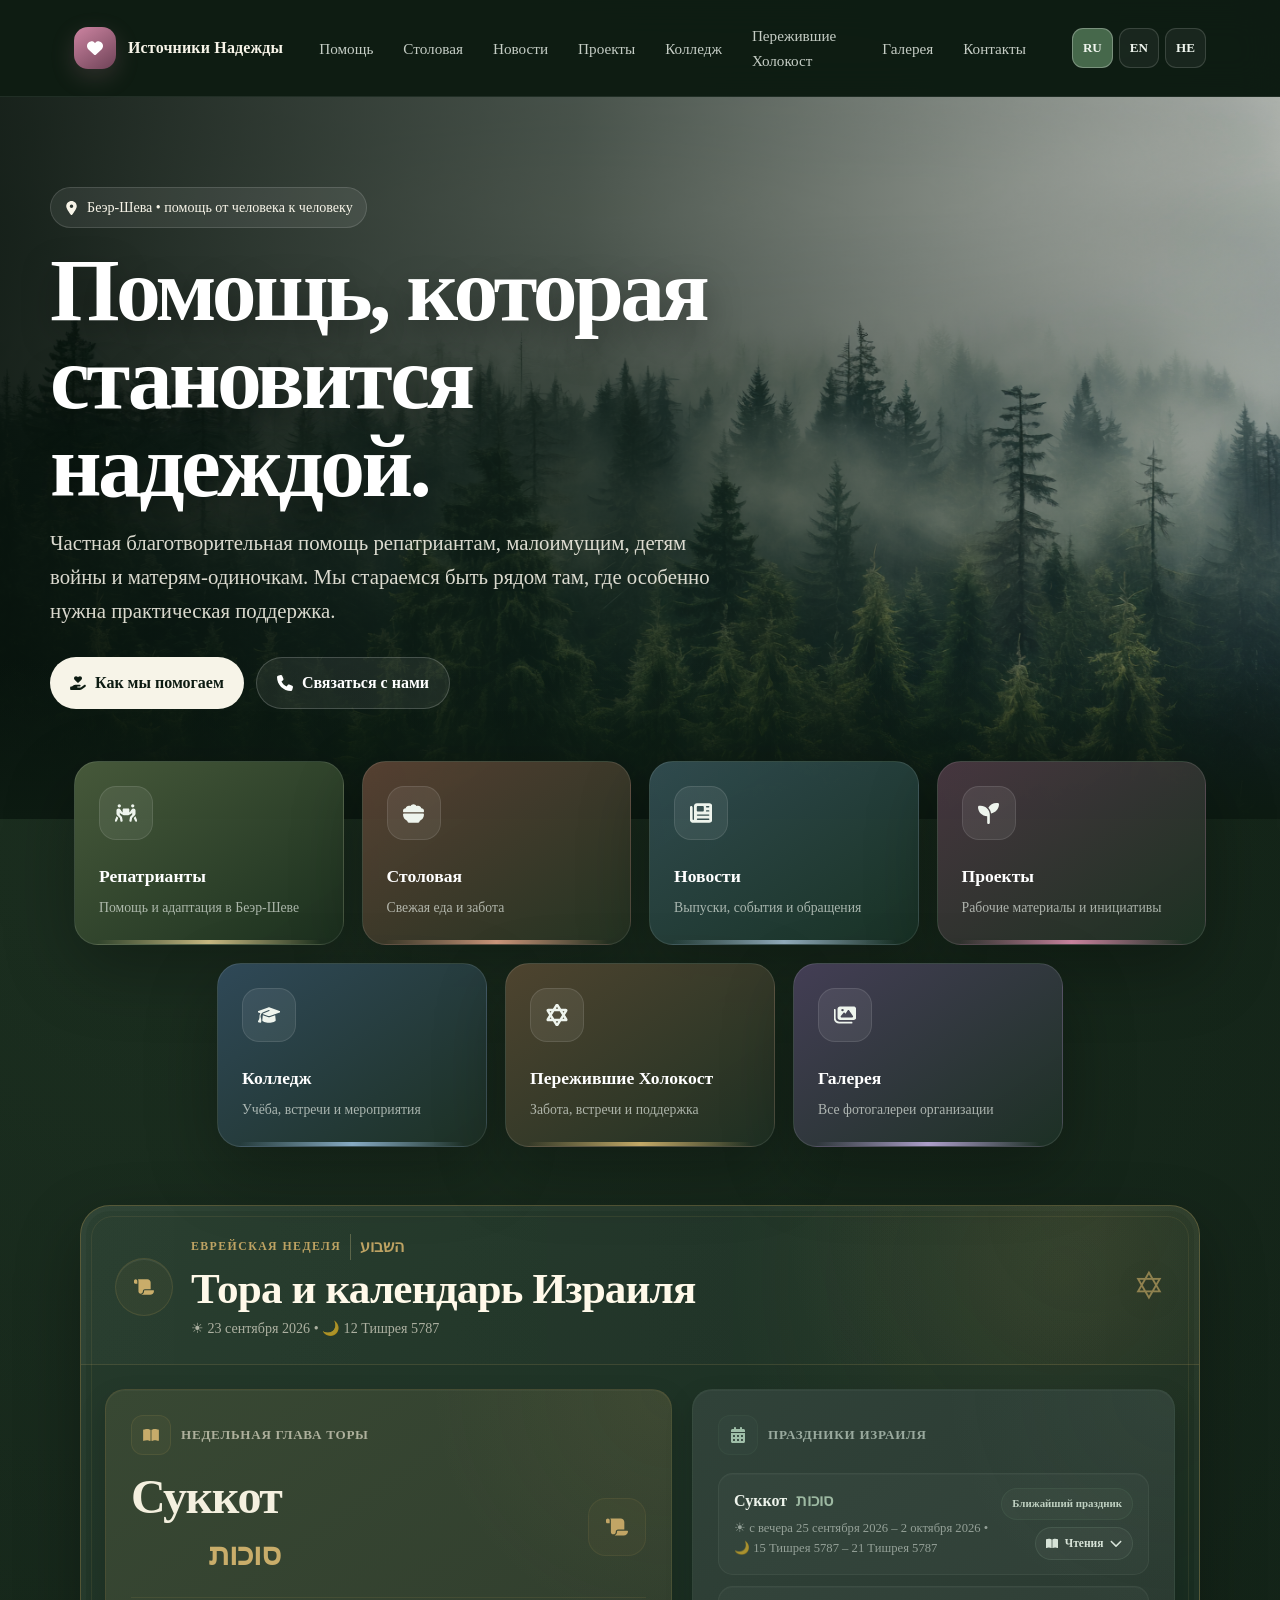
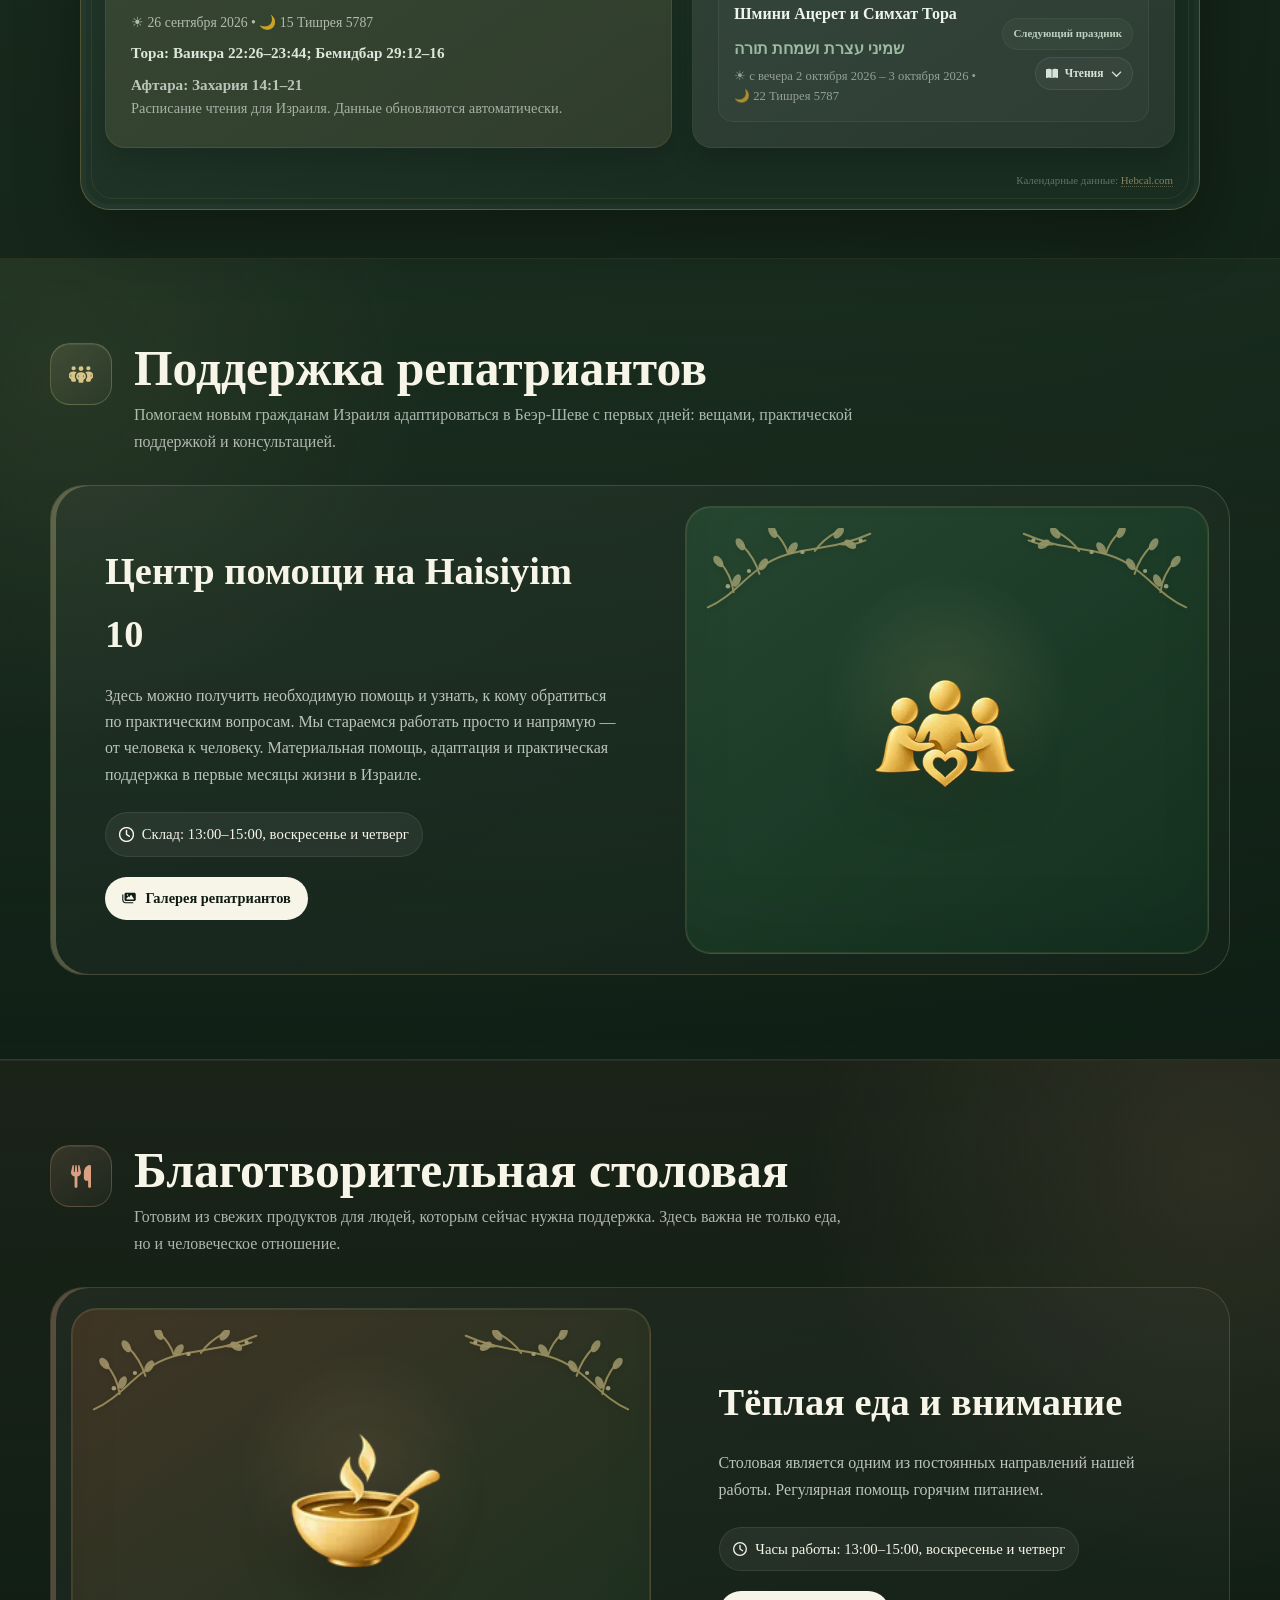
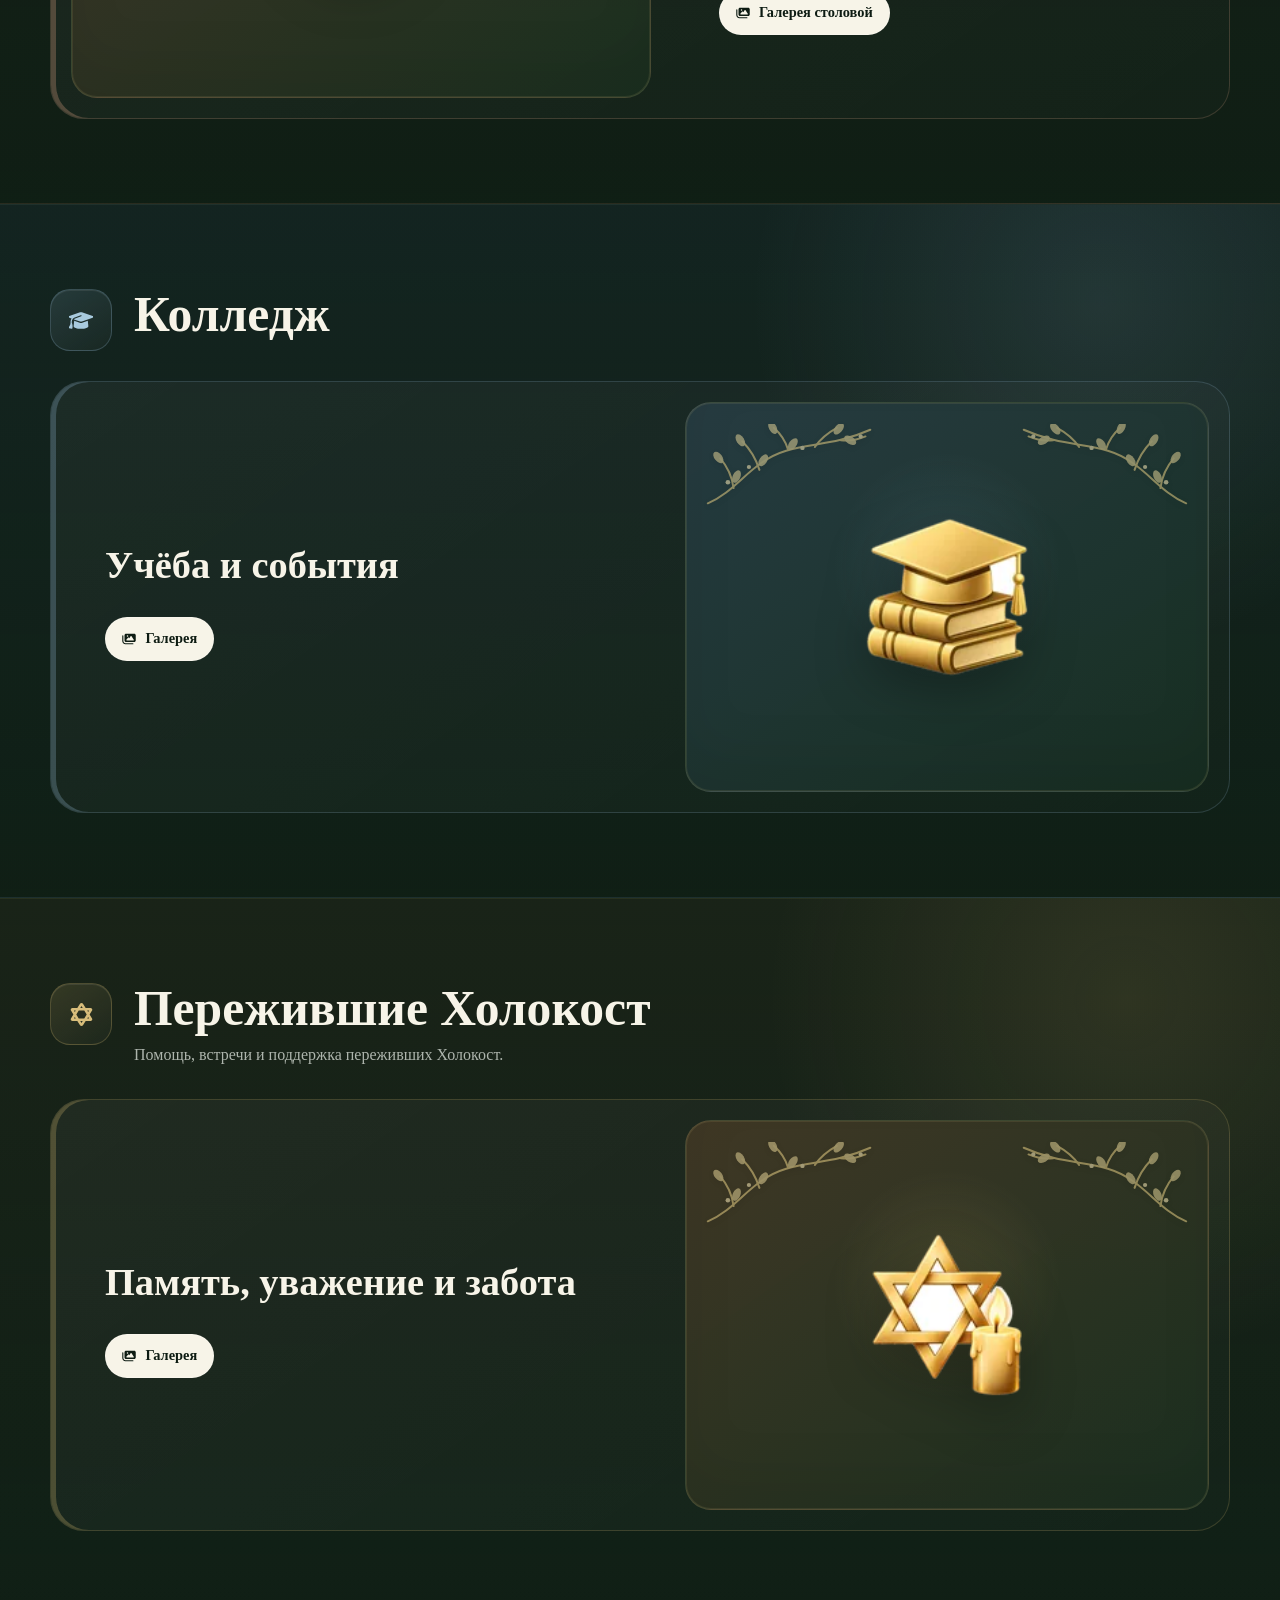
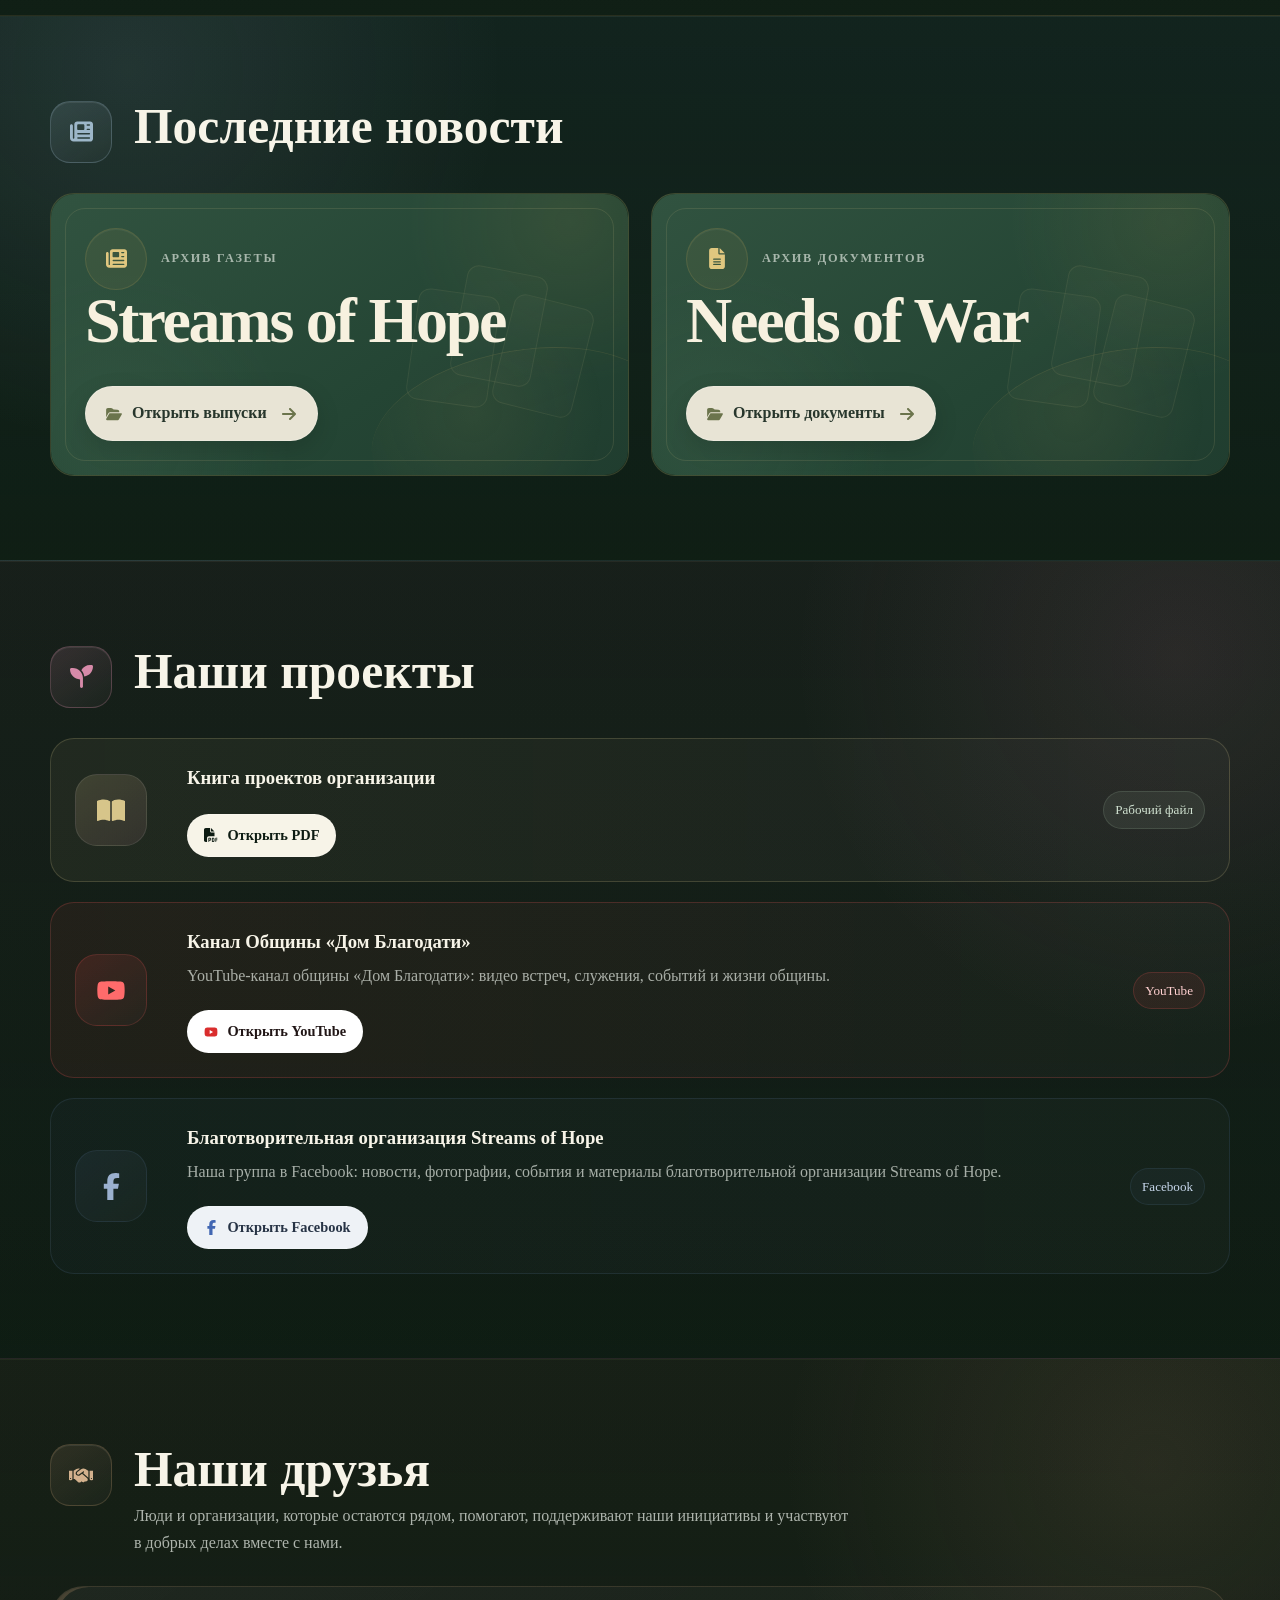
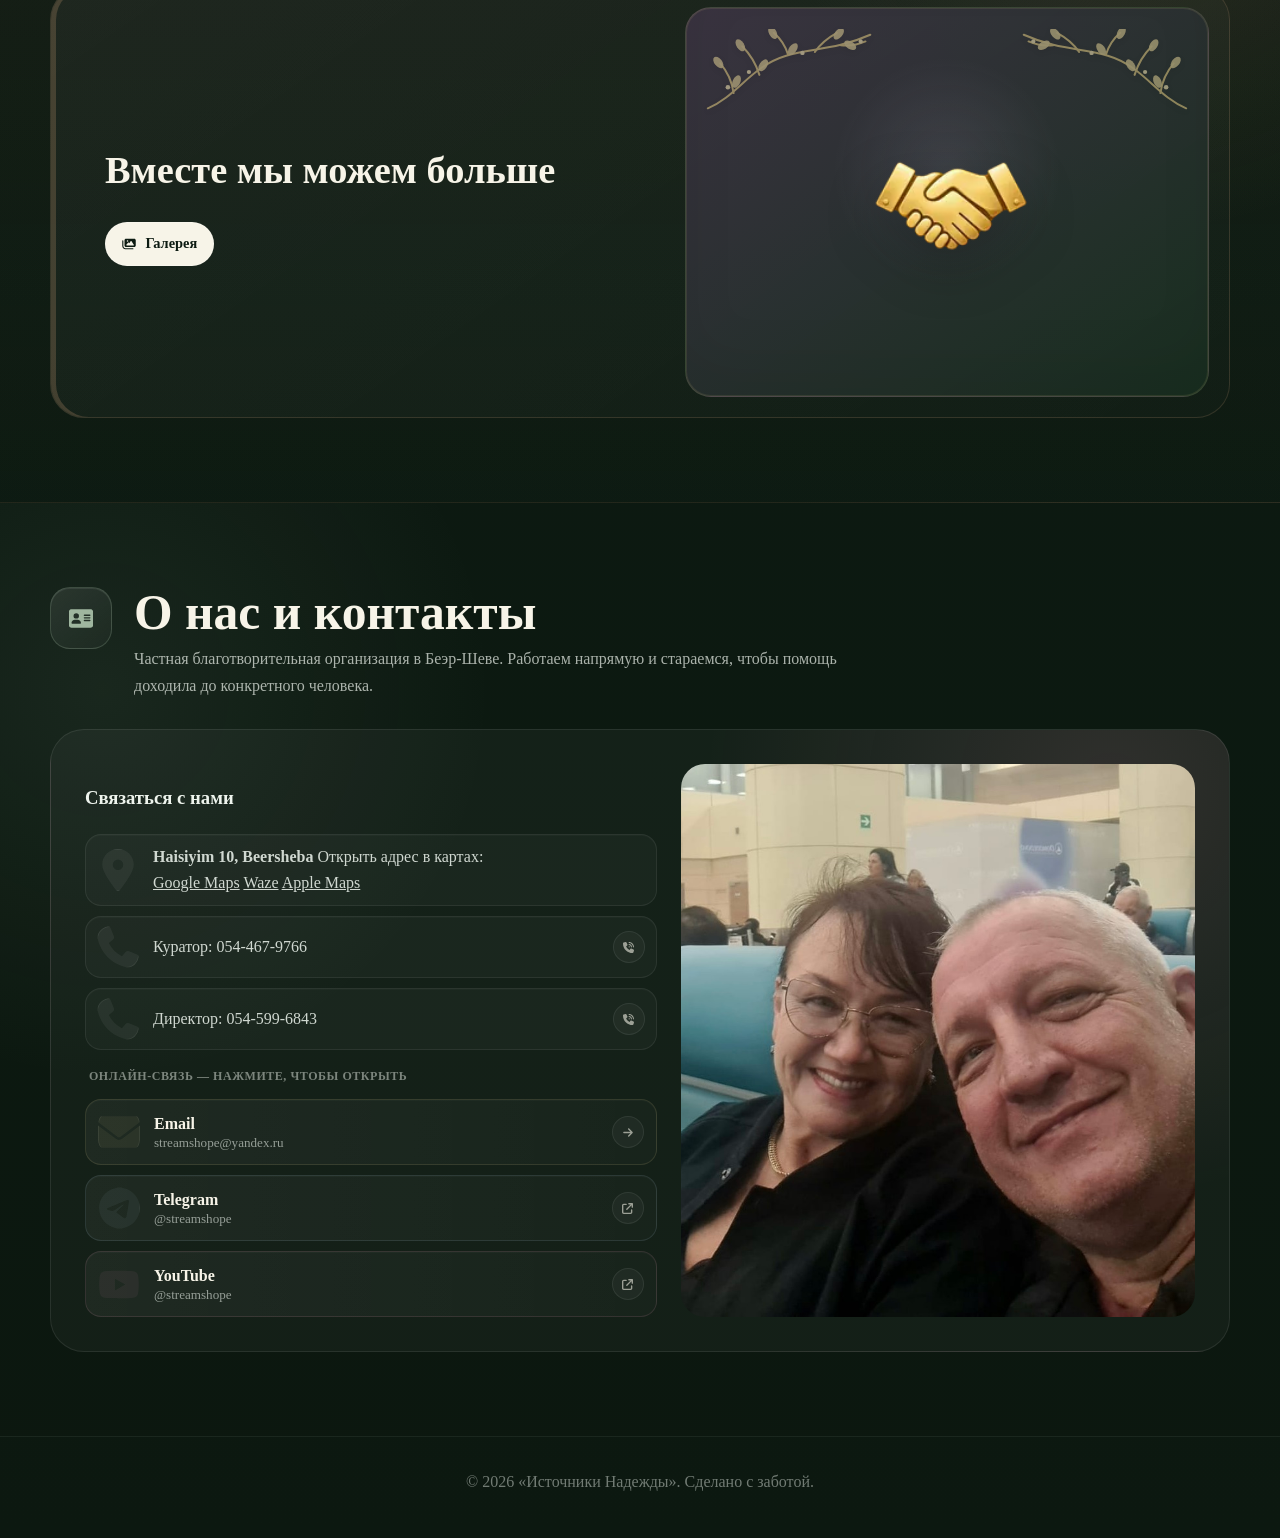
==== commit 8be33e62: "Fix contact address and map links" ====
--- a/index.html
+++ b/index.html
@@ -227,7 +227,7 @@
 
         <article class="split-card">
           <div class="split-copy">
-            <h3><span data-lang="ru">Центр помощи на Haisiyim 12</span><span data-lang="en">Support center at Haisiyim 12</span><span data-lang="he" lang="he" dir="rtl">מרכז הסיוע ברחוב Haisiyim 12</span></h3>
+            <h3><span data-lang="ru">Центр помощи на Haisiyim 10</span><span data-lang="en">Support center at Haisiyim 10</span><span data-lang="he" lang="he" dir="rtl">מרכז הסיוע ברחוב Haisiyim 10</span></h3>
             <p><span data-lang="ru">Здесь можно получить необходимую помощь и узнать, к кому обратиться по практическим вопросам. Мы стараемся работать просто и напрямую — от человека к человеку. Материальная помощь, адаптация и практическая поддержка в первые месяцы жизни в Израиле.</span><span data-lang="en">Here you can receive practical assistance and find out where to turn with everyday questions. We try to work simply and directly — person to person. Material assistance, adaptation and practical support during the first months in Israel.</span><span data-lang="he" lang="he" dir="rtl">כאן אפשר לקבל את הסיוע הנחוץ ולדעת למי לפנות בעניינים מעשיים. אנו משתדלים לפעול בפשטות ובישירות — מאדם לאדם. סיוע חומרי, קליטה ותמיכה מעשית בחודשי החיים הראשונים בישראל.</span></p>
             <div class="info-pill"><i class="far fa-clock"></i><span data-lang="ru">Склад: 13:00–15:00, воскресенье и четверг</span><span data-lang="en">Warehouse: 13:00–15:00, Sunday and Thursday</span><span data-lang="he" lang="he" dir="rtl">מחסן: 13:00–15:00, ראשון וחמישי</span></div>
             <div class="card-actions">
@@ -493,17 +493,28 @@
           <div>
             <h3><span data-lang="ru">Связаться с нами</span><span data-lang="en">Contact us</span><span data-lang="he" lang="he" dir="rtl">צרו קשר</span></h3>
             <div class="contact-list">
-              <a class="contact-item contact-item-basic" href="https://www.google.com/maps/search/Haisiyim+12,+Beersheba" target="_blank" rel="noopener">
+              <div class="contact-item contact-item-basic contact-address-card">
                 <i class="fas fa-location-dot" aria-hidden="true"></i>
-                <span>Haisiyim 12, Beersheba</span>
-                <span class="contact-link-cue" aria-hidden="true"><i class="fas fa-arrow-up-right-from-square"></i></span>
-              </a>
-              <a class="contact-item contact-item-basic" href="tel:0544679766">
+                <div class="contact-address-copy">
+                  <strong>Haisiyim 10, Beersheba</strong>
+                  <span class="contact-address-note">
+                    <span data-lang="ru">Открыть адрес в картах:</span>
+                    <span data-lang="en">Open this address in maps:</span>
+                    <span data-lang="he" lang="he" dir="rtl">פתיחת הכתובת במפות:</span>
+                  </span>
+                  <div class="contact-map-links" aria-label="Map links">
+                    <a href="https://www.google.com/maps/search/?api=1&query=HaIsiyim+10%2C+Beersheba%2C+Israel" target="_blank" rel="noopener noreferrer">Google Maps</a>
+                    <a href="https://www.waze.com/ul?q=HaIsiyim%2010%2C%20Beersheba%2C%20Israel&navigate=yes" target="_blank" rel="noopener noreferrer">Waze</a>
+                    <a href="https://maps.apple.com/?q=HaIsiyim%2010%2C%20Beersheba%2C%20Israel" target="_blank" rel="noopener noreferrer">Apple Maps</a>
+                  </div>
+                </div>
+              </div>
+              <a class="contact-item contact-item-basic" href="tel:+972544679766">
                 <i class="fas fa-phone" aria-hidden="true"></i>
                 <span><span data-lang="ru">Куратор: </span><span data-lang="en">Coordinator: </span><span data-lang="he" lang="he" dir="rtl">רכז/ת: </span>054-467-9766</span>
                 <span class="contact-link-cue" aria-hidden="true"><i class="fas fa-phone-volume"></i></span>
               </a>
-              <a class="contact-item contact-item-basic" href="tel:0545996843">
+              <a class="contact-item contact-item-basic" href="tel:+972545996843">
                 <i class="fas fa-phone" aria-hidden="true"></i>
                 <span><span data-lang="ru">Директор: </span><span data-lang="en">Director: </span><span data-lang="he" lang="he" dir="rtl">מנהל/ת: </span>054-599-6843</span>
                 <span class="contact-link-cue" aria-hidden="true"><i class="fas fa-phone-volume"></i></span>
@@ -553,7 +564,7 @@
     <span data-lang="en">“Streams of Hope”. Made with care.</span>
     <span data-lang="he" lang="he" dir="rtl">״מקורות התקווה״. נעשה באהבה.</span>
   </footer>
-  <script src="weekly-content.js?v=20260923-18"></script>
-  <script src="script.js?v=20260923-17"></script>
+  <script src="weekly-content.js?v=20260923-19"></script>
+  <script src="script.js?v=20260923-18"></script>
 </body>
 </html>
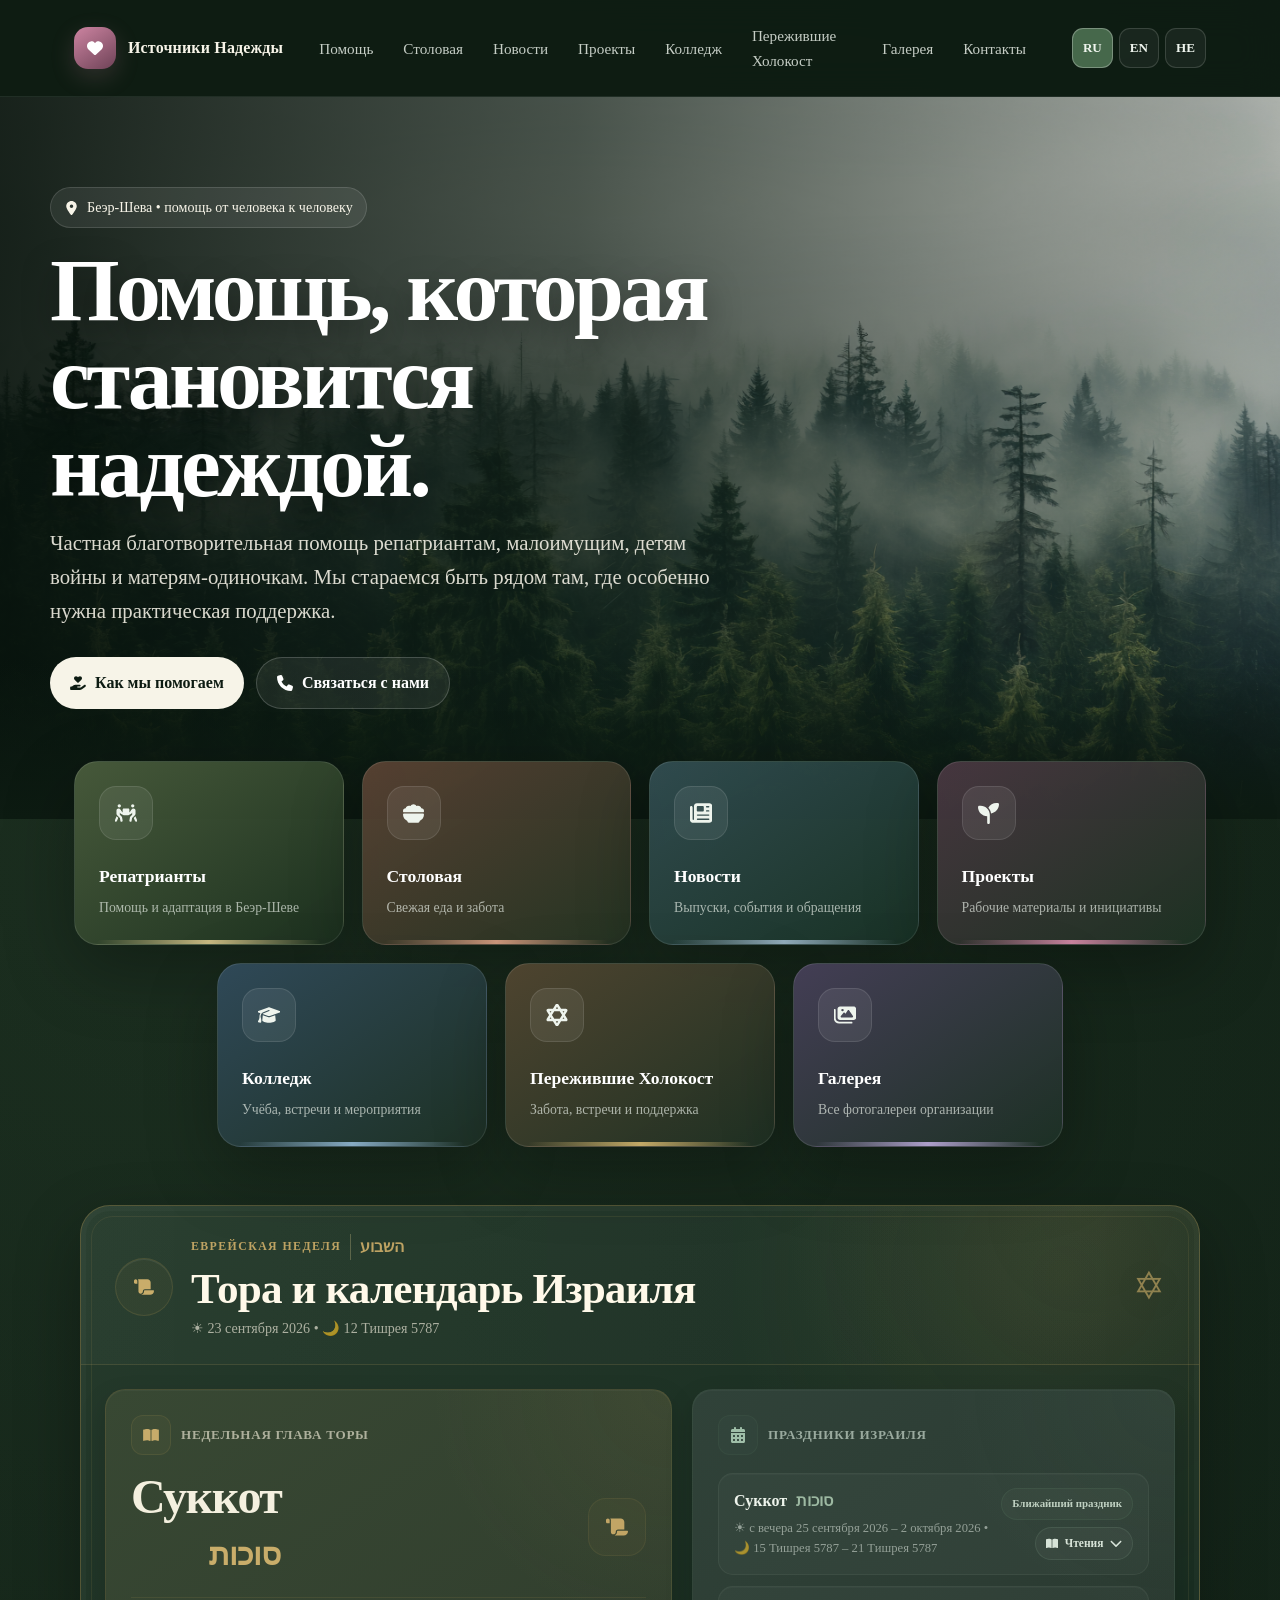
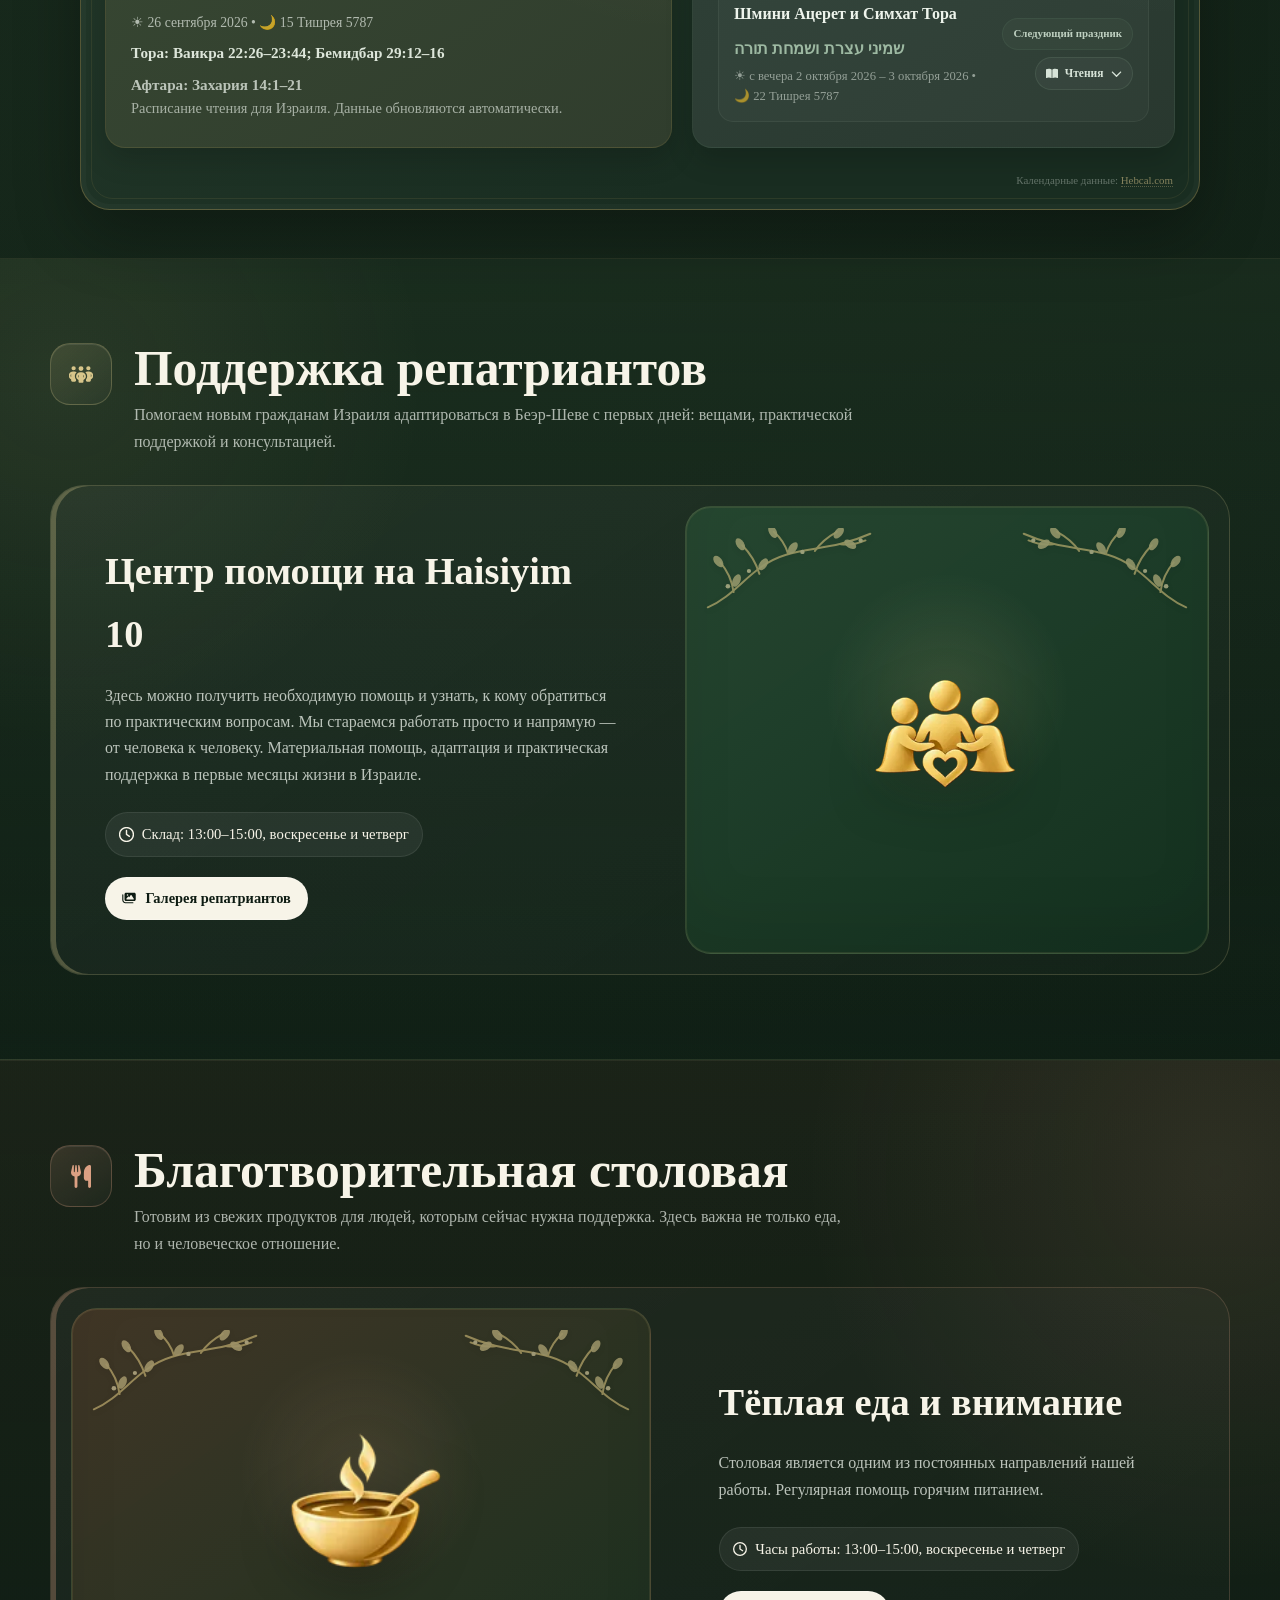
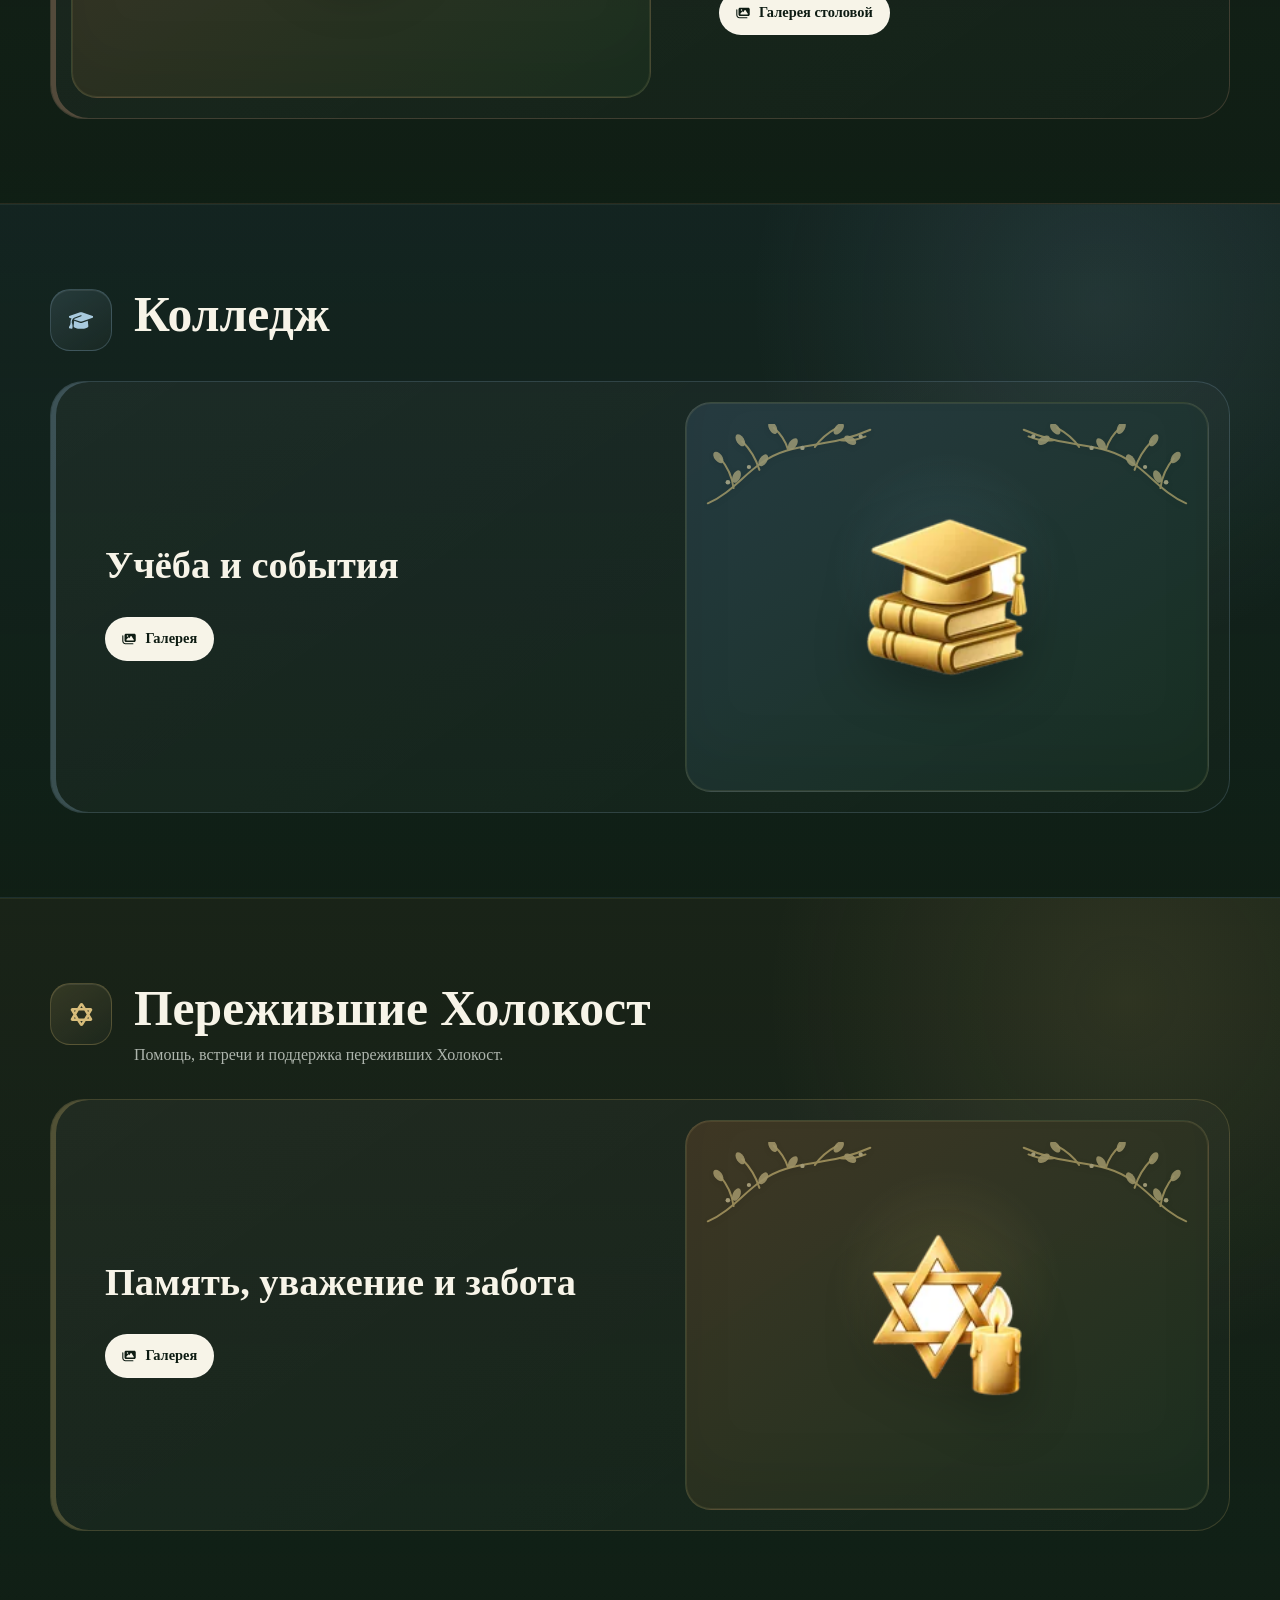
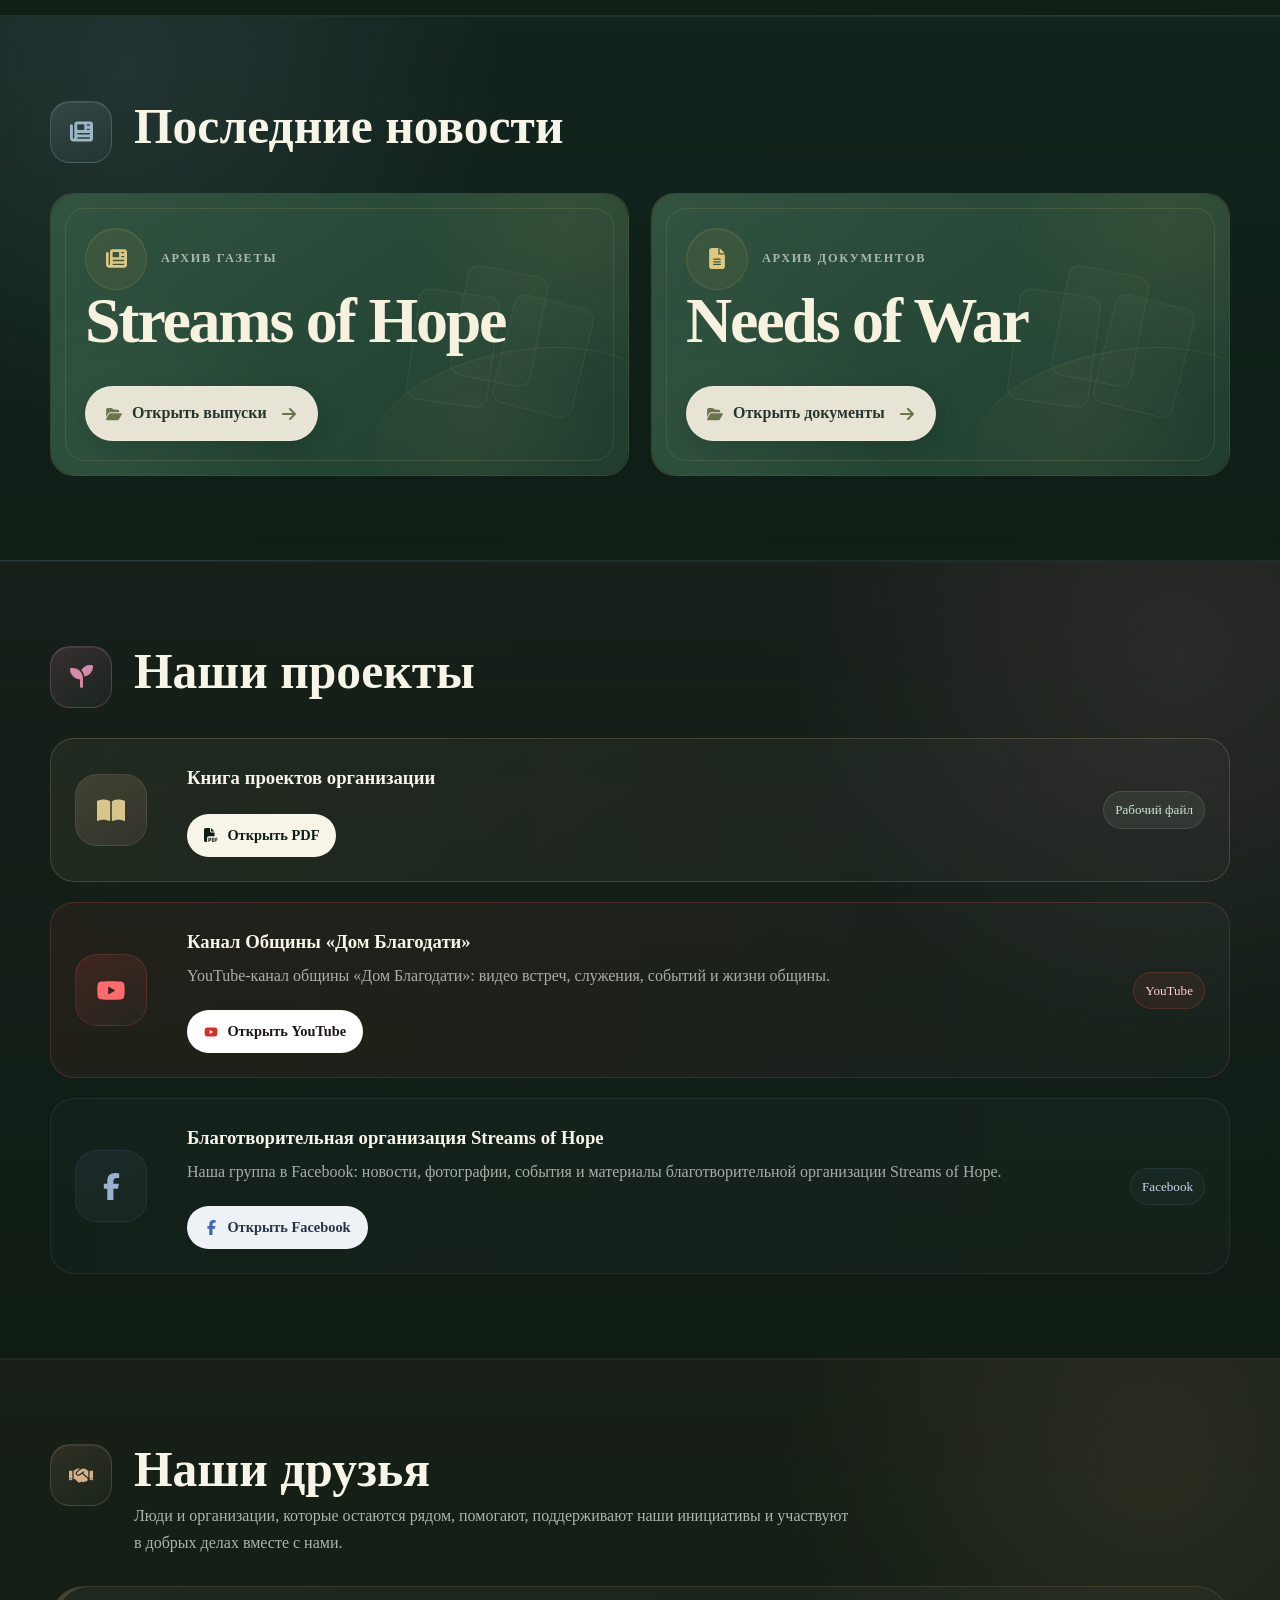
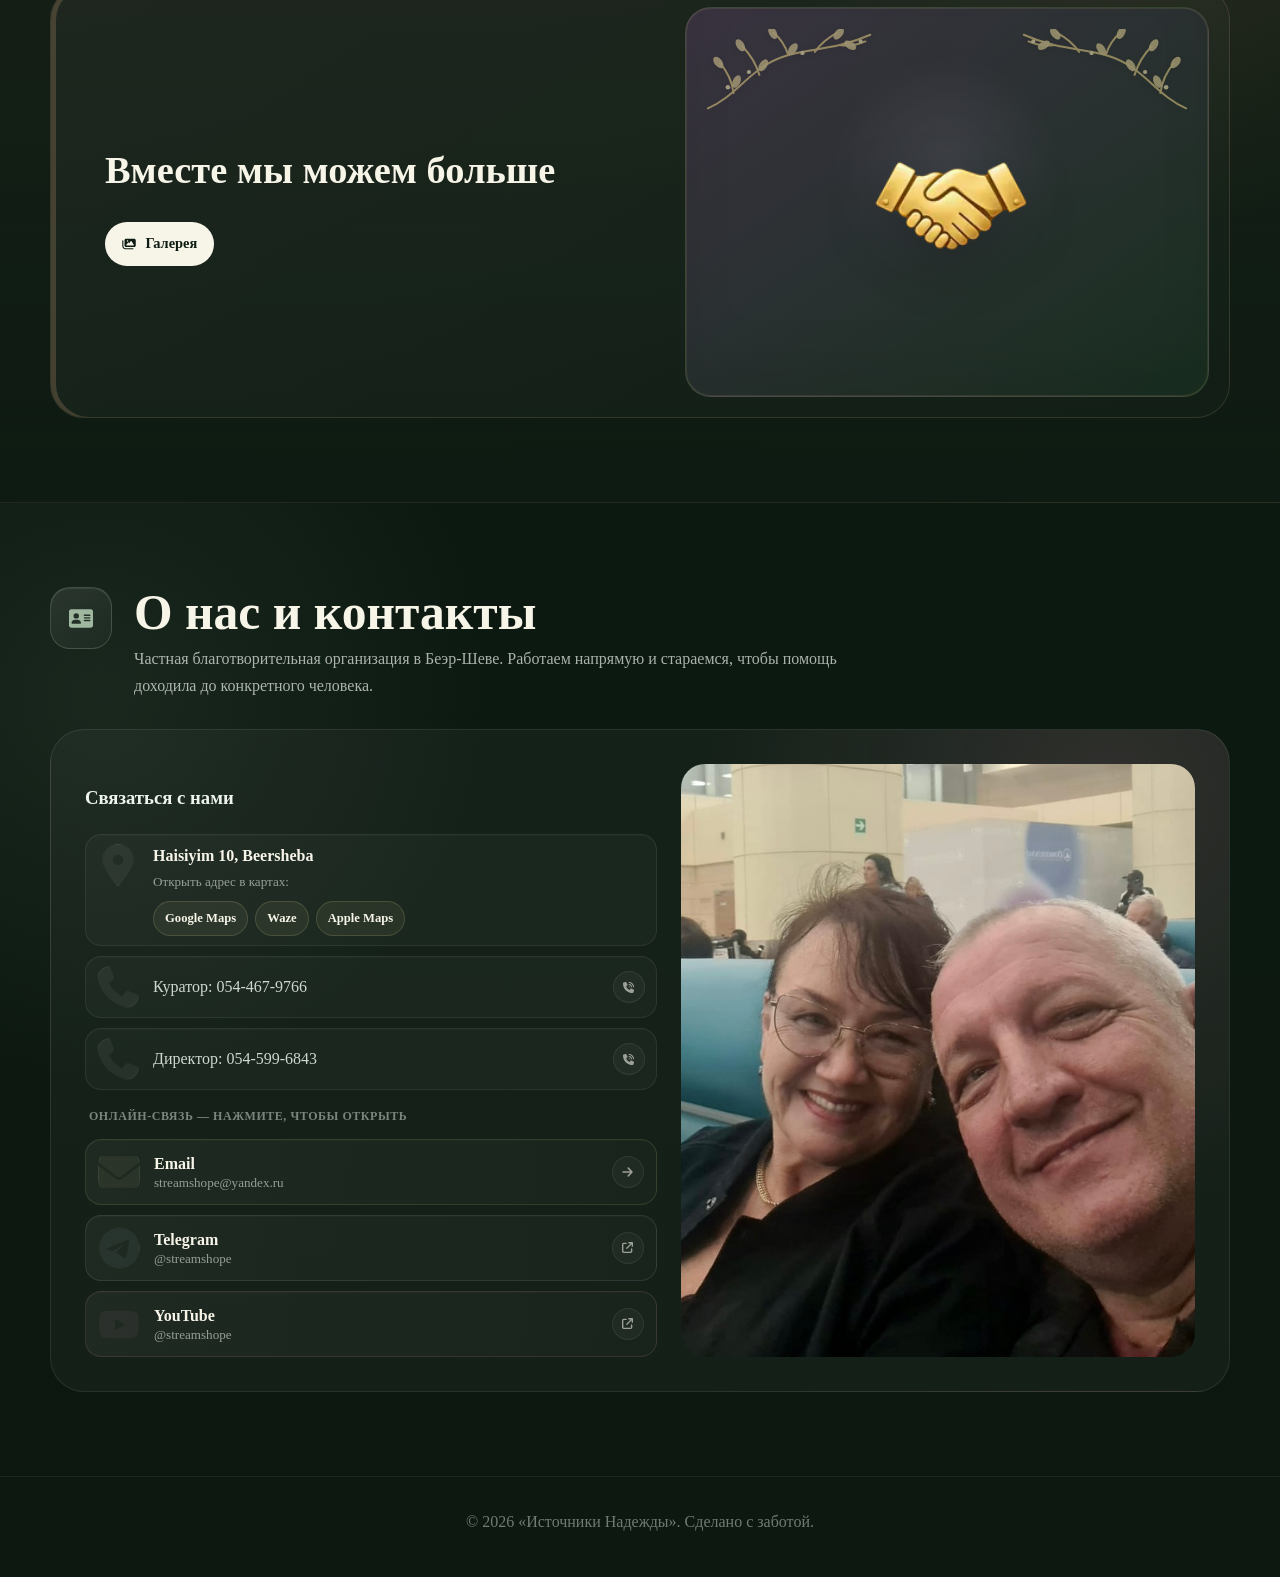
==== commit 9db4472d: "Refresh contact map styles" ====
--- a/index.html
+++ b/index.html
@@ -10,7 +10,7 @@
   <title>Источники Надежды — благотворительная помощь в Беэр-Шеве</title>
 <link rel="stylesheet" href="assets/icons/site-icons-a.css?v=20260923-1">
   <link rel="stylesheet" href="assets/icons/site-icons-b.css?v=20260923-1">
-  <link rel="stylesheet" href="style.css?v=20260923-30">
+  <link rel="stylesheet" href="style.css?v=20260923-31">
 </head>
 
 <body class="lang-ru">
--- a/style.css
+++ b/style.css
@@ -3885,3 +3885,64 @@
     right: 8px;
   }
 }
+
+
+/* ===== Contact map chooser 2026-09-23 ===== */
+.contact-address-card {
+  grid-template-columns: 44px minmax(0, 1fr);
+  align-items: start;
+}
+
+.contact-address-copy {
+  min-width: 0;
+  display: grid;
+  gap: 5px;
+  padding-top: 2px;
+}
+
+.contact-address-copy > strong {
+  color: var(--cream);
+  font-size: 1rem;
+  line-height: 1.25;
+}
+
+.contact-address-note {
+  color: rgba(238,244,237,.58);
+  font-size: .82rem;
+}
+
+.contact-map-links {
+  display: flex;
+  flex-wrap: wrap;
+  gap: 7px;
+  margin-top: 4px;
+}
+
+.contact-map-links a {
+  display: inline-flex;
+  align-items: center;
+  justify-content: center;
+  min-height: 34px;
+  padding: 6px 11px;
+  border-radius: 999px;
+  text-decoration: none;
+  font-size: .79rem;
+  font-weight: 700;
+  color: var(--cream);
+  background: rgba(215,197,138,.08);
+  border: 1px solid rgba(215,197,138,.18);
+  transition: transform .2s ease, background .2s ease, border-color .2s ease;
+}
+
+.contact-map-links a:hover,
+.contact-map-links a:focus-visible {
+  transform: translateY(-1px);
+  background: rgba(215,197,138,.14);
+  border-color: rgba(215,197,138,.34);
+}
+
+@media (max-width: 640px) {
+  .contact-map-links a {
+    flex: 1 1 120px;
+  }
+}
